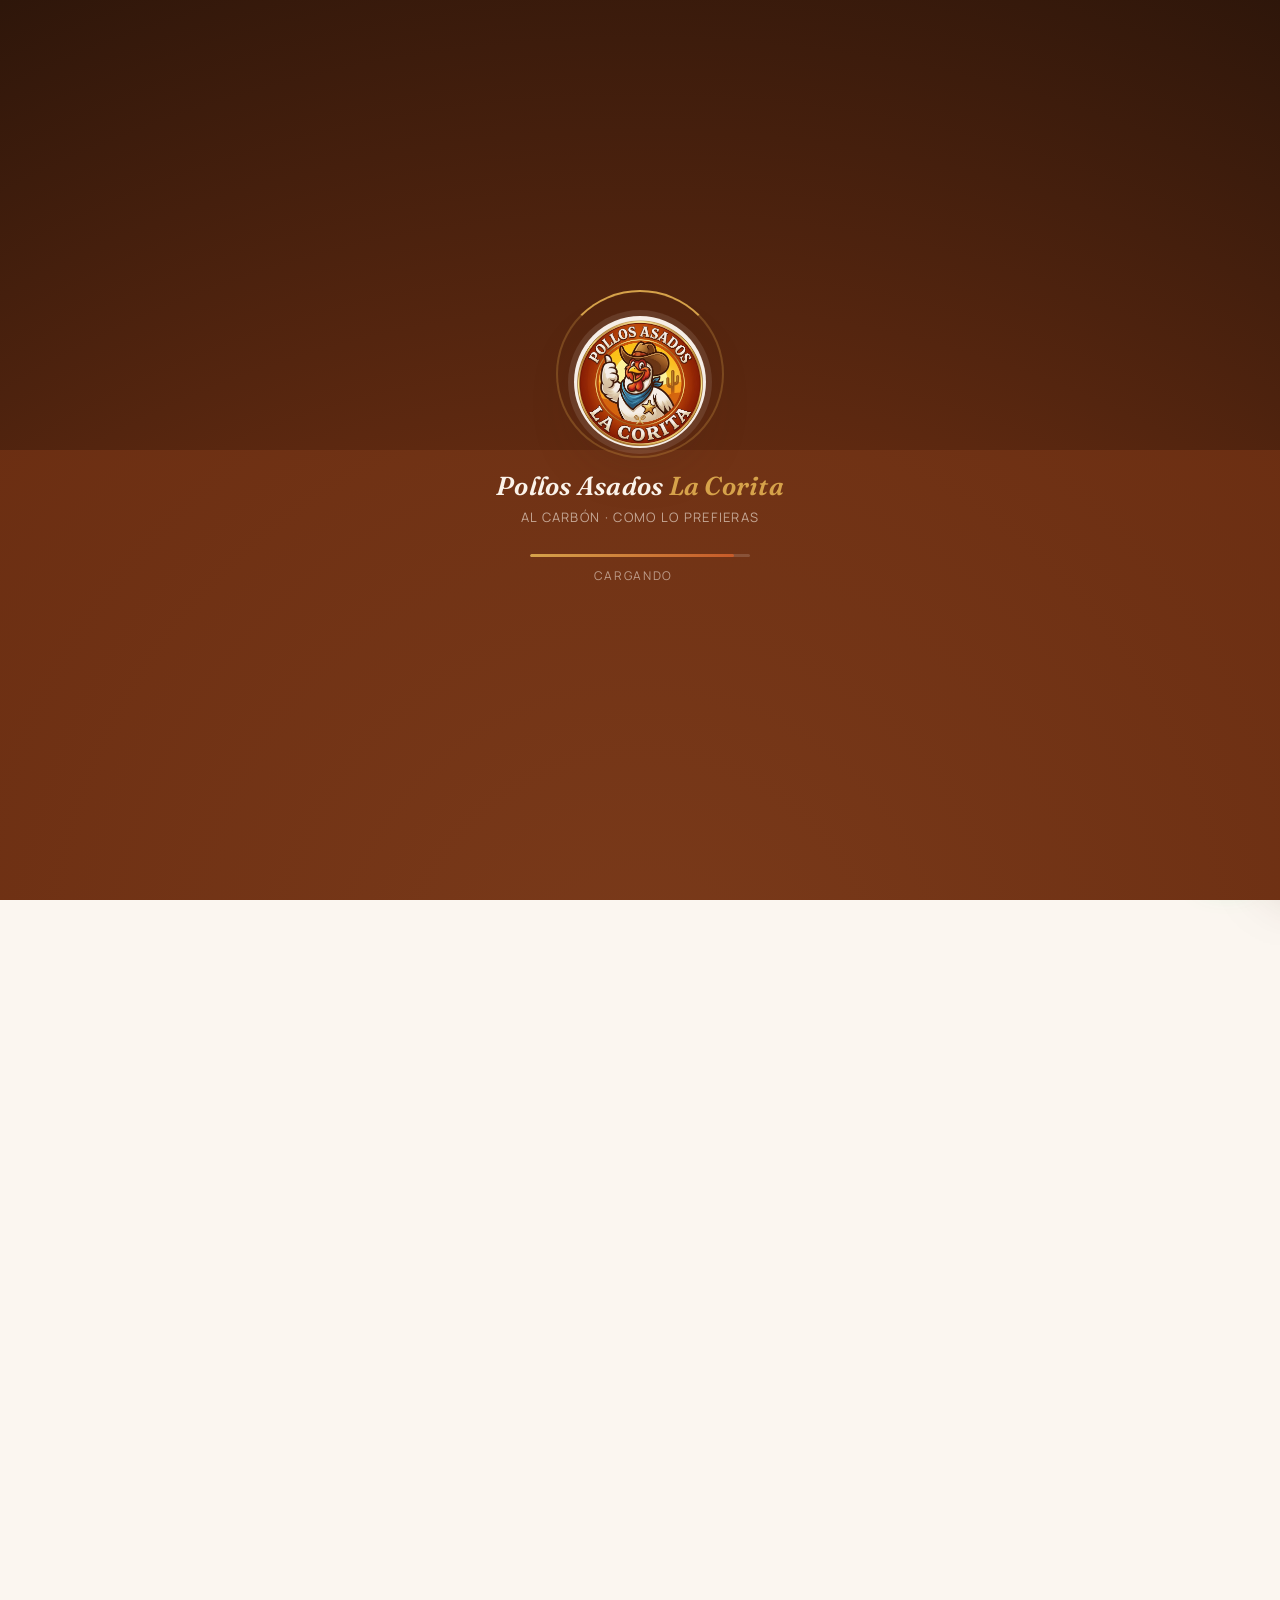
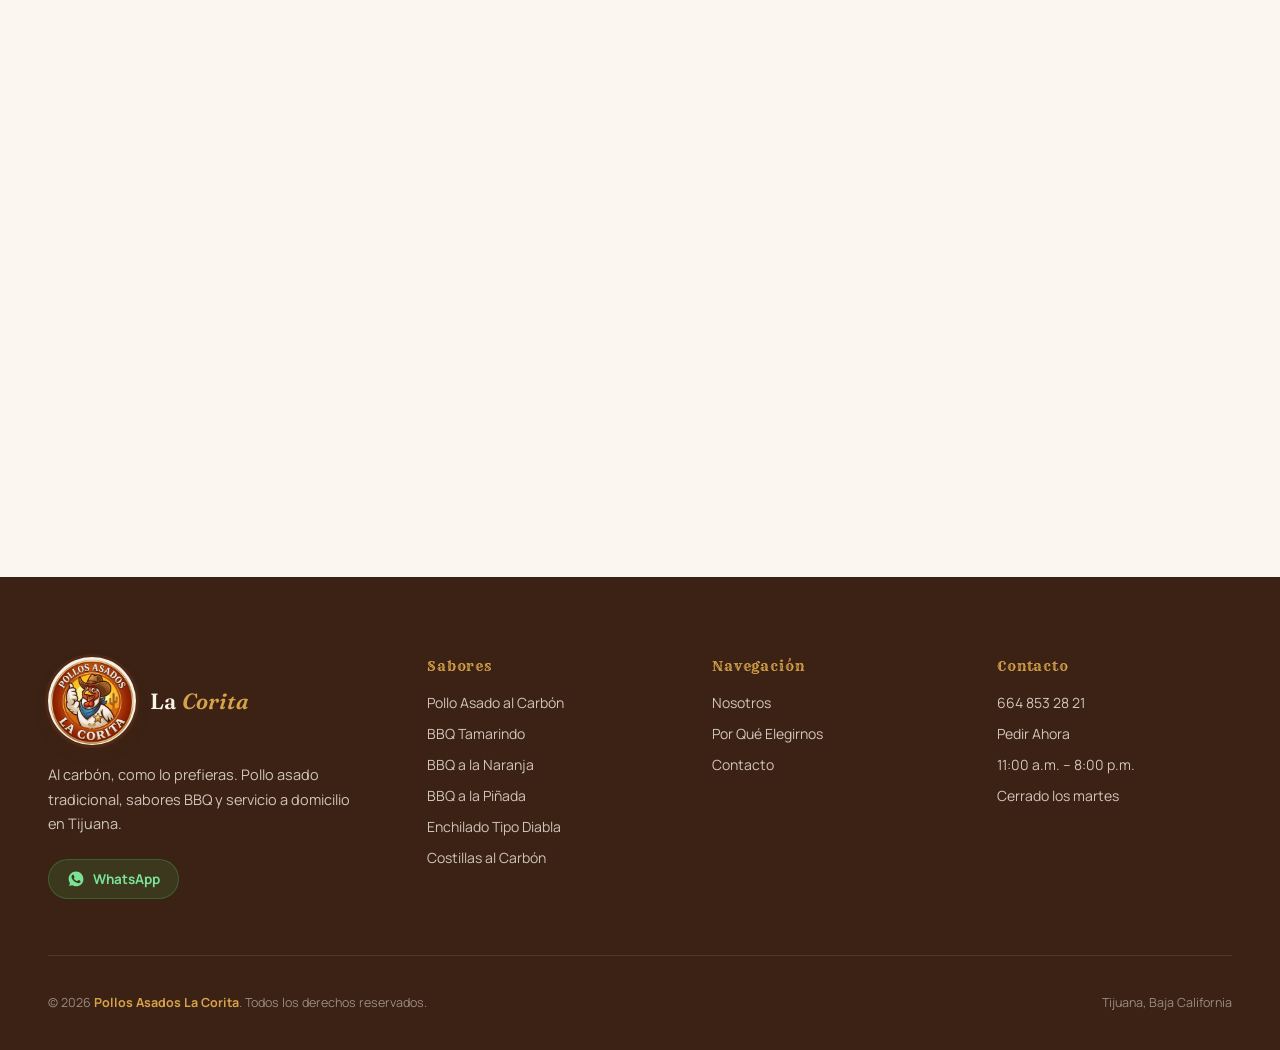
==== index.html @ 63efd24a "primer cambio" ====
<!DOCTYPE html>
<html lang="es">
<head>
  <meta charset="UTF-8">
  <meta name="viewport" content="width=device-width, initial-scale=1.0">
  <title>Pollos Asados La Corita — Pollo al Carbón en Tijuana | Como Lo Prefieras</title>
  <meta name="description" content="Pollos Asados La Corita: pollo asado al carbón en Tijuana con sabores BBQ Tamarindo, BBQ a la Naranja, BBQ a la Piñada y Enchilado tipo Diabla. Servicio a domicilio y para recoger. Pide hoy por WhatsApp.">
  <meta name="keywords" content="pollos asados tijuana, pollo al carbon tijuana, pollo a domicilio tijuana, costillas al carbon, bbq tamarindo, la corita">
  <meta property="og:title" content="Pollos Asados La Corita — Pollo al Carbón en Tijuana">
  <meta property="og:description" content="Pollo asado al carbón, sabores BBQ y servicio a domicilio. Como lo prefieras.">
  <meta property="og:type" content="website">
  <meta property="og:image" content="imagenes/puesto-atardecer-1.jpeg">
  <link rel="icon" type="image/svg+xml" href="data:image/svg+xml,%3Csvg xmlns='http://www.w3.org/2000/svg' viewBox='0 0 100 100'%3E%3Crect width='100' height='100' rx='24' fill='%23C75B29'/%3E%3Ctext x='50' y='69' font-family='Georgia,serif' font-weight='700' font-size='56' fill='%23EDDCD2' text-anchor='middle'%3EC%3C/text%3E%3C/svg%3E">
  <link rel="preconnect" href="https://fonts.googleapis.com">
  <link rel="preconnect" href="https://fonts.gstatic.com" crossorigin>
  <link href="https://fonts.googleapis.com/css2?family=Fraunces:ital,opsz,wght@0,9..144,400;0,9..144,500;0,9..144,600;0,9..144,700;1,9..144,500;1,9..144,600&family=Manrope:wght@400;500;600;700;800&family=Rye&display=swap" rel="stylesheet">
  <link rel="stylesheet" href="styles.css">
</head>
<body>

<!-- LOADER -->
<div id="loader" aria-hidden="true">
  <div class="ld-panel ld-panel--top"></div>
  <div class="ld-panel ld-panel--bottom"></div>
  <div class="ld-embers" id="ldEmbers"></div>
  <div class="ld-core">
    <div class="ld-ring"></div>
    <div class="ld-logo">
      <img src="imagenes/logo-pollos-la-corita.png" alt="Pollos Asados La Corita">
    </div>
    <div class="ld-brand">
      <p class="ld-name">Pollos Asados <em>La Corita</em></p>
      <p class="ld-tag">Al carbón · Como lo prefieras</p>
    </div>
    <div class="ld-progress">
      <div class="ld-track"><div class="ld-fill" id="ldFill"></div></div>
      <p class="ld-note">Cargando<span class="ld-dots"><span>.</span><span>.</span><span>.</span></span></p>
    </div>
  </div>
</div>

<!-- NAV -->
<nav id="nav" role="navigation" aria-label="Menú principal">
  <div class="nav-wrap">
    <a href="#" class="logo" aria-label="Pollos Asados La Corita">
      <span class="logo-badge">
        <img src="imagenes/logo-pollos-la-corita.png" alt="Logo Pollos Asados La Corita">
      </span>
      <span class="logo-word">La <em>Corita</em></span>
    </a>
    <ul class="nav-links" role="list">
      <li><a href="#nosotros">Nosotros</a></li>
      <li><a href="#sabores">Sabores</a></li>
      <li><a href="#porque">Por Qué Elegirnos</a></li>
      <li><a href="#contacto">Contacto</a></li>
    </ul>
    <a href="https://wa.me/526648532821?text=Hola%2C%20quiero%20pedir%20pollo%20asado%20%F0%9F%94%A5" target="_blank" rel="noopener noreferrer" class="nav-cta">
      <svg viewBox="0 0 24 24" width="17" height="17" aria-hidden="true"><path fill="currentColor" d="M17.472 14.382c-.297-.149-1.758-.867-2.03-.967-.273-.099-.471-.148-.67.15-.197.297-.767.966-.94 1.164-.173.199-.347.223-.644.075-.297-.15-1.255-.463-2.39-1.475-.883-.788-1.48-1.761-1.653-2.059-.173-.297-.018-.458.13-.606.134-.133.298-.347.446-.52.149-.174.198-.298.298-.497.099-.198.05-.371-.025-.52-.075-.149-.669-1.612-.916-2.207-.242-.579-.487-.5-.669-.51-.173-.008-.371-.01-.57-.01-.198 0-.52.074-.792.372-.272.297-1.04 1.016-1.04 2.479 0 1.462 1.065 2.875 1.213 3.074.149.198 2.096 3.2 5.077 4.487.709.306 1.262.489 1.694.625.712.227 1.36.195 1.871.118.571-.085 1.758-.719 2.006-1.413.248-.694.248-1.289.173-1.413-.074-.124-.272-.198-.57-.347M12.05 21.785h-.004a9.87 9.87 0 01-5.031-1.378l-.361-.214-3.741.982.998-3.648-.235-.374a9.86 9.86 0 01-1.51-5.26c.001-5.45 4.436-9.884 9.888-9.884 2.64 0 5.122 1.03 6.988 2.898a9.825 9.825 0 012.893 6.994c-.003 5.45-4.437 9.884-9.885 9.884"/></svg>
      Pedir por WhatsApp
    </a>
    <button class="hamburger" id="ham" aria-label="Abrir menú" aria-expanded="false">
      <span></span><span></span><span></span>
    </button>
  </div>
</nav>

<div id="mob" class="mob-menu" role="navigation" aria-label="Menú móvil">
  <a href="#nosotros">Nosotros</a>
  <a href="#sabores">Sabores</a>
  <a href="#porque">Por Qué Elegirnos</a>
  <a href="#proceso">Cómo Pedir</a>
  <a href="#contacto">Contacto</a>
  <a href="https://wa.me/526648532821?text=Hola%2C%20quiero%20pedir%20pollo%20asado%20%F0%9F%94%A5" target="_blank" rel="noopener noreferrer" class="mob-cta">Pedir por WhatsApp</a>
</div>

<main>

<!-- HERO -->
<section id="hero" aria-label="Encabezado principal">
  <div class="hero-bg" role="img" aria-label="Puesto de Pollos Asados La Corita asando al carbón durante el atardecer en Tijuana"></div>
  <div class="hero-ov" aria-hidden="true"></div>
  <canvas id="pcanvas" aria-hidden="true"></canvas>

  <div class="hero-body">
    <div class="wrap">
      <p class="hero-eyebrow rev">Pollos Asados La Corita · Al Carbón Todos los Días</p>
      <h1 class="hero-h1">
        <span class="h1-line"><span class="h1-inner">Sabor de Barrio,</span></span>
        <span class="h1-line"><span class="h1-inner">Fuego de Verdad,</span></span>
        <span class="h1-line h1-accent"><span class="h1-inner"><span class="accent-cycle" id="accentCycle">Como Lo Prefieras</span><span class="accent-caret"></span></span></span>
      </h1>
      <p class="hero-p rev">
        Asamos tu pollo al carbón, despacito y con la sazón de siempre. Elige tu estilo BBQ favorito
        —Tamarindo, Naranja, Piñada o Enchilado tipo Diabla— y pídelo a domicilio o pasa por él calientito.
      </p>
      <div class="hero-btns rev">
        <a href="https://wa.me/526648532821?text=Hola%2C%20quiero%20pedir%20pollo%20asado%20%F0%9F%94%A5" target="_blank" rel="noopener noreferrer" class="btn-primary">
          Pedir por WhatsApp
          <svg width="15" height="15" viewBox="0 0 16 16" fill="none" aria-hidden="true">
            <path d="M3 8h10M9 4l4 4-4 4" stroke="currentColor" stroke-width="1.75" stroke-linecap="round" stroke-linejoin="round"/>
          </svg>
        </a>
        <a href="#sabores" class="btn-secondary">Ver Sabores</a>
      </div>
    </div>
  </div>

  <div class="hero-stats" aria-label="Cifras clave">
    <div class="wrap">
      <div class="stats-row">
        <div class="stat-col">
          <span class="stat-val" data-hero-count="4" data-prefix="+" data-suffix="">+0</span>
          <span class="stat-lbl">Sabores BBQ</span>
        </div>
        <div class="stat-col">
          <span class="stat-val" data-hero-count="9" data-prefix="" data-suffix="h">0h</span>
          <span class="stat-lbl">De asado al día</span>
        </div>
        <div class="stat-col">
          <span class="stat-val" data-hero-count="6" data-prefix="" data-suffix="">0</span>
          <span class="stat-lbl">Días a la semana</span>
        </div>
        <div class="stat-col">
          <span class="stat-val" data-hero-count="100" data-prefix="" data-suffix="%">0%</span>
          <span class="stat-lbl">Al carbón</span>
        </div>
      </div>
    </div>
  </div>

  <div class="hero-deco" aria-hidden="true">
    <div class="hero-orb hero-orb--1"></div>
    <div class="hero-orb hero-orb--2"></div>
    <div class="hero-beam"></div>
  </div>
  <div class="hero-scroll-cue" aria-hidden="true">
    <svg width="22" height="34" viewBox="0 0 22 34" fill="none">
      <rect x="1" y="1" width="20" height="32" rx="10" stroke="rgba(255,255,255,.3)" stroke-width="1.5"/>
      <circle class="mouse-dot" cx="11" cy="9" r="3" fill="rgba(255,255,255,.6)"/>
    </svg>
    <span class="scroll-label">Desliza</span>
  </div>
  <div class="hero-badge" aria-hidden="true">
    <span class="hb-dot"></span>
    <span class="hb-text">Servicio a domicilio disponible</span>
  </div>
</section>

<!-- TRUST BAR -->
<section id="trust" aria-label="Ideal para estas ocasiones">
  <div class="wrap">
    <div class="trust-row">
      <p class="trust-label">Ideal para</p>
      <div class="trust-chips">
        <span class="trust-chip">Comida Familiar</span>
        <span class="trust-chip">Reuniones y Cumpleaños</span>
        <span class="trust-chip">Antojo de Fin de Semana</span>
        <span class="trust-chip">Pedidos a Domicilio</span>
        <span class="trust-chip">Para Recoger</span>
      </div>
    </div>
  </div>
</section>

<!-- ABOUT -->
<section id="nosotros" class="section bg-arena">
  <div class="wrap">
    <div class="about-grid">
      <div class="about-img-wrap rev from-l">
        <div class="about-img-main">
          <img
            src="imagenes/puesto-atardecer-2.jpeg"
            alt="Asador de carbón de Pollos Asados La Corita, puesto familiar en Tijuana" loading="lazy">
        </div>
        <div class="about-accent">
          <p class="a-num">100%</p>
          <p class="a-lbl">Al carbón</p>
        </div>
      </div>
      <div class="about-text rev">
        <p class="eyebrow">Quiénes somos</p>
        <h2 class="heading">Pollo Asado al Estilo de Siempre</h2>
        <p>Pollos Asados La Corita es un puesto de barrio dedicado a asar pollo al carbón con la calma y el cuidado de la cocina tradicional. Nada de prisas: cada pollo se prepara despacito, sobre brasas de verdad, hasta quedar dorado por fuera y jugoso por dentro.</p>
        <p>Nuestra propuesta es simple: ingredientes frescos, sazón auténtica y un trato cercano con cada cliente que se acerca al puesto o nos escribe por WhatsApp. Por eso quien nos prueba una vez, vuelve —y lo pide como lo prefiere.</p>
        <div class="about-stats">
          <div class="a-stat">
            <p class="a-stat-n" data-count="4" data-prefix="+" data-suffix=""></p>
            <p class="a-stat-l">Sabores BBQ para elegir</p>
          </div>
          <div class="a-stat">
            <p class="a-stat-n" data-count="6" data-prefix="" data-suffix=""></p>
            <p class="a-stat-l">Días a la semana abiertos</p>
          </div>
          <div class="a-stat">
            <p class="a-stat-n" data-count="11" data-prefix="" data-suffix="am"></p>
            <p class="a-stat-l">Empezamos a asar</p>
          </div>
          <div class="a-stat">
            <p class="a-stat-n">TJ</p>
            <p class="a-stat-l">Tijuana, B.C.</p>
          </div>
        </div>
      </div>
    </div>
  </div>
</section>

<!-- POR QUÉ ELEGIRNOS -->
<section id="porque" class="section bg-white">
  <div class="wrap">
    <div class="section-head section-head--center">
      <p class="eyebrow">Por qué elegirnos</p>
      <h2 class="heading">Lo Que Nos Hace Diferentes</h2>
      <p class="sub">Cuatro razones por las que este puesto se ha ganado un lugar en la mesa de sus clientes.</p>
    </div>
    <div class="why-num-grid">

      <div class="why-num-card rev d1">
        <span class="wn-num">01</span>
        <h3>Asado 100% al Carbón</h3>
        <p>Nada de eléctrico ni gas: cada pollo se cocina sobre brasas reales para un sabor ahumado que no se imita.</p>
      </div>

      <div class="why-num-card rev d2">
        <span class="wn-num">02</span>
        <h3>Sabores Que Se Notan</h3>
        <p>BBQ Tamarindo, BBQ a la Naranja, BBQ a la Piñada y Enchilado tipo Diabla: cada uno con su propio carácter.</p>
      </div>

      <div class="why-num-card rev d3">
        <span class="wn-num">03</span>
        <h3>Como Lo Prefieras</h3>
        <p>Tú eliges el sabor, el término y el acompañamiento. Aquí el pedido se hace a tu manera.</p>
      </div>

      <div class="why-num-card rev d4">
        <span class="wn-num">04</span>
        <h3>Servicio a Domicilio</h3>
        <p>Pide por WhatsApp y te lo llevamos calientito a la puerta de tu casa, o pásalo a recoger tú mismo.</p>
      </div>

    </div>
  </div>
</section>

<!-- SABORES / PRODUCTOS -->
<section id="sabores" class="section bg-arena">
  <div class="wrap">
    <div class="prod-header">
      <div>
        <p class="eyebrow">Nuestro menú</p>
        <h2 class="heading">Sabores Hechos al Carbón</h2>
      </div>
      <a href="https://wa.me/526648532821?text=Hola%2C%20quiero%20pedir%20pollo%20asado%20%F0%9F%94%A5" target="_blank" rel="noopener noreferrer" class="btn-outline rev">Pedir por WhatsApp</a>
    </div>
    <div class="svc-grid">

      <div class="svc-card rev d1">
        <div class="svc-icon">
          <svg width="24" height="24" viewBox="0 0 24 24" fill="none" stroke="currentColor" stroke-width="1.6" stroke-linecap="round" stroke-linejoin="round" aria-hidden="true">
            <circle cx="12" cy="13" r="8"/>
            <path d="M9 13a3 3 0 0 1 6 0"/>
            <path d="M12 5V3M8.5 6l-1-1.7M15.5 6l1-1.7"/>
          </svg>
        </div>
        <h3>Pollo Asado al Carbón</h3>
        <p>El clásico de la casa: dorado por fuera, jugoso por dentro, asado despacio sobre brasas.</p>
        <span class="prod-pill">El original</span>
      </div>

      <div class="svc-card rev d2">
        <div class="svc-icon">
          <svg width="24" height="24" viewBox="0 0 24 24" fill="none" stroke="currentColor" stroke-width="1.6" stroke-linecap="round" stroke-linejoin="round" aria-hidden="true">
            <path d="M12 2c2 3 3 5 3 7a3 3 0 1 1-6 0c0-2 1-4 3-7z"/>
            <path d="M6 15c1.5 1.5 3 2 6 2s4.5-.5 6-2"/>
            <path d="M4 20c2-1 4-1.5 8-1.5S18 19 20 20"/>
          </svg>
        </div>
        <h3>BBQ Tamarindo</h3>
        <p>Salsa BBQ agridulce con el toque tangy del tamarindo. Un favorito para los que buscan algo distinto.</p>
        <span class="prod-pill">Agridulce</span>
      </div>

      <div class="svc-card rev d3">
        <div class="svc-icon">
          <svg width="24" height="24" viewBox="0 0 24 24" fill="none" stroke="currentColor" stroke-width="1.6" stroke-linecap="round" stroke-linejoin="round" aria-hidden="true">
            <circle cx="12" cy="12" r="4"/>
            <path d="M12 2v2M12 20v2M4.9 4.9l1.4 1.4M17.7 17.7l1.4 1.4M2 12h2M20 12h2M4.9 19.1l1.4-1.4M17.7 6.3l1.4-1.4"/>
          </svg>
        </div>
        <h3>BBQ a la Naranja</h3>
        <p>Dulce y cítrico, con un glaseado que resalta el ahumado del carbón en cada bocado.</p>
        <span class="prod-pill">Cítrico</span>
      </div>

      <div class="svc-card rev d4">
        <div class="svc-icon">
          <svg width="24" height="24" viewBox="0 0 24 24" fill="none" stroke="currentColor" stroke-width="1.6" stroke-linecap="round" stroke-linejoin="round" aria-hidden="true">
            <path d="M12 3c3 3 5 6 5 9a5 5 0 1 1-10 0c0-3 2-6 5-9z"/>
          </svg>
        </div>
        <h3>BBQ a la Piñada</h3>
        <p>Un toque tropical y ahumado a la vez, pensado para quienes quieren algo fuera de lo común.</p>
        <span class="prod-pill">Tropical</span>
      </div>

      <div class="svc-card rev d1">
        <div class="svc-icon">
          <svg width="24" height="24" viewBox="0 0 24 24" fill="none" stroke="currentColor" stroke-width="1.6" stroke-linecap="round" stroke-linejoin="round" aria-hidden="true">
            <path d="M12 2c-1 3-4 4-4 8a4 4 0 0 0 8 0c0-4-3-5-4-8z"/>
            <path d="M8 18c1 1.3 2.3 2 4 2s3-.7 4-2"/>
          </svg>
        </div>
        <h3>Enchilado Tipo Diabla</h3>
        <p>Para los que sí le entran al picante: adobo enchilado con todo el carácter de la salsa diabla.</p>
        <span class="prod-pill">Picante</span>
      </div>

      <div class="svc-card rev d2">
        <div class="svc-icon">
          <svg width="24" height="24" viewBox="0 0 24 24" fill="none" stroke="currentColor" stroke-width="1.6" stroke-linecap="round" stroke-linejoin="round" aria-hidden="true">
            <rect x="3" y="10" width="18" height="4" rx="1.5"/>
            <path d="M5 14v3M9 14v3M13 14v3M17 14v3M19 14v3"/>
          </svg>
        </div>
        <h3>Costillas al Carbón</h3>
        <p>Costillas asadas lentamente hasta quedar suaves, con ese sabor ahumado de siempre.</p>
        <span class="prod-pill">Al carbón</span>
      </div>

    </div>
    <p class="sabores-note rev">Todos nuestros pedidos se acompañan de cebollitas y tortillas asadas, y chiles toreados.</p>
  </div>
</section>

<!-- CÓMO FUNCIONA -->
<section id="proceso">
  <div class="wrap">
    <div class="section-head section-head--center">
      <p class="eyebrow">Cómo pedir</p>
      <h2 class="heading">De Nuestro Asador a Tu Mesa en 3 Pasos</h2>
    </div>
    <div class="numbers-grid">
      <div class="number-item rev d1">
        <p class="num-v">01</p>
        <p class="num-l">Elige tu sabor: Tamarindo, Naranja, Piñada, Enchilado Diabla o como lo prefieras</p>
      </div>
      <div class="number-item rev d2">
        <p class="num-v">02</p>
        <p class="num-l">Confírmalo por WhatsApp: cantidad, sazón y si es para domicilio o para recoger</p>
      </div>
      <div class="number-item rev d3">
        <p class="num-v">03</p>
        <p class="num-l">Lo asamos al momento y te lo entregamos recién hecho, calientito</p>
      </div>
    </div>
  </div>
</section>

<!-- CONTACT -->
<section id="contacto" class="section bg-arena">
  <div class="wrap">
    <div class="contact-grid">

      <div class="contact-info rev from-l">
        <p class="eyebrow">Contáctanos</p>
        <h2 class="heading">Pide Tu Pollo Hoy</h2>
        <p class="sub" style="margin-bottom:36px">Escríbenos y dinos qué sabor se te antoja — te respondemos directo por WhatsApp.</p>
        <div class="c-item">
          <div class="c-icon">
            <svg width="18" height="18" viewBox="0 0 24 24" fill="none" stroke="currentColor" stroke-width="1.75" stroke-linecap="round" stroke-linejoin="round" aria-hidden="true">
              <path d="M22 16.92v3a2 2 0 0 1-2.18 2 19.79 19.79 0 0 1-8.63-3.07A19.5 19.5 0 0 1 4.69 12a19.79 19.79 0 0 1-3.07-8.67A2 2 0 0 1 3.6 1.27h3a2 2 0 0 1 2 1.72c.127.96.361 1.903.7 2.81a2 2 0 0 1-.45 2.11L7.91 8.91a16 16 0 0 0 6 6l.91-.91a2 2 0 0 1 2.11-.45 12.84 12.84 0 0 0 2.81.7A2 2 0 0 1 21.73 16.27z"/>
            </svg>
          </div>
          <div>
            <p class="c-label">WhatsApp / Teléfono</p>
            <p class="c-value"><a href="https://wa.me/526648532821" target="_blank" rel="noopener noreferrer">664 853 28 21</a></p>
          </div>
        </div>
        <div class="c-item">
          <div class="c-icon">
            <svg width="18" height="18" viewBox="0 0 24 24" fill="none" stroke="currentColor" stroke-width="1.75" stroke-linecap="round" stroke-linejoin="round" aria-hidden="true">
              <circle cx="12" cy="12" r="10"/>
              <path d="M12 6v6l4 2"/>
            </svg>
          </div>
          <div>
            <p class="c-label">Horario</p>
            <p class="c-value">Todos los días de 11:00 a.m. a 8:00 p.m.<br><span style="opacity:.7;font-size:.9em">Descansamos los martes</span></p>
          </div>
        </div>
        <div class="c-item">
          <div class="c-icon">
            <svg width="18" height="18" viewBox="0 0 24 24" fill="none" stroke="currentColor" stroke-width="1.75" stroke-linecap="round" stroke-linejoin="round" aria-hidden="true">
              <path d="M21 10c0 7-9 13-9 13S3 17 3 10a9 9 0 0 1 18 0z"/>
              <circle cx="12" cy="10" r="3"/>
            </svg>
          </div>
          <div>
            <p class="c-label">Ubicación</p>
            <p class="c-value">Cañadas del Florido, Tijuana, B.C.<br><span style="opacity:.7;font-size:.9em">Escríbenos por WhatsApp y te compartimos la ubicación exacta</span></p>
          </div>
        </div>
        <div class="c-item">
          <div class="c-icon">
            <svg width="18" height="18" viewBox="0 0 24 24" fill="none" stroke="currentColor" stroke-width="1.75" stroke-linecap="round" stroke-linejoin="round" aria-hidden="true">
              <rect x="1" y="3" width="15" height="13" rx="1"/>
              <path d="M16 8h4l3 5v3h-7V8z"/>
              <circle cx="5.5" cy="18.5" r="2.5"/>
              <circle cx="18.5" cy="18.5" r="2.5"/>
            </svg>
          </div>
          <div>
            <p class="c-label">Entrega</p>
            <p class="c-value">Servicio a domicilio y para recoger en el puesto</p>
          </div>
        </div>

        <div class="map-wrap rev">
          <iframe
            src="https://www.google.com/maps?q=Pollos+Asados+La+Corita+Tijuana&output=embed"
            width="100%" height="260" style="border:0" allowfullscreen="" loading="lazy"
            referrerpolicy="no-referrer-when-downgrade"
            title="Mapa de referencia — Pollos Asados La Corita, Tijuana">
          </iframe>
        </div>
      </div>

      <div class="rev">
        <div class="form-wrap">
          <h3>Arma Tu Pedido</h3>
          <p class="form-sub">Llena el formulario y se abrirá WhatsApp con tu pedido ya escrito.</p>
          <form id="cForm" novalidate>
            <div class="frow">
              <div class="fg">
                <label class="fl" for="fn">Nombre *</label>
                <input class="fi" type="text" id="fn" name="nombre" placeholder="Tu nombre" required autocomplete="name">
              </div>
              <div class="fg">
                <label class="fl" for="ft">Teléfono *</label>
                <input class="fi" type="tel" id="ft" name="telefono" placeholder="664 000 0000" required autocomplete="tel">
              </div>
            </div>
            <div class="frow">
              <div class="fg">
                <label class="fl" for="fs">Sabor *</label>
                <select class="fi" id="fs" name="sabor" required>
                  <option value="">Selecciona un sabor</option>
                  <option value="Pollo Asado al Carbón (clásico)">Pollo Asado al Carbón (clásico)</option>
                  <option value="BBQ Tamarindo">BBQ Tamarindo</option>
                  <option value="BBQ a la Naranja">BBQ a la Naranja</option>
                  <option value="BBQ a la Piñada">BBQ a la Piñada</option>
                  <option value="Enchilado Tipo Diabla">Enchilado Tipo Diabla</option>
                  <option value="Costillas al Carbón">Costillas al Carbón</option>
                  <option value="Como lo prefieras / combinado">Como lo prefieras / combinado</option>
                </select>
              </div>
              <div class="fg">
                <label class="fl" for="fc">Cantidad de pollos *</label>
                <input class="fi" type="number" id="fc" name="cantidad" min="1" value="1" required>
              </div>
            </div>
            <div class="frow">
              <div class="fg">
                <label class="fl" for="fe">Entrega *</label>
                <select class="fi" id="fe" name="entrega" required>
                  <option value="">¿Cómo lo quieres?</option>
                  <option value="A domicilio">A domicilio</option>
                  <option value="Paso a recoger">Paso a recoger</option>
                </select>
              </div>
              <div class="fg">
                <label class="fl" for="fd">Dirección o zona</label>
                <input class="fi" type="text" id="fd" name="direccion" placeholder="Si es a domicilio" autocomplete="street-address">
              </div>
            </div>
            <div class="fg">
              <label class="fl" for="fm">Comentarios adicionales</label>
              <textarea class="fi" id="fm" name="mensaje" rows="3" placeholder="Punto de término, sin picante, hora aproximada, etc."></textarea>
            </div>
            <button type="submit" class="btn-submit">
              <svg viewBox="0 0 24 24" width="18" height="18" aria-hidden="true"><path fill="currentColor" d="M17.472 14.382c-.297-.149-1.758-.867-2.03-.967-.273-.099-.471-.148-.67.15-.197.297-.767.966-.94 1.164-.173.199-.347.223-.644.075-.297-.15-1.255-.463-2.39-1.475-.883-.788-1.48-1.761-1.653-2.059-.173-.297-.018-.458.13-.606.134-.133.298-.347.446-.52.149-.174.198-.298.298-.497.099-.198.05-.371-.025-.52-.075-.149-.669-1.612-.916-2.207-.242-.579-.487-.5-.669-.51-.173-.008-.371-.01-.57-.01-.198 0-.52.074-.792.372-.272.297-1.04 1.016-1.04 2.479 0 1.462 1.065 2.875 1.213 3.074.149.198 2.096 3.2 5.077 4.487.709.306 1.262.489 1.694.625.712.227 1.36.195 1.871.118.571-.085 1.758-.719 2.006-1.413.248-.694.248-1.289.173-1.413-.074-.124-.272-.198-.57-.347M12.05 21.785h-.004a9.87 9.87 0 01-5.031-1.378l-.361-.214-3.741.982.998-3.648-.235-.374a9.86 9.86 0 01-1.51-5.26c.001-5.45 4.436-9.884 9.888-9.884 2.64 0 5.122 1.03 6.988 2.898a9.825 9.825 0 012.893 6.994c-.003 5.45-4.437 9.884-9.885 9.884M20.463 3.488A11.815 11.815 0 0012.05 0C5.495 0 .16 5.335.157 11.892c0 2.096.547 4.142 1.588 5.945L.057 24l6.305-1.654a11.882 11.882 0 005.683 1.448h.005c6.554 0 11.89-5.335 11.893-11.893a11.821 11.821 0 00-3.48-8.413z"/></svg>
              Enviar Pedido por WhatsApp
            </button>
          </form>
        </div>
      </div>

    </div>
  </div>
</section>

</main>

<!-- FOOTER -->
<footer>
  <div class="wrap">
    <div class="foot-grid">
      <div>
        <div class="foot-logo">
          <span class="logo-badge logo-badge--footer">
            <img src="imagenes/logo-pollos-la-corita.png" alt="Logo Pollos Asados La Corita">
          </span>
          <span class="logo-word">La <em>Corita</em></span>
        </div>
        <p class="foot-desc">Al carbón, como lo prefieras. Pollo asado tradicional, sabores BBQ y servicio a domicilio en Tijuana.</p>
        <a href="https://wa.me/526648532821?text=Hola%2C%20quiero%20pedir%20pollo%20asado%20%F0%9F%94%A5" target="_blank" rel="noopener noreferrer" class="foot-wa" aria-label="Escríbenos por WhatsApp">
          <svg viewBox="0 0 24 24" width="18" height="18" aria-hidden="true"><path fill="currentColor" d="M17.472 14.382c-.297-.149-1.758-.867-2.03-.967-.273-.099-.471-.148-.67.15-.197.297-.767.966-.94 1.164-.173.199-.347.223-.644.075-.297-.15-1.255-.463-2.39-1.475-.883-.788-1.48-1.761-1.653-2.059-.173-.297-.018-.458.13-.606.134-.133.298-.347.446-.52.149-.174.198-.298.298-.497.099-.198.05-.371-.025-.52-.075-.149-.669-1.612-.916-2.207-.242-.579-.487-.5-.669-.51-.173-.008-.371-.01-.57-.01-.198 0-.52.074-.792.372-.272.297-1.04 1.016-1.04 2.479 0 1.462 1.065 2.875 1.213 3.074.149.198 2.096 3.2 5.077 4.487.709.306 1.262.489 1.694.625.712.227 1.36.195 1.871.118.571-.085 1.758-.719 2.006-1.413.248-.694.248-1.289.173-1.413-.074-.124-.272-.198-.57-.347M12.05 21.785h-.004a9.87 9.87 0 01-5.031-1.378l-.361-.214-3.741.982.998-3.648-.235-.374a9.86 9.86 0 01-1.51-5.26c.001-5.45 4.436-9.884 9.888-9.884 2.64 0 5.122 1.03 6.988 2.898a9.825 9.825 0 012.893 6.994c-.003 5.45-4.437 9.884-9.885 9.884"/></svg>
          WhatsApp
        </a>
      </div>
      <div>
        <p class="foot-col-title">Sabores</p>
        <ul class="foot-links">
          <li><a href="#sabores">Pollo Asado al Carbón</a></li>
          <li><a href="#sabores">BBQ Tamarindo</a></li>
          <li><a href="#sabores">BBQ a la Naranja</a></li>
          <li><a href="#sabores">BBQ a la Piñada</a></li>
          <li><a href="#sabores">Enchilado Tipo Diabla</a></li>
          <li><a href="#sabores">Costillas al Carbón</a></li>
        </ul>
      </div>
      <div>
        <p class="foot-col-title">Navegación</p>
        <ul class="foot-links">
          <li><a href="#nosotros">Nosotros</a></li>
          <li><a href="#porque">Por Qué Elegirnos</a></li>
          <li><a href="#contacto">Contacto</a></li>
        </ul>
      </div>
      <div>
        <p class="foot-col-title">Contacto</p>
        <ul class="foot-links">
          <li><a href="https://wa.me/526648532821" target="_blank" rel="noopener noreferrer">664 853 28 21</a></li>
          <li><a href="#contacto">Pedir Ahora</a></li>
          <li>11:00 a.m. – 8:00 p.m.</li>
          <li>Cerrado los martes</li>
        </ul>
      </div>
    </div>
    <div class="foot-bottom">
      <p>© 2026 <span>Pollos Asados La Corita</span>. Todos los derechos reservados.</p>
      <p>Tijuana, Baja California</p>
    </div>
  </div>
</footer>

<!-- WHATSAPP FLOAT -->
<div class="wa-float">
  <span class="wa-tip">Pide tu pollo por WhatsApp</span>
  <a href="https://wa.me/526648532821?text=Hola%2C%20quiero%20pedir%20pollo%20asado%20%F0%9F%94%A5"
     target="_blank"
     rel="noopener noreferrer"
     class="wa-btn"
     aria-label="Contactar por WhatsApp">
    <svg viewBox="0 0 24 24" width="26" height="26" aria-hidden="true">
      <path fill="#fff" d="M17.472 14.382c-.297-.149-1.758-.867-2.03-.967-.273-.099-.471-.148-.67.15-.197.297-.767.966-.94 1.164-.173.199-.347.223-.644.075-.297-.15-1.255-.463-2.39-1.475-.883-.788-1.48-1.761-1.653-2.059-.173-.297-.018-.458.13-.606.134-.133.298-.347.446-.52.149-.174.198-.298.298-.497.099-.198.05-.371-.025-.52-.075-.149-.669-1.612-.916-2.207-.242-.579-.487-.5-.669-.51-.173-.008-.371-.01-.57-.01-.198 0-.52.074-.792.372-.272.297-1.04 1.016-1.04 2.479 0 1.462 1.065 2.875 1.213 3.074.149.198 2.096 3.2 5.077 4.487.709.306 1.262.489 1.694.625.712.227 1.36.195 1.871.118.571-.085 1.758-.719 2.006-1.413.248-.694.248-1.289.173-1.413-.074-.124-.272-.198-.57-.347m-5.421 7.403h-.004a9.87 9.87 0 01-5.031-1.378l-.361-.214-3.741.982.998-3.648-.235-.374a9.86 9.86 0 01-1.51-5.26c.001-5.45 4.436-9.884 9.888-9.884 2.64 0 5.122 1.03 6.988 2.898a9.825 9.825 0 012.893 6.994c-.003 5.45-4.437 9.884-9.885 9.884m8.413-18.297A11.815 11.815 0 0012.05 0C5.495 0 .16 5.335.157 11.892c0 2.096.547 4.142 1.588 5.945L.057 24l6.305-1.654a11.882 11.882 0 005.683 1.448h.005c6.554 0 11.89-5.335 11.893-11.893a11.821 11.821 0 00-3.48-8.413z"/>
    </svg>
  </a>
</div>

<script src="script.js"></script>
</body>
</html>
---- styles.css ----
/* ============================================================
   POLLOS ASADOS LA CORITA — Design System
   Paleta: Terracota / Marrón claro / Arena / Café oscuro / Dorado
   ============================================================ */

:root{
  --terracota: #C75B29;
  --terracota-dark: #9C441D;
  --terracota-deep: #6B2E12;
  --marron: #D49A6A;
  --marron-soft: #E4BE97;
  --arena: #EDDCD2;
  --arena-soft: #F6EEE7;
  --cafe: #3B2214;
  --cafe-2: #4E2D1B;
  --dorado: #D6A24A;
  --crema: #FBF6F0;
  --blanco: #FFFFFF;

  --text-main: #3B2414;
  --text-soft: #7A5B47;
  --text-invert: #FBF3EA;

  --font-display: 'Fraunces', Georgia, serif;
  --font-rustic: 'Rye', 'Fraunces', serif;
  --font-body: 'Manrope', -apple-system, BlinkMacSystemFont, sans-serif;

  --radius: 20px;
  --radius-sm: 12px;
  --shadow-soft: 0 20px 60px -20px rgba(59,34,20,.35);
  --shadow-card: 0 12px 32px -14px rgba(107,46,18,.28);
  --ease: cubic-bezier(.22,.85,.32,1);
}

*,*::before,*::after{ box-sizing:border-box; }
html{ scroll-padding-top:96px; }
html.no-scroll, body.no-scroll{ overflow:hidden; height:100%; }

body{
  margin:0;
  font-family:var(--font-body);
  color:var(--text-main);
  background:var(--crema);
  -webkit-font-smoothing:antialiased;
  overflow-x:hidden;
}

img{ max-width:100%; display:block; }
a{ color:inherit; text-decoration:none; }
ul{ list-style:none; margin:0; padding:0; }
button{ font-family:inherit; cursor:pointer; }
input,textarea,select{ font-family:inherit; }

.wrap{ max-width:1240px; margin:0 auto; padding:0 28px; }

.section{ padding:120px 0; position:relative; }
.bg-white{ background:var(--crema); }
.bg-arena{ background:var(--arena-soft); }

.eyebrow{
  font-family:var(--font-rustic);
  font-size:14px;
  letter-spacing:.14em;
  text-transform:uppercase;
  color:var(--terracota);
  margin:0 0 14px;
  display:inline-block;
  position:relative;
  padding-left:34px;
}
.eyebrow::before{
  content:'';
  position:absolute; left:0; top:50%;
  width:24px; height:2px;
  background:linear-gradient(90deg,var(--dorado),var(--terracota));
  transform:translateY(-50%);
}
.eyebrow--white{ color:var(--dorado); }

.heading{
  font-family:var(--font-display);
  font-weight:600;
  font-size:clamp(30px,4vw,46px);
  line-height:1.12;
  margin:0 0 18px;
  color:var(--cafe);
  letter-spacing:-.01em;
}
.heading--white{ color:var(--text-invert); }
.heading em{ font-style:italic; color:var(--terracota); }

.sub{ font-size:17px; line-height:1.7; color:var(--text-soft); max-width:52ch; }
.sub--white{ color:rgba(251,243,234,.78); }

.section-head--center{ max-width:680px; margin:0 auto 64px; text-align:center; }
.section-head--center .eyebrow{ padding-left:0; }
.section-head--center .eyebrow::before{ display:none; }
.section-head--center .sub{ margin:0 auto; }

/* interactive reveal for headings/subtitles */
.heading, .sub, .eyebrow{
  transition: transform .05s;
}

/* ============ SCROLL REVEAL ============ */
.rev{
  opacity:0;
  transform:translateY(34px);
  transition:opacity .9s var(--ease), transform .9s var(--ease);
  will-change:transform,opacity;
}
.rev.in{ opacity:1; transform:translateY(0); }
.rev.from-l{ transform:translateX(-46px); }
.rev.from-l.in{ transform:translateX(0); }
.rev.from-r{ transform:translateX(46px); }
.rev.from-r.in{ transform:translateX(0); }
.d1.in{ transition-delay:.05s; }
.d2.in{ transition-delay:.16s; }
.d3.in{ transition-delay:.27s; }
.d4.in{ transition-delay:.38s; }

/* clip-reveal for headings (typographic transition) */
.heading.rev-clip{ clip-path:inset(0 0 100% 0); opacity:1; transform:none; transition:clip-path 1s var(--ease); }
.heading.rev-clip.in{ clip-path:inset(0 0 0% 0); }

/* ============================================================
   LOADER
   ============================================================ */
#loader{
  position:fixed; inset:0; z-index:9999;
  display:flex; align-items:center; justify-content:center;
  overflow:hidden;
}
.ld-panel{
  position:absolute; left:0; width:100%;
  background-image:radial-gradient(circle at 50% 80%, #7a3a1a 0%, var(--terracota-deep) 55%, #2e160a 100%);
  background-size:100vw 200vh;
  background-color:var(--cafe);
  z-index:2;
}
.ld-panel--top{ top:0; height:50%; background-position:0 0; }
.ld-panel--bottom{ bottom:0; height:50%; background-position:0 -100vh; }
#loader.ld-exit{ pointer-events:none; }

.ld-embers{ position:absolute; inset:0; z-index:1; pointer-events:none; }
.ld-embers span{
  position:absolute; bottom:-10px;
  width:5px; height:5px; border-radius:50%;
  background:radial-gradient(circle, #ffd38a 0%, var(--dorado) 55%, transparent 75%);
  opacity:0;
  animation:ember-rise linear infinite;
}
@keyframes ember-rise{
  0%{ opacity:0; transform:translateY(0) translateX(0) scale(.6); }
  10%{ opacity:1; }
  90%{ opacity:.7; }
  100%{ opacity:0; transform:translateY(-100vh) translateX(var(--drift,20px)) scale(1.2); }
}

.ld-core{
  position:relative; z-index:3;
  display:flex; flex-direction:column; align-items:center; gap:22px;
  padding:0 24px;
}
.ld-ring{
  position:absolute; top:-26px; left:50%; translate:-50% 0;
  width:168px; height:168px; border-radius:50%;
  border:2px solid rgba(214,162,74,.28);
  border-top-color:var(--dorado);
  animation:ld-spin 2.4s linear infinite;
}
@keyframes ld-spin{ to{ transform:translate(-50%,0) rotate(360deg); } }
.ld-logo{
  width:132px; height:132px; border-radius:50%;
  background:var(--arena-soft);
  display:flex; align-items:center; justify-content:center;
  box-shadow:0 0 0 6px rgba(237,220,210,.12), var(--shadow-soft);
  animation:ld-pulse 2.1s ease-in-out infinite;
  overflow:hidden;
}
.ld-logo img{ width:100%; height:100%; object-fit:contain; }
@keyframes ld-pulse{
  0%,100%{ transform:scale(1); }
  50%{ transform:scale(1.06); }
}
.ld-brand{ text-align:center; }
.ld-name{
  font-family:var(--font-display);
  font-style:italic;
  font-weight:600;
  font-size:26px;
  color:var(--text-invert);
  margin:0 0 6px;
  letter-spacing:.01em;
}
.ld-name em{ color:var(--dorado); font-style:italic; }
.ld-tag{
  margin:0; font-size:13px; letter-spacing:.1em; text-transform:uppercase;
  color:rgba(251,243,234,.6);
}
.ld-progress{ width:220px; margin-top:6px; }
.ld-track{
  width:100%; height:3px; border-radius:3px;
  background:rgba(251,243,234,.16); overflow:hidden;
}
.ld-fill{
  height:100%; width:0%;
  background:linear-gradient(90deg,var(--dorado),var(--terracota));
  border-radius:3px;
  transition:width .25s ease-out;
}
.ld-note{
  margin:10px 0 0; text-align:center; font-size:12px;
  letter-spacing:.14em; text-transform:uppercase; color:rgba(251,243,234,.55);
}
.ld-dots span{ animation:ld-dot 1.4s infinite; opacity:0; }
.ld-dots span:nth-child(2){ animation-delay:.2s; }
.ld-dots span:nth-child(3){ animation-delay:.4s; }
@keyframes ld-dot{ 0%,100%{opacity:0;} 50%{opacity:1;} }

/* loader exit */
#loader.ld-exit .ld-panel--top{ transform:translateY(-100%); transition:transform 1s var(--ease); }
#loader.ld-exit .ld-panel--bottom{ transform:translateY(100%); transition:transform 1s var(--ease); }
#loader.ld-exit .ld-core{ opacity:0; transform:scale(1.15); transition:opacity .5s ease, transform .6s var(--ease); }
#loader.ld-exit .ld-embers{ opacity:0; transition:opacity .4s ease; }
#loader.ld-hide{ display:none; }

body.pre-reveal main, body.pre-reveal #nav{ opacity:0; }
main, #nav{ transition:opacity .9s ease .1s; }
body.revealed main, body.revealed #nav{ opacity:1; }

/* ============================================================
   NAV
   ============================================================ */
#nav{
  position:fixed; top:0; left:0; right:0; z-index:500;
  padding:18px 0;
  transition:background .4s ease, padding .4s ease, box-shadow .4s ease;
}
#nav.scrolled{
  background:rgba(251,246,240,.9);
  backdrop-filter:blur(14px) saturate(1.4);
  -webkit-backdrop-filter:blur(14px) saturate(1.4);
  padding:10px 0;
  box-shadow:0 8px 30px -14px rgba(59,34,20,.25);
}
.nav-wrap{
  max-width:1240px; margin:0 auto; padding:0 28px;
  display:flex; align-items:center; justify-content:space-between; gap:24px;
}
.logo{ display:flex; align-items:center; gap:14px; flex-shrink:0; }
.logo-badge{
  width:64px; height:64px; border-radius:50%;
  background:var(--arena-soft);
  display:flex; align-items:center; justify-content:center;
  box-shadow:0 6px 18px -6px rgba(107,46,18,.35), 0 0 0 3px rgba(199,91,41,.12);
  overflow:hidden; flex-shrink:0;
  transition:transform .4s var(--ease);
}
.logo:hover .logo-badge{ transform:scale(1.06) rotate(-4deg); }
.logo-badge img{ width:100%; height:100%; object-fit:contain; }
.logo-badge--footer{ width:88px; height:88px; }
.logo-word{
  font-family:var(--font-display); font-weight:600; font-size:22px;
  color:var(--text-invert); letter-spacing:.01em; white-space:nowrap;
  transition:color .4s ease;
}
.logo-word em{ font-style:italic; color:var(--dorado); transition:color .4s ease; }
#nav.scrolled .logo-word{ color:var(--cafe); }
#nav.scrolled .logo-word em{ color:var(--terracota); }

.nav-links{ display:flex; align-items:center; gap:36px; flex:1; justify-content:center; }
.nav-links a{
  font-size:15px; font-weight:600; color:var(--text-invert);
  position:relative; padding:6px 0; transition:color .4s ease;
}
#nav.scrolled .nav-links a{ color:var(--text-main); }
.nav-links a::after{
  content:''; position:absolute; left:0; bottom:0; height:2px; width:0;
  background:var(--dorado); transition:width .35s var(--ease);
}
#nav.scrolled .nav-links a::after{ background:var(--terracota); }
.nav-links a:hover::after{ width:100%; }

.nav-cta{
  display:flex; align-items:center; gap:9px;
  background:linear-gradient(135deg,#3fbf5e,#2fa84c);
  color:#fff; font-weight:700; font-size:14.5px;
  padding:13px 22px; border-radius:100px; flex-shrink:0;
  box-shadow:0 10px 24px -10px rgba(47,168,76,.55);
  transition:transform .3s var(--ease), box-shadow .3s var(--ease);
}
.nav-cta:hover{ transform:translateY(-2px) scale(1.02); box-shadow:0 14px 30px -10px rgba(47,168,76,.65); }

.hamburger{
  display:none; flex-direction:column; gap:5px; background:none; border:none; padding:8px;
}
.hamburger span{ width:26px; height:2.5px; background:var(--text-invert); border-radius:2px; transition:.35s var(--ease); }
#nav.scrolled .hamburger span{ background:var(--cafe); }
.hamburger.open span{ background:var(--cafe); }
#nav:has(.hamburger.open){ background:rgba(251,246,240,.96); backdrop-filter:blur(14px); padding:10px 0; }
.hamburger.open span:nth-child(1){ transform:translateY(7.5px) rotate(45deg); }
.hamburger.open span:nth-child(2){ opacity:0; }
.hamburger.open span:nth-child(3){ transform:translateY(-7.5px) rotate(-45deg); }

.mob-menu{
  position:fixed; top:0; right:0; bottom:0; width:min(340px,86vw); z-index:490;
  background:var(--crema);
  box-shadow:-20px 0 60px -20px rgba(59,34,20,.4);
  display:flex; flex-direction:column; gap:6px;
  padding:110px 32px 40px;
  transform:translateX(100%);
  transition:transform .5s var(--ease);
}
.mob-menu.open{ transform:translateX(0); }
.mob-menu a{
  font-size:19px; font-weight:700; color:var(--cafe); padding:14px 0;
  border-bottom:1px solid rgba(199,91,41,.14);
}
.mob-menu .mob-cta{
  margin-top:18px; text-align:center; border:none; border-radius:100px;
  background:linear-gradient(135deg,#3fbf5e,#2fa84c); color:#fff; padding:15px;
}

/* ============================================================
   HERO
   ============================================================ */
#hero{
  position:relative; min-height:100vh; display:flex; flex-direction:column; justify-content:center;
  overflow:hidden; padding-top:120px;
  background:var(--cafe);
}
.hero-bg{
  position:absolute; inset:0; z-index:0;
  background-image:url('imagenes/puesto-atardecer-1.jpeg');
  background-size:cover;
  background-position:center 35%;
  background-attachment:fixed;
  filter:saturate(1.05) contrast(1.02);
  opacity:.42;
}
@media (max-width:860px){
  .hero-bg{ background-attachment:scroll; }
}
.hero-ov{
  position:absolute; inset:0; z-index:1;
  background:
    radial-gradient(ellipse 90% 60% at 50% 8%, rgba(59,34,20,.2), transparent 60%),
    linear-gradient(180deg, rgba(59,34,20,.55) 0%, rgba(59,34,20,.72) 45%, rgba(59,34,20,.94) 100%),
    linear-gradient(100deg, rgba(107,46,18,.55), rgba(59,34,20,.35));
}
#pcanvas{ position:absolute; inset:0; z-index:2; width:100%; height:100%; }

.hero-body{ position:relative; z-index:3; padding:36px 0 20px; }
.hero-eyebrow{
  font-family:var(--font-rustic);
  font-size:14px; letter-spacing:.16em; text-transform:uppercase;
  color:var(--dorado); margin:0 0 22px;
}
.hero-h1{
  font-family:var(--font-display); font-weight:600;
  font-size:clamp(40px,7vw,84px); line-height:1.04; letter-spacing:-.01em;
  color:var(--text-invert); margin:0 0 26px;
}
.h1-line{ display:block; overflow:hidden; }
.h1-inner{
  display:block; transform:translateY(110%);
  animation:h1-up .9s var(--ease) forwards;
}
.h1-line:nth-child(1) .h1-inner{ animation-delay:.15s; }
.h1-line:nth-child(2) .h1-inner{ animation-delay:.32s; }
.h1-line:nth-child(3) .h1-inner{ animation-delay:.5s; }
@keyframes h1-up{ to{ transform:translateY(0); } }
.h1-accent{ font-style:italic; color:var(--terracota); font-weight:600; }
.h1-accent .h1-inner{ display:inline-flex; align-items:center; }
.accent-cycle{
  background:linear-gradient(90deg,#ff9d5c,var(--dorado));
  -webkit-background-clip:text; background-clip:text; color:transparent;
}
.accent-caret{
  display:inline-block; width:3px; height:.85em; margin-left:5px;
  background:var(--dorado); animation:caret-blink 1s step-end infinite;
  vertical-align:-.08em;
}
@keyframes caret-blink{ 50%{ opacity:0; } }

.hero-p{
  font-size:18px; line-height:1.75; color:rgba(251,243,234,.82);
  max-width:52ch; margin:0 0 38px;
}
.hero-btns{ display:flex; gap:16px; flex-wrap:wrap; }

.btn-primary{
  display:inline-flex; align-items:center; gap:10px;
  background:linear-gradient(135deg,var(--terracota),var(--terracota-dark));
  color:#fff; font-weight:700; font-size:15.5px;
  padding:17px 30px; border-radius:100px;
  box-shadow:0 16px 34px -12px rgba(199,91,41,.6);
  transition:transform .35s var(--ease), box-shadow .35s var(--ease);
}
.btn-primary:hover{ transform:translateY(-3px); box-shadow:0 20px 40px -12px rgba(199,91,41,.7); }
.btn-primary svg{ transition:transform .3s var(--ease); }
.btn-primary:hover svg{ transform:translateX(3px); }

.btn-secondary{
  display:inline-flex; align-items:center; gap:8px;
  background:rgba(251,243,234,.08); color:var(--text-invert); font-weight:600; font-size:15.5px;
  padding:17px 28px; border-radius:100px; border:1.5px solid rgba(251,243,234,.35);
  backdrop-filter:blur(6px);
  transition:.35s var(--ease);
}
.btn-secondary:hover{ background:rgba(251,243,234,.16); border-color:rgba(251,243,234,.6); transform:translateY(-3px); }

.btn-outline{
  display:inline-flex; align-items:center; gap:8px;
  border:1.5px solid var(--terracota); color:var(--terracota); font-weight:700; font-size:14.5px;
  padding:13px 24px; border-radius:100px; transition:.3s var(--ease);
}
.btn-outline:hover{ background:var(--terracota); color:#fff; }

.btn-submit{
  display:flex; align-items:center; justify-content:center; gap:10px; width:100%;
  background:linear-gradient(135deg,#3fbf5e,#2fa84c); color:#fff; font-weight:700; font-size:16px;
  padding:17px; border-radius:100px; border:none;
  box-shadow:0 14px 30px -12px rgba(47,168,76,.55);
  transition:transform .3s var(--ease), box-shadow .3s var(--ease);
}
.btn-submit:hover{ transform:translateY(-2px); box-shadow:0 18px 36px -12px rgba(47,168,76,.65); }

.hero-stats{ position:relative; z-index:3; border-top:1px solid rgba(251,243,234,.16); padding:30px 0 40px; }
.stats-row{ display:grid; grid-template-columns:repeat(4,1fr); gap:20px; }
.stat-col{ display:flex; flex-direction:column; gap:4px; }
.stat-val{
  font-family:var(--font-display); font-weight:600; font-size:clamp(24px,3vw,34px);
  color:var(--text-invert);
}
.stat-lbl{ font-size:13px; color:rgba(251,243,234,.62); letter-spacing:.02em; }

.hero-deco{ position:absolute; inset:0; z-index:1; pointer-events:none; }
.hero-orb{ position:absolute; border-radius:50%; filter:blur(60px); opacity:.5; }
.hero-orb--1{ width:420px; height:420px; background:radial-gradient(circle,var(--terracota),transparent 70%); top:-120px; right:-100px; animation:orb-float 12s ease-in-out infinite; }
.hero-orb--2{ width:340px; height:340px; background:radial-gradient(circle,var(--dorado),transparent 70%); bottom:-80px; left:-80px; animation:orb-float 14s ease-in-out infinite reverse; }
@keyframes orb-float{ 0%,100%{ transform:translate(0,0); } 50%{ transform:translate(30px,-24px); } }
.hero-beam{
  position:absolute; top:0; left:50%; width:1px; height:100%;
  background:linear-gradient(180deg,transparent,rgba(214,162,74,.25),transparent);
  transform:translateX(-50%); opacity:.6;
}

.hero-scroll-cue{
  position:absolute; left:50%; bottom:26px; transform:translateX(-50%); z-index:3;
  display:flex; flex-direction:column; align-items:center; gap:8px;
  animation:cue-bob 2.4s ease-in-out infinite;
}
@keyframes cue-bob{ 0%,100%{ transform:translate(-50%,0); } 50%{ transform:translate(-50%,8px); } }
.mouse-dot{ animation:mouse-scroll 1.8s ease-in-out infinite; }
@keyframes mouse-scroll{ 0%{ opacity:1; transform:translateY(0);} 60%{ opacity:0; transform:translateY(12px);} 100%{opacity:0;} }
.scroll-label{ font-size:11px; letter-spacing:.16em; text-transform:uppercase; color:rgba(251,243,234,.55); }

.hero-badge{
  position:absolute; top:132px; right:28px; z-index:3;
  display:flex; align-items:center; gap:9px;
  background:rgba(251,243,234,.08); border:1px solid rgba(251,243,234,.2);
  padding:10px 16px; border-radius:100px; backdrop-filter:blur(8px);
  font-size:12.5px; color:var(--text-invert); font-weight:600;
}
.hb-dot{ width:8px; height:8px; border-radius:50%; background:#3fbf5e; box-shadow:0 0 0 0 rgba(63,191,94,.6); animation:hb-ping 1.8s infinite; }
@keyframes hb-ping{ 0%{ box-shadow:0 0 0 0 rgba(63,191,94,.55);} 70%{ box-shadow:0 0 0 9px rgba(63,191,94,0);} 100%{ box-shadow:0 0 0 0 rgba(63,191,94,0);} }

/* ============================================================
   TRUST BAR
   ============================================================ */
#trust{ background:var(--cafe-2); padding:26px 0; }
.trust-row{ display:flex; align-items:center; gap:22px; flex-wrap:wrap; }
.trust-label{
  font-family:var(--font-rustic); font-size:13px; letter-spacing:.12em; text-transform:uppercase;
  color:var(--dorado); flex-shrink:0; margin:0;
}
.trust-chips{ display:flex; gap:12px; flex-wrap:wrap; }
.trust-chip{
  font-size:13.5px; font-weight:600; color:var(--text-invert);
  background:rgba(251,243,234,.08); border:1px solid rgba(251,243,234,.16);
  padding:9px 18px; border-radius:100px;
  transition:.3s var(--ease);
}
.trust-chip:hover{ background:rgba(199,91,41,.35); border-color:var(--terracota); transform:translateY(-2px); }

/* ============================================================
   ABOUT
   ============================================================ */
.about-grid{ display:grid; grid-template-columns:.85fr 1fr; gap:72px; align-items:center; }
.about-img-wrap{ position:relative; }
.about-img-main{
  border-radius:var(--radius); overflow:hidden; box-shadow:var(--shadow-soft);
  aspect-ratio:4/5;
}
.about-img-main img{ width:100%; height:100%; object-fit:cover; transition:transform .8s var(--ease); }
.about-img-wrap:hover .about-img-main img{ transform:scale(1.06); }
.about-accent{
  position:absolute; bottom:-26px; right:-26px;
  background:var(--terracota); color:#fff; border-radius:var(--radius-sm);
  padding:22px 26px; box-shadow:var(--shadow-card);
  text-align:center;
}
.a-num{ font-family:var(--font-display); font-size:32px; font-weight:700; margin:0; }
.a-lbl{ font-size:12px; margin:2px 0 0; opacity:.85; }

.about-stats{ display:grid; grid-template-columns:repeat(2,1fr); gap:26px; margin-top:38px; }
.a-stat-n{
  font-family:var(--font-display); font-weight:700; font-size:30px; color:var(--terracota); margin:0;
}
.a-stat-l{ font-size:13.5px; color:var(--text-soft); margin:4px 0 0; }

/* ============================================================
   WHY NUMBERED CARDS
   ============================================================ */
.why-num-grid{ display:grid; grid-template-columns:repeat(4,1fr); gap:26px; }
.why-num-card{
  background:var(--crema); border:1px solid rgba(199,91,41,.14);
  border-radius:var(--radius); padding:36px 28px; position:relative; overflow:hidden;
  transition:transform .4s var(--ease), box-shadow .4s var(--ease), border-color .4s var(--ease);
}
.why-num-card:hover{ transform:translateY(-8px); box-shadow:var(--shadow-card); border-color:var(--terracota); }
.wn-num{
  display:block; font-family:var(--font-rustic); font-size:52px; line-height:1;
  color:transparent; -webkit-text-stroke:1.5px var(--terracota);
  margin-bottom:18px; opacity:.85;
}
.why-num-card h3{ font-family:var(--font-display); font-size:20px; margin:0 0 10px; color:var(--cafe); }
.why-num-card p{ font-size:14.5px; line-height:1.65; color:var(--text-soft); margin:0; }

/* ============================================================
   SERVICES / SABORES
   ============================================================ */
.prod-header{ display:flex; align-items:flex-end; justify-content:space-between; gap:20px; margin-bottom:52px; flex-wrap:wrap; }
.prod-header .heading{ margin:0; }

.svc-grid{ display:grid; grid-template-columns:repeat(3,1fr); gap:26px; }
.svc-card{
  background:var(--crema); border-radius:var(--radius); padding:34px 28px;
  border:1px solid rgba(199,91,41,.14);
  transition:transform .4s var(--ease), box-shadow .4s var(--ease), border-color .4s var(--ease);
  position:relative;
}
.svc-card:hover{ transform:translateY(-8px); box-shadow:var(--shadow-card); border-color:var(--terracota); }
.svc-icon{
  width:54px; height:54px; border-radius:16px;
  background:linear-gradient(135deg,var(--marron-soft),var(--arena));
  color:var(--terracota-dark);
  display:flex; align-items:center; justify-content:center; margin-bottom:20px;
  transition:transform .4s var(--ease);
}
.svc-card:hover .svc-icon{ transform:scale(1.08) rotate(-6deg); }
.svc-card h3{ font-family:var(--font-display); font-size:21px; margin:0 0 10px; color:var(--cafe); }
.svc-card p{ font-size:14.5px; line-height:1.65; color:var(--text-soft); margin:0 0 18px; }
.prod-pill{
  display:inline-block; font-size:12px; font-weight:700; letter-spacing:.03em;
  background:rgba(199,91,41,.12); color:var(--terracota-dark);
  padding:6px 14px; border-radius:100px;
}
.sabores-note{ text-align:center; margin:46px auto 0; color:var(--text-soft); font-size:14.5px; max-width:56ch; }

/* ============================================================
   PROCESO / NUMBERS
   ============================================================ */
#proceso{ padding:110px 0; background:var(--arena-soft); }
.numbers-grid{ display:grid; grid-template-columns:repeat(3,1fr); gap:30px; }
.number-item{
  background:var(--crema); border-radius:var(--radius); padding:40px 30px;
  border:1px solid rgba(199,91,41,.14); text-align:center;
  transition:transform .4s var(--ease), box-shadow .4s var(--ease);
}
.number-item:hover{ transform:translateY(-6px); box-shadow:var(--shadow-card); }
.num-v{
  font-family:var(--font-rustic); font-size:44px; color:var(--terracota);
  margin:0 0 16px;
}
.num-l{ font-size:15px; color:var(--text-soft); line-height:1.6; margin:0; }

/* ============================================================
   CONTACT
   ============================================================ */
.contact-grid{ display:grid; grid-template-columns:.95fr 1.05fr; gap:70px; }
.c-item{ display:flex; gap:16px; margin-bottom:24px; align-items:flex-start; }
.c-icon{
  width:44px; height:44px; border-radius:13px; flex-shrink:0;
  background:var(--arena); color:var(--terracota);
  display:flex; align-items:center; justify-content:center;
}
.c-label{ font-size:12.5px; text-transform:uppercase; letter-spacing:.06em; color:var(--text-soft); margin:0 0 4px; }
.c-value{ font-size:16px; font-weight:600; color:var(--cafe); margin:0; line-height:1.5; }
.c-value a:hover{ color:var(--terracota); }

.map-wrap{ margin-top:30px; border-radius:var(--radius-sm); overflow:hidden; box-shadow:var(--shadow-card); filter:sepia(.15) saturate(1.1); }

.form-wrap{
  background:var(--crema); border-radius:var(--radius); padding:44px;
  box-shadow:var(--shadow-soft); border:1px solid rgba(199,91,41,.14);
}
.form-wrap h3{ font-family:var(--font-display); font-size:26px; margin:0 0 8px; color:var(--cafe); }
.form-sub{ font-size:14.5px; color:var(--text-soft); margin:0 0 28px; }
.frow{ display:grid; grid-template-columns:1fr 1fr; gap:18px; }
.fg{ margin-bottom:18px; }
.fl{ display:block; font-size:13px; font-weight:700; color:var(--cafe); margin-bottom:8px; }
.fi{
  width:100%; padding:13px 16px; border-radius:11px; border:1.5px solid rgba(199,91,41,.2);
  background:#fff; font-size:14.5px; color:var(--text-main);
  transition:border-color .3s ease, box-shadow .3s ease;
}
.fi:focus{ outline:none; border-color:var(--terracota); box-shadow:0 0 0 4px rgba(199,91,41,.14); }
textarea.fi{ resize:vertical; }

/* ============================================================
   FOOTER
   ============================================================ */
footer{ background:var(--cafe); padding:80px 0 0; color:rgba(251,243,234,.78); }
.foot-grid{ display:grid; grid-template-columns:1.4fr 1fr 1fr 1fr; gap:50px; padding-bottom:56px; border-bottom:1px solid rgba(251,243,234,.1); }
.foot-logo{ display:flex; align-items:center; gap:14px; margin-bottom:18px; }
.foot-logo .logo-word{ color:var(--text-invert); }
.foot-desc{ font-size:14.5px; line-height:1.7; max-width:34ch; margin:0 0 22px; }
.foot-wa{
  display:inline-flex; align-items:center; gap:8px; font-size:13.5px; font-weight:700;
  background:rgba(63,191,94,.14); color:#7be395; padding:10px 18px; border-radius:100px;
  border:1px solid rgba(63,191,94,.3); transition:.3s var(--ease);
}
.foot-wa:hover{ background:rgba(63,191,94,.24); transform:translateY(-2px); }
.foot-col-title{ font-family:var(--font-rustic); font-size:14px; color:var(--dorado); letter-spacing:.06em; margin:0 0 18px; }
.foot-links li{ margin-bottom:12px; font-size:14px; }
.foot-links a{ transition:color .3s ease; }
.foot-links a:hover{ color:var(--dorado); }
.foot-bottom{
  display:flex; justify-content:space-between; align-items:center; flex-wrap:wrap; gap:10px;
  padding:26px 0; font-size:12.5px; color:rgba(251,243,234,.5);
}
.foot-bottom span{ color:var(--dorado); font-weight:700; }

/* ============================================================
   WHATSAPP FLOAT
   ============================================================ */
.wa-float{ position:fixed; right:24px; bottom:24px; z-index:400; display:flex; align-items:center; gap:12px; }
.wa-tip{
  background:var(--cafe); color:#fff; font-size:13px; font-weight:600;
  padding:10px 16px; border-radius:10px; white-space:nowrap;
  opacity:0; transform:translateX(10px); transition:.3s var(--ease); pointer-events:none;
}
.wa-float:hover .wa-tip{ opacity:1; transform:translateX(0); }
.wa-btn{
  width:60px; height:60px; border-radius:50%; background:#25D366;
  display:flex; align-items:center; justify-content:center;
  box-shadow:0 14px 30px -10px rgba(37,211,102,.7);
  animation:wa-pulse 2.6s ease-in-out infinite;
}
@keyframes wa-pulse{
  0%,100%{ box-shadow:0 14px 30px -10px rgba(37,211,102,.7); }
  50%{ box-shadow:0 14px 30px -10px rgba(37,211,102,.7), 0 0 0 12px rgba(37,211,102,.12); }
}

/* ============================================================
   FLOATING PARTICLES (CSS dust/embers reused across sections)
   ============================================================ */
.section-particles{ position:absolute; inset:0; overflow:hidden; pointer-events:none; z-index:1; }
.section-particles span{
  position:absolute; bottom:-8px; border-radius:50%;
  background:radial-gradient(circle, rgba(214,162,74,.9), rgba(199,91,41,.1));
  animation:dust-float linear infinite;
}
@keyframes dust-float{
  0%{ transform:translateY(0) translateX(0); opacity:0; }
  12%{ opacity:.7; }
  85%{ opacity:.4; }
  100%{ transform:translateY(-560px) translateX(var(--driftx,16px)); opacity:0; }
}

/* ============================================================
   RESPONSIVE
   ============================================================ */
@media (max-width:1080px){
  .about-grid{ grid-template-columns:1fr; gap:56px; }
  .about-img-main{ max-width:440px; margin:0 auto; }
  .why-num-grid{ grid-template-columns:repeat(2,1fr); }
  .svc-grid{ grid-template-columns:repeat(2,1fr); }
  .contact-grid{ grid-template-columns:1fr; gap:56px; }
  .foot-grid{ grid-template-columns:1fr 1fr; gap:40px; }
}

@media (max-width:860px){
  .nav-links, .nav-cta{ display:none; }
  .hamburger{ display:flex; }
  .stats-row{ grid-template-columns:repeat(2,1fr); gap:28px 20px; }
  .numbers-grid{ grid-template-columns:1fr; }
  .hero-badge{ display:none; }
  .section{ padding:88px 0; }
  #proceso{ padding:80px 0; }
}

@media (max-width:640px){
  .wrap{ padding:0 20px; }
  .logo-badge{ width:52px; height:52px; }
  .logo-word{ font-size:18px; }
  .hero-h1{ font-size:clamp(34px,10vw,52px); }
  .hero-btns{ flex-direction:column; align-items:stretch; }
  .hero-btns a{ justify-content:center; }
  .why-num-grid{ grid-template-columns:1fr; }
  .svc-grid{ grid-template-columns:1fr; }
  .prod-header{ flex-direction:column; align-items:flex-start; }
  .frow{ grid-template-columns:1fr; }
  .foot-grid{ grid-template-columns:1fr; gap:36px; }
  .form-wrap{ padding:28px 22px; }
  .about-accent{ right:10px; bottom:-20px; padding:16px 20px; }
  .trust-row{ flex-direction:column; align-items:flex-start; }
  .wa-tip{ display:none; }
  .ld-logo{ width:104px; height:104px; }
  .ld-ring{ width:136px; height:136px; top:-16px; }
}

/* respect reduced motion */
@media (prefers-reduced-motion: reduce){
  *{ animation-duration:.001ms !important; animation-iteration-count:1 !important; transition-duration:.001ms !important; scroll-behavior:auto !important; }
}
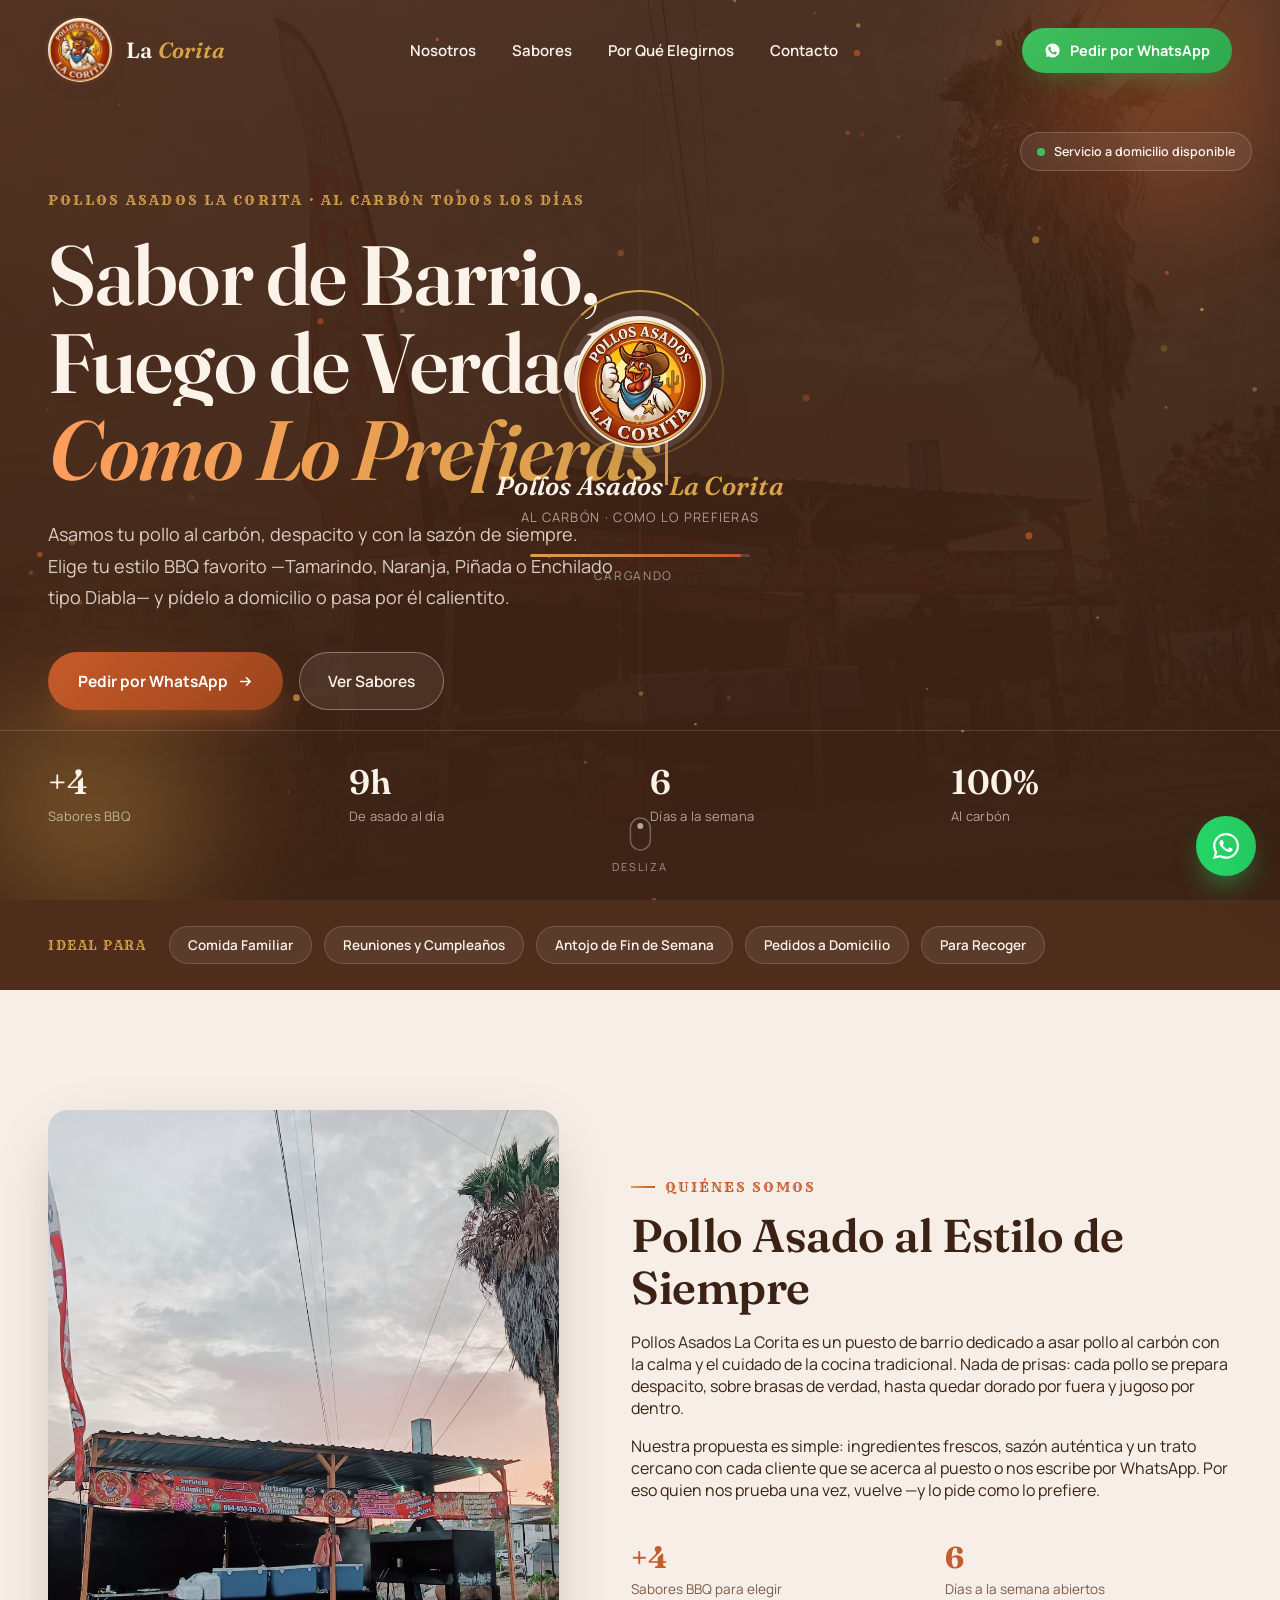
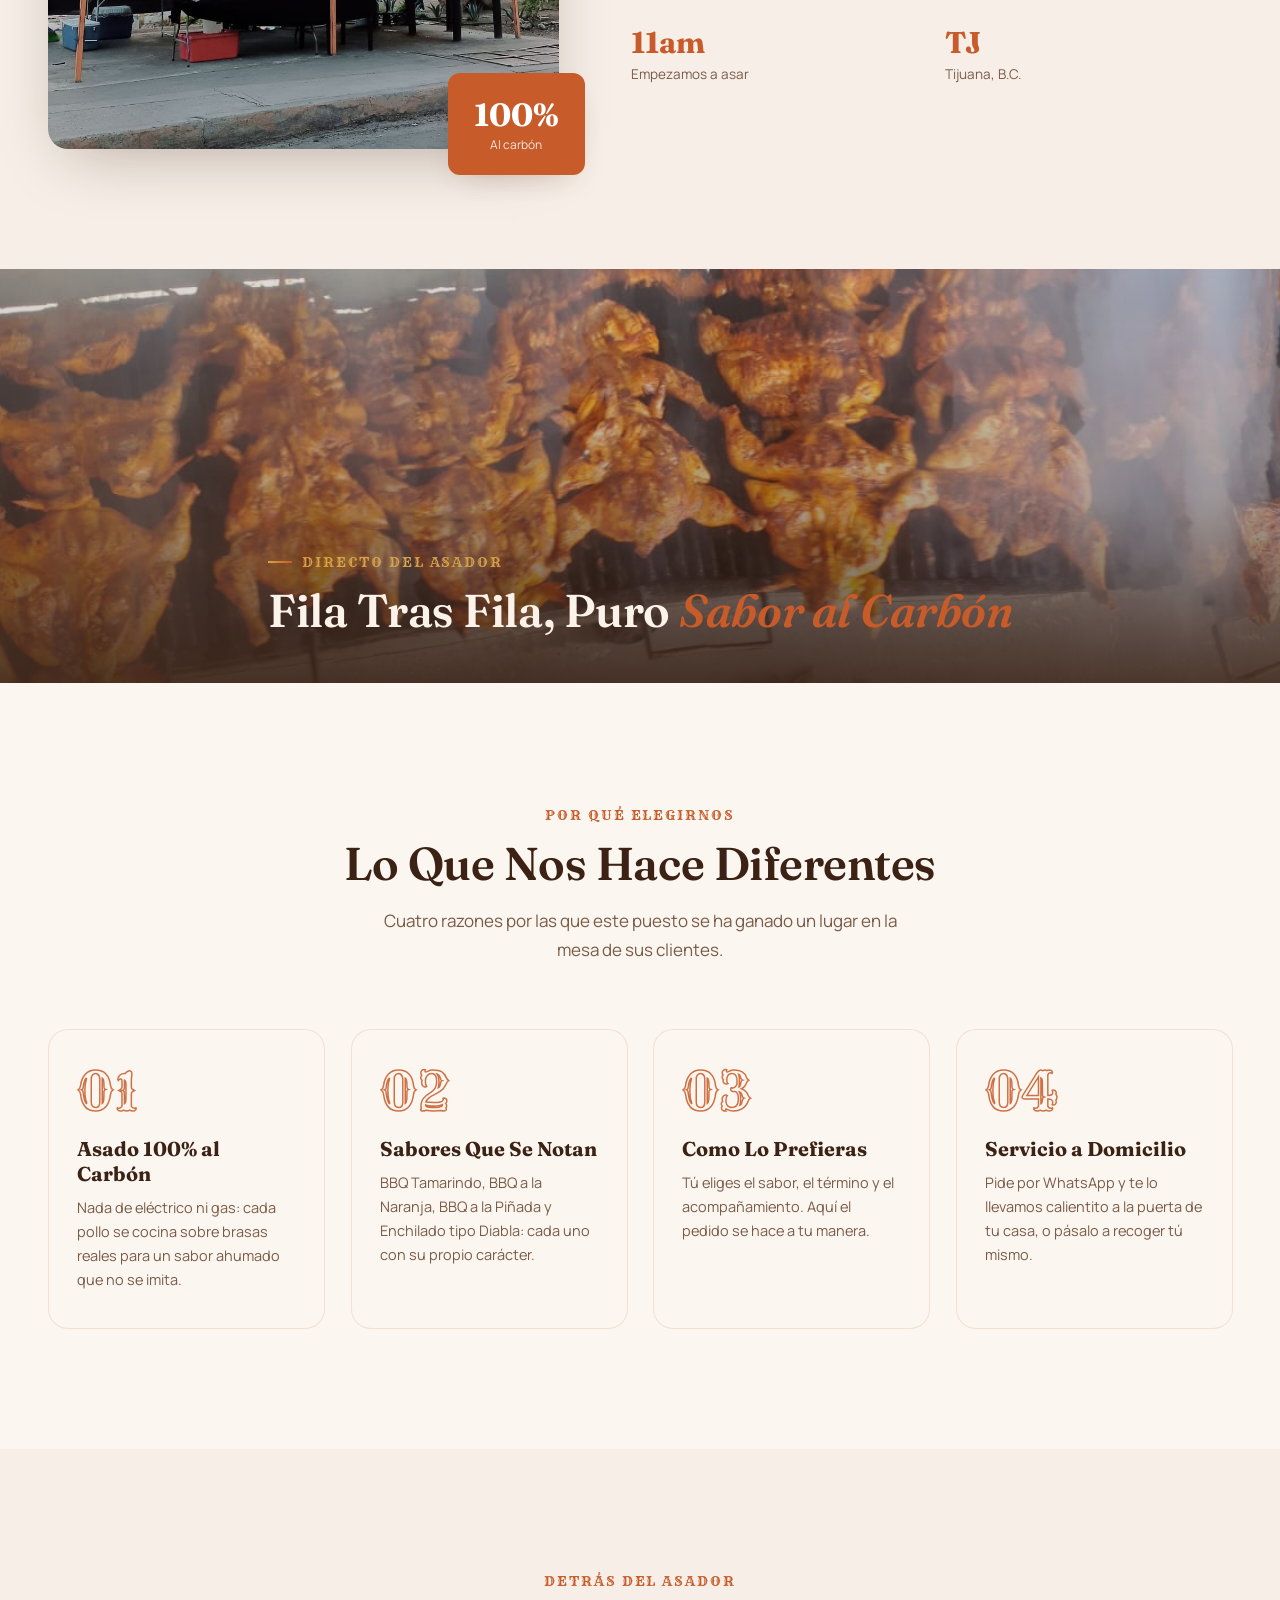
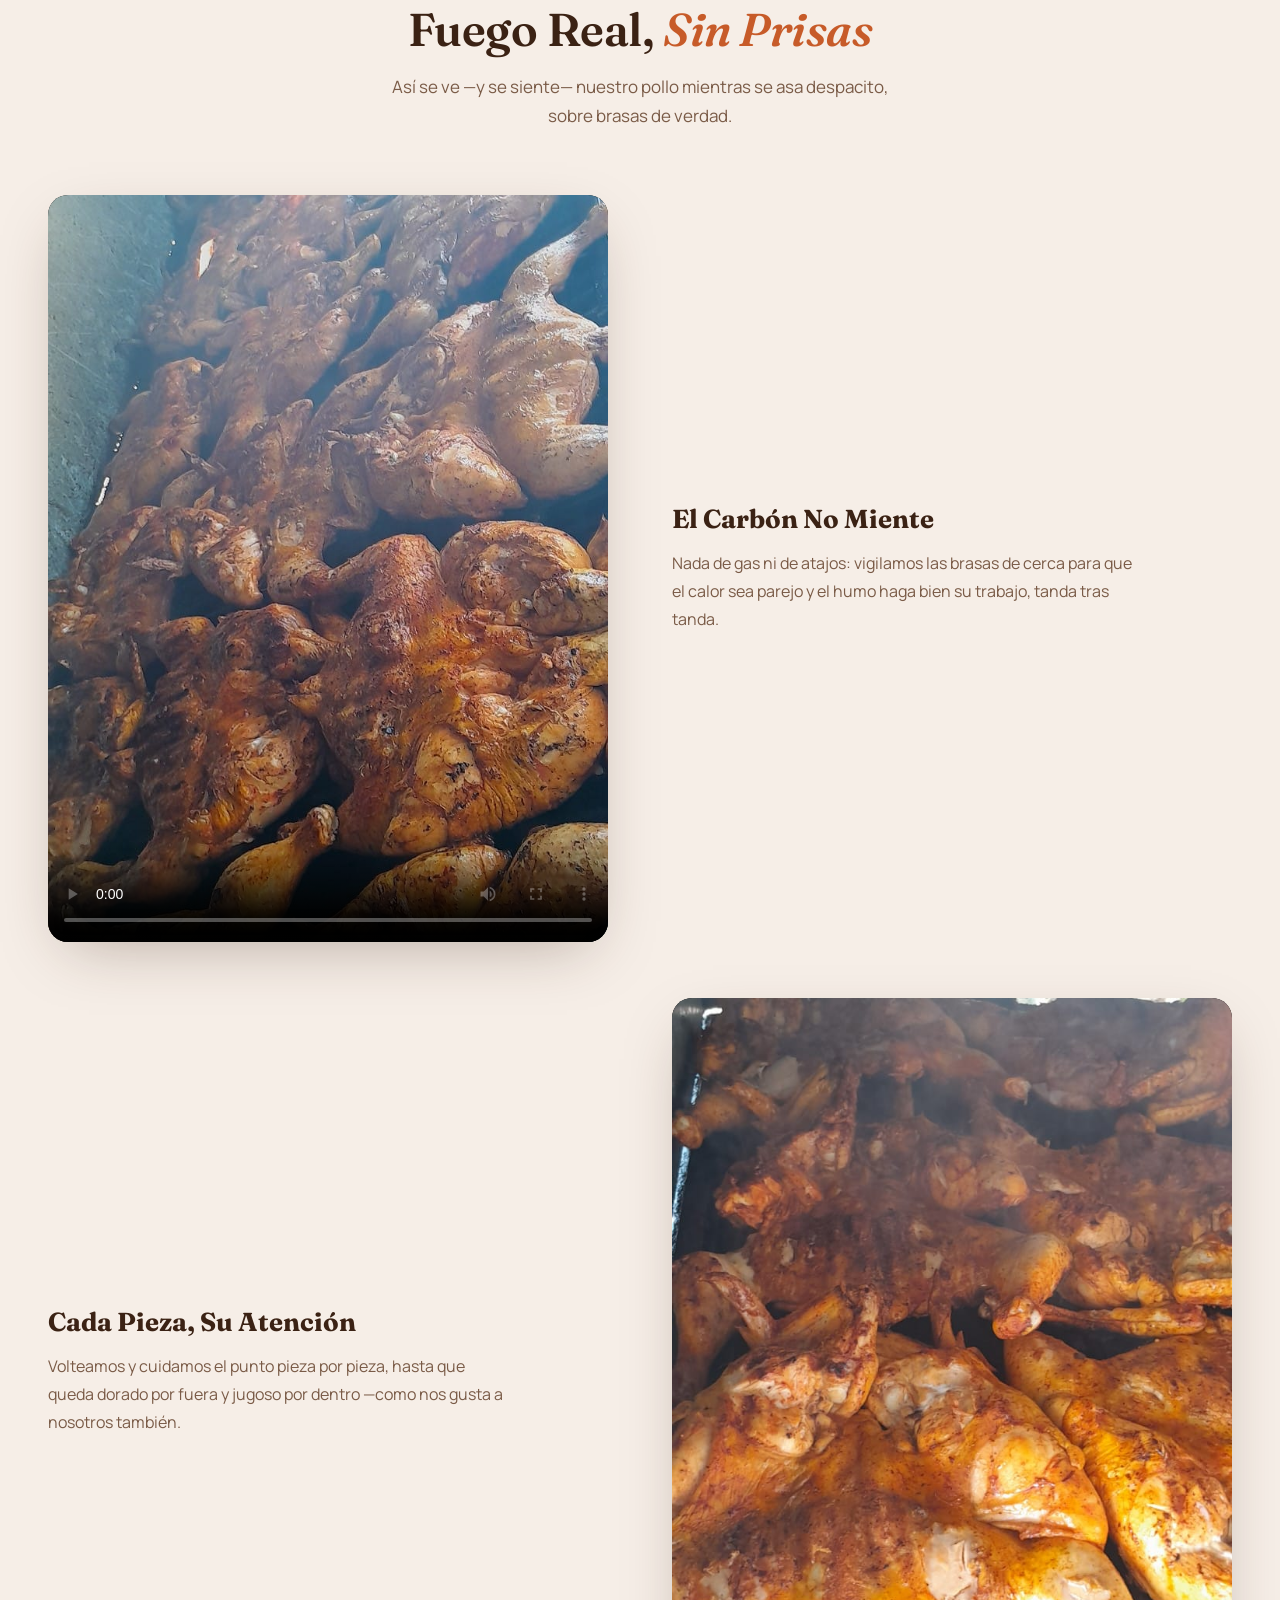
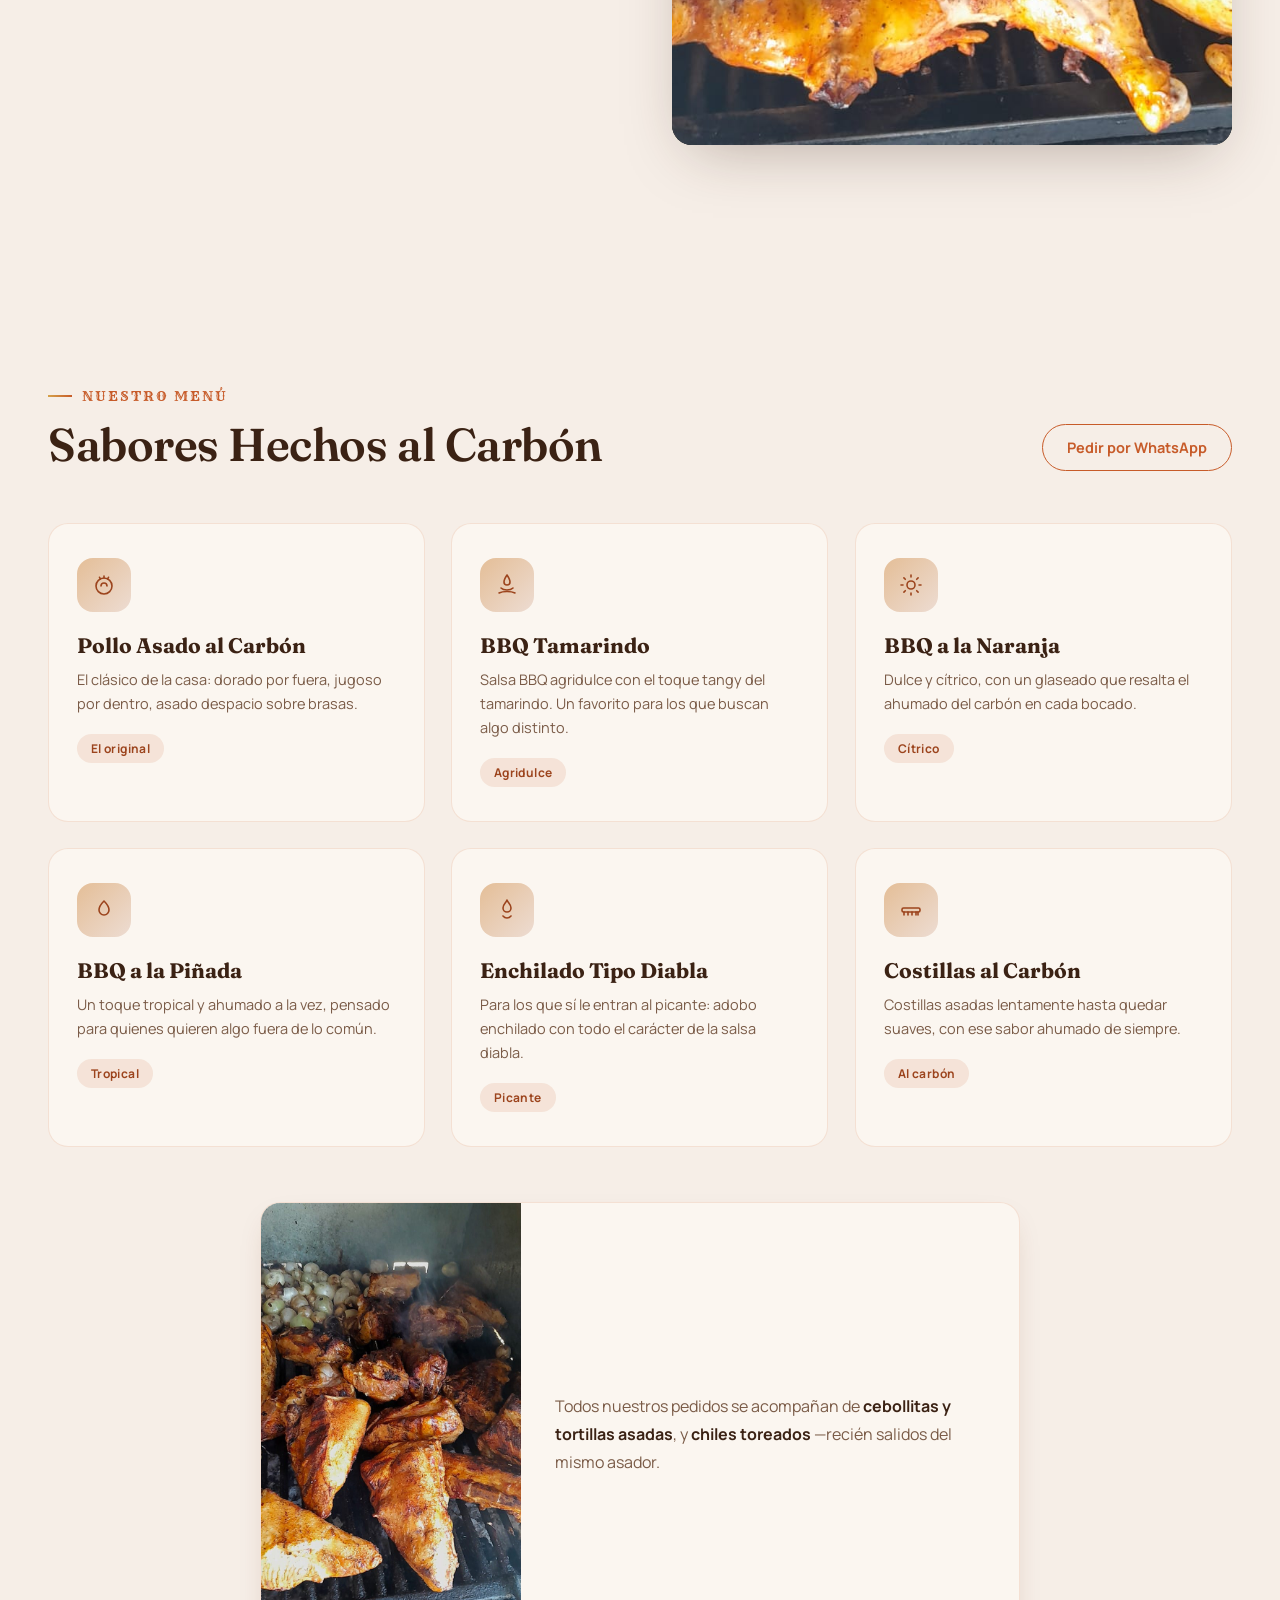
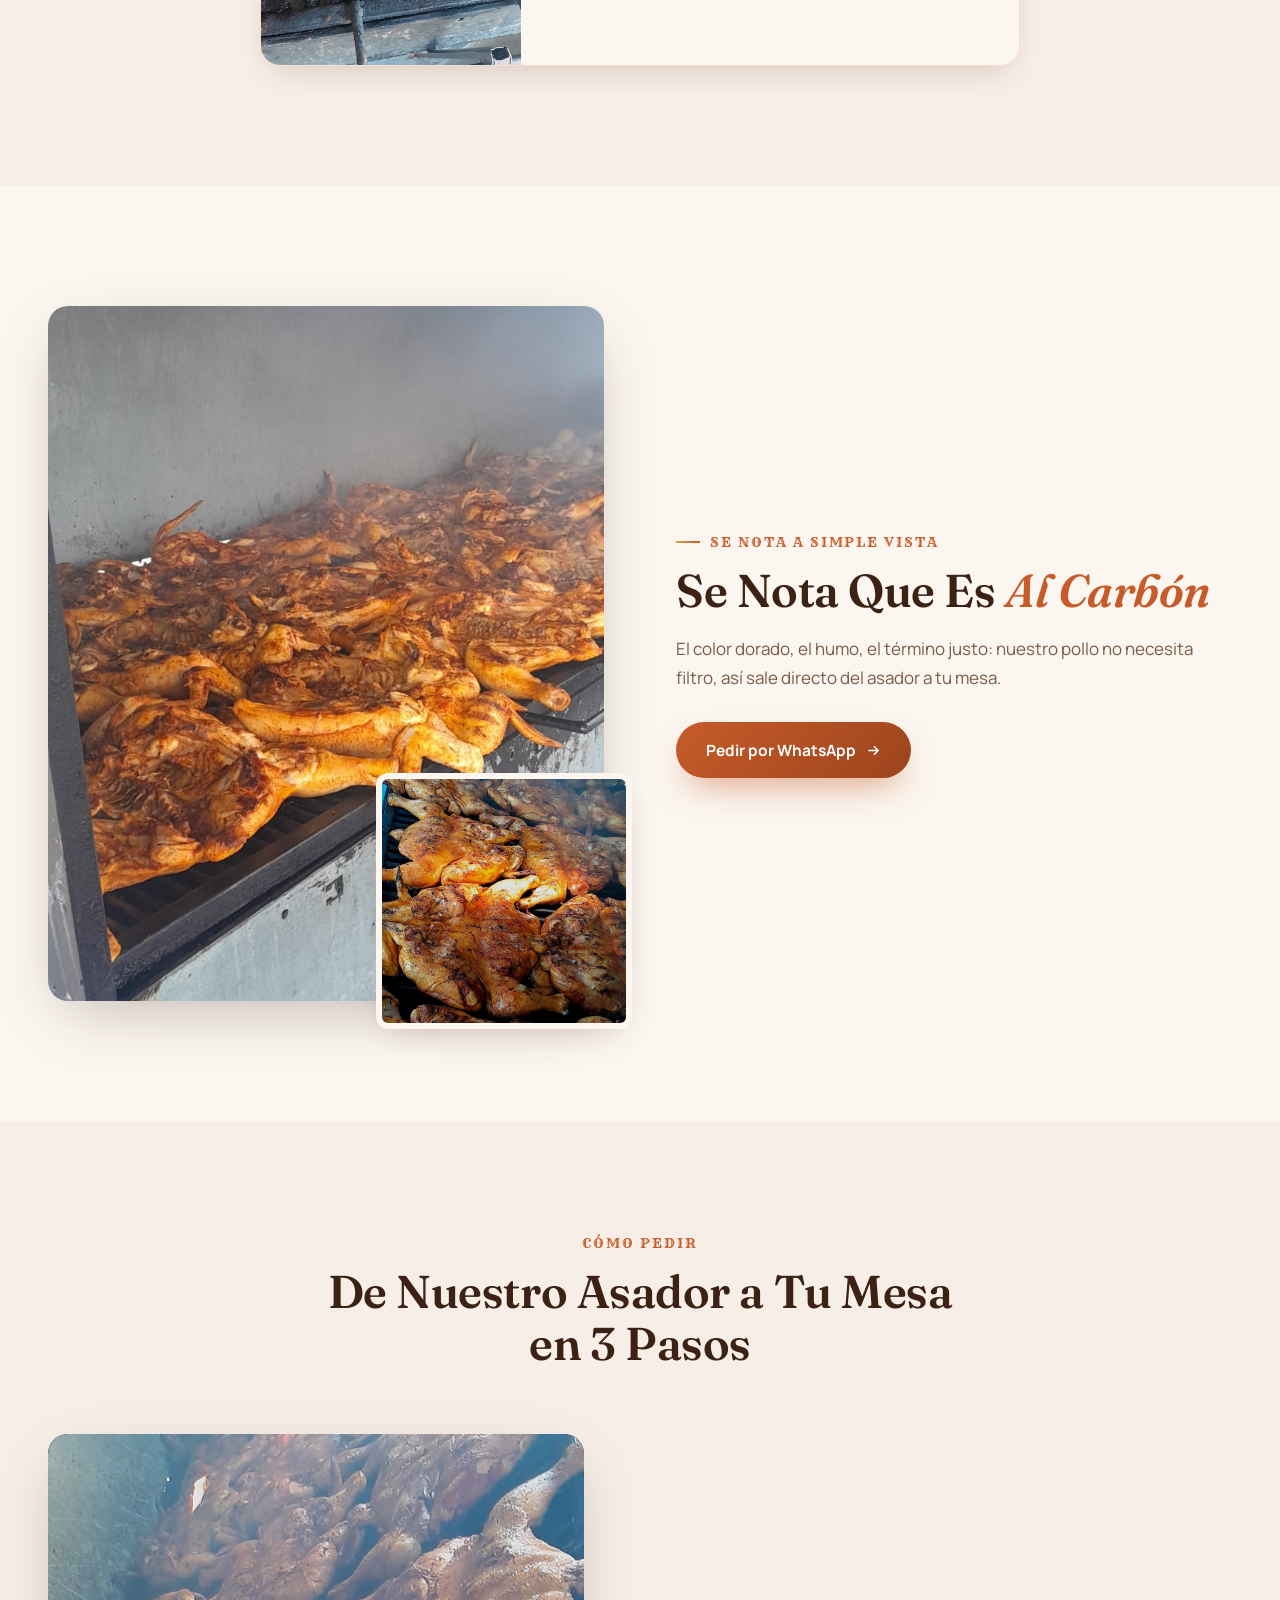
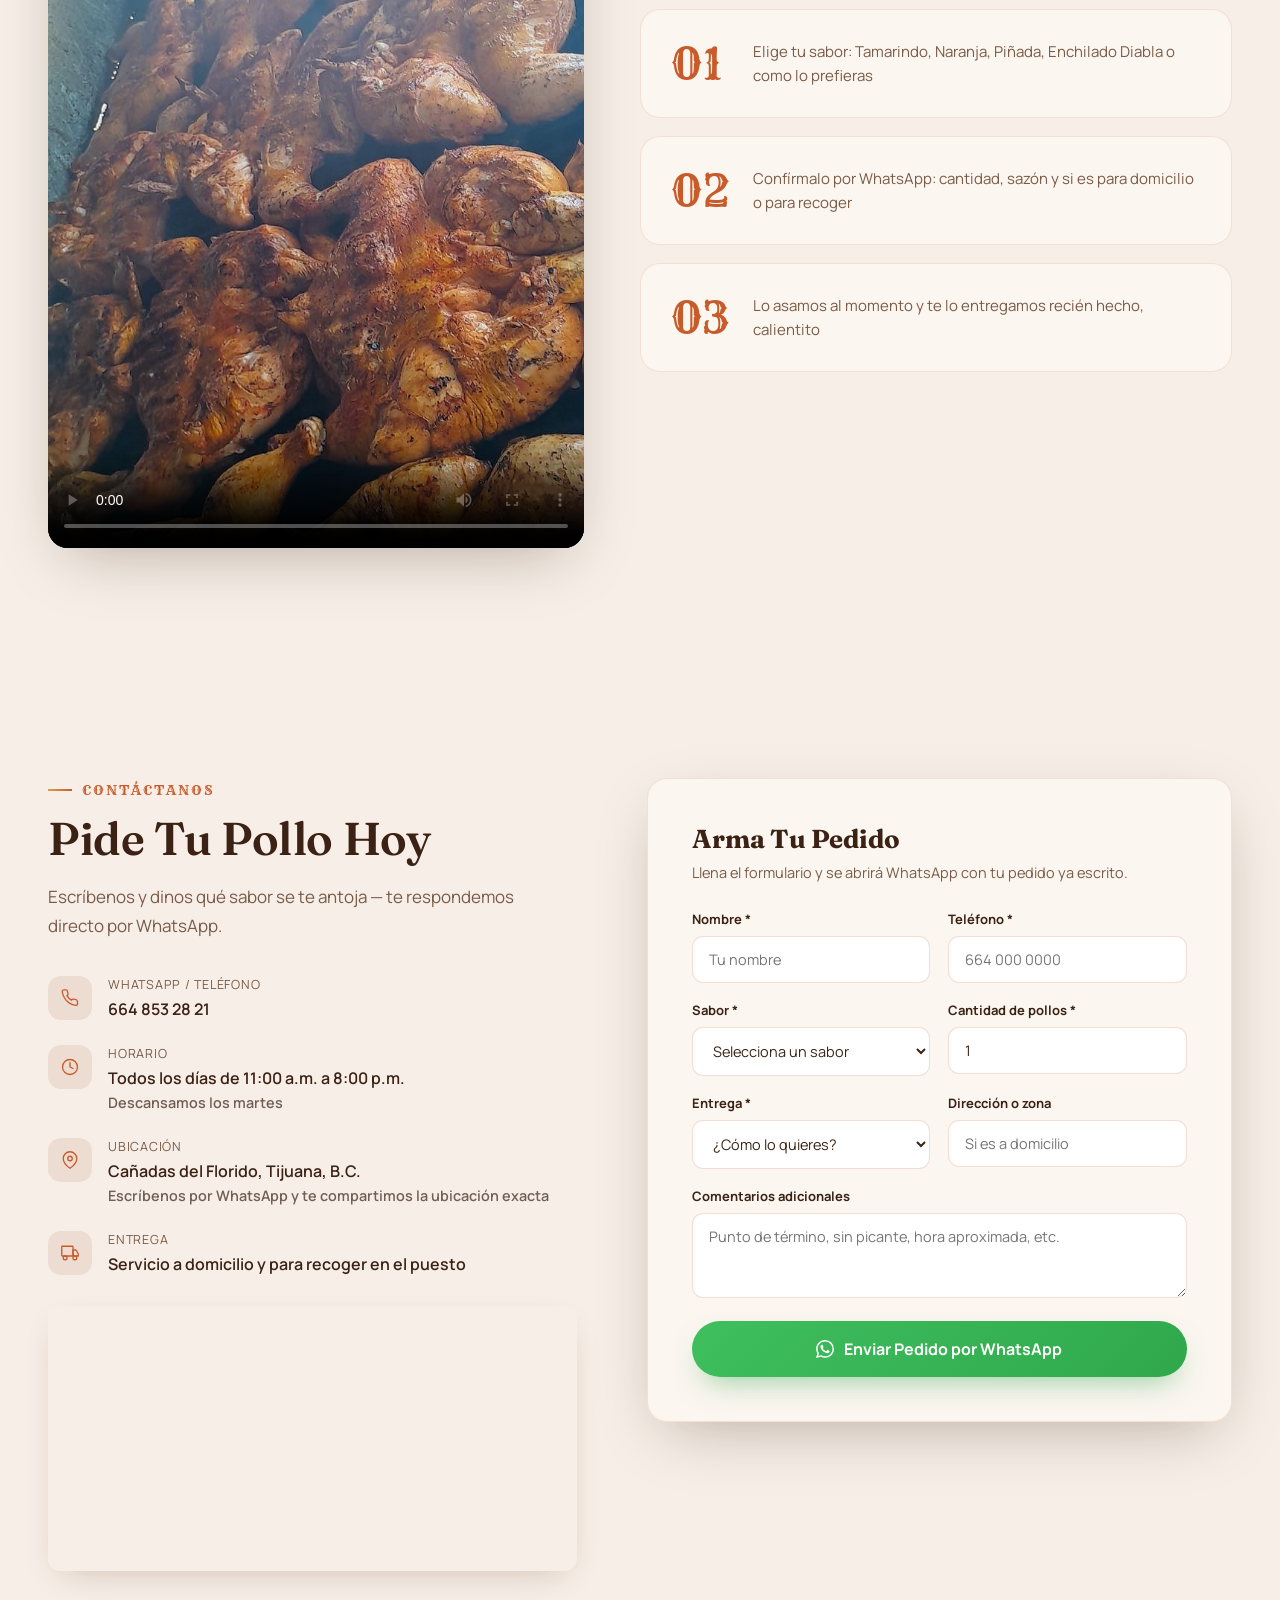
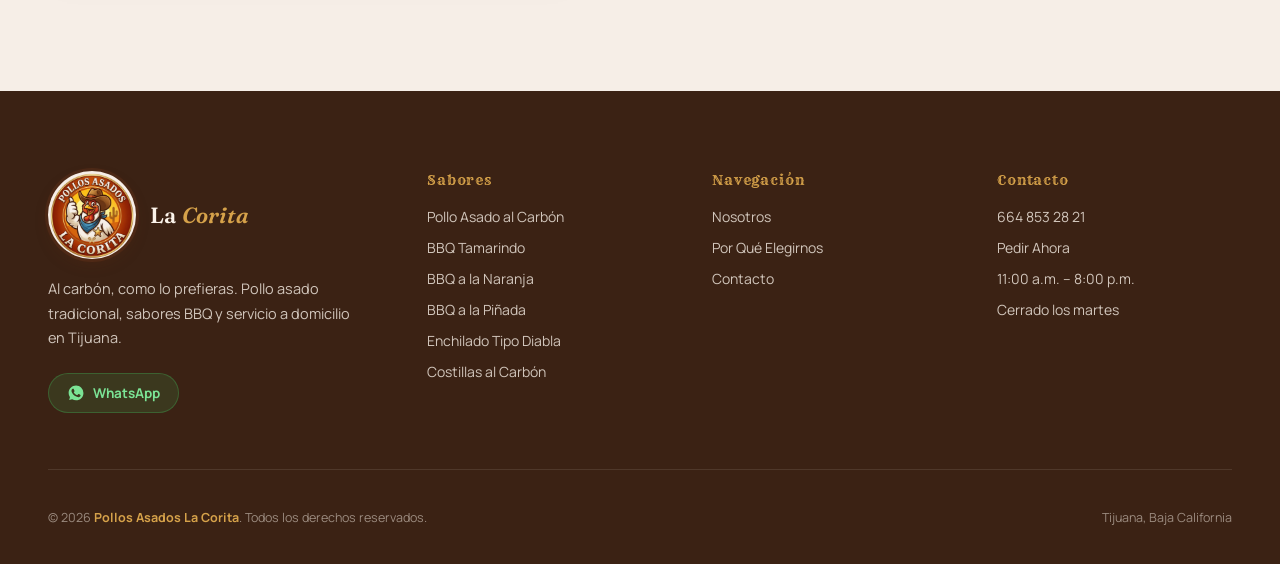
==== commit ad3edc12: "agregando imagenes" ====
--- a/index.html
+++ b/index.html
@@ -205,6 +205,20 @@
   </div>
 </section>
 
+<!-- BANNER FOTO PANORÁMICA -->
+<section class="banner-photo" aria-label="Fila de pollos asándose al carbón en el puesto La Corita">
+  <div class="banner-photo-img">
+    <img src="imagenes/asador-panoramica.jpeg" alt="Fila larga de pollos enteros asándose al carbón en el asador de Pollos Asados La Corita" loading="lazy">
+  </div>
+  <div class="banner-photo-ov" aria-hidden="true"></div>
+  <div class="banner-photo-text">
+    <div class="wrap">
+      <p class="eyebrow eyebrow--white rev">Directo del asador</p>
+      <h2 class="heading heading--white rev">Fila Tras Fila, Puro <em>Sabor al Carbón</em></h2>
+    </div>
+  </div>
+</section>
+
 <!-- POR QUÉ ELEGIRNOS -->
 <section id="porque" class="section bg-white">
   <div class="wrap">
@@ -239,6 +253,37 @@
         <p>Pide por WhatsApp y te lo llevamos calientito a la puerta de tu casa, o pásalo a recoger tú mismo.</p>
       </div>
 
+    </div>
+  </div>
+</section>
+
+<!-- DETRÁS DEL ASADOR (video + foto) -->
+<section id="fuego" class="section bg-arena">
+  <div class="wrap">
+    <div class="section-head section-head--center">
+      <p class="eyebrow">Detrás del asador</p>
+      <h2 class="heading">Fuego Real, <em>Sin Prisas</em></h2>
+      <p class="sub">Así se ve —y se siente— nuestro pollo mientras se asa despacito, sobre brasas de verdad.</p>
+    </div>
+
+    <div class="feature-row rev">
+      <div class="feature-media">
+        <video src="videos/video-asador-1.mp4" poster="imagenes/pollos-dorados.jpeg" controls playsinline preload="metadata" aria-label="Video del asador de carbón de Pollos Asados La Corita"></video>
+      </div>
+      <div class="feature-text">
+        <h3>El Carbón No Miente</h3>
+        <p>Nada de gas ni de atajos: vigilamos las brasas de cerca para que el calor sea parejo y el humo haga bien su trabajo, tanda tras tanda.</p>
+      </div>
+    </div>
+
+    <div class="feature-row feature-row--reverse rev">
+      <div class="feature-media">
+        <img src="imagenes/asador-detalle-1.jpeg" alt="Piezas de pollo sazonadas asándose entre el humo del carbón" loading="lazy">
+      </div>
+      <div class="feature-text">
+        <h3>Cada Pieza, Su Atención</h3>
+        <p>Volteamos y cuidamos el punto pieza por pieza, hasta que queda dorado por fuera y jugoso por dentro —como nos gusta a nosotros también.</p>
+      </div>
     </div>
   </div>
 </section>
@@ -329,7 +374,39 @@
       </div>
 
     </div>
-    <p class="sabores-note rev">Todos nuestros pedidos se acompañan de cebollitas y tortillas asadas, y chiles toreados.</p>
+    <div class="sabores-feature rev">
+      <div class="sabores-feature-img">
+        <img src="imagenes/pollo-cebollitas.jpeg" alt="Piezas de pollo asado junto a cebollitas de rabo en el asador de carbón" loading="lazy">
+      </div>
+      <p class="sabores-feature-text">Todos nuestros pedidos se acompañan de <strong>cebollitas y tortillas asadas</strong>, y <strong>chiles toreados</strong> —recién salidos del mismo asador.</p>
+    </div>
+  </div>
+</section>
+
+<!-- SE NOTA QUE ES AL CARBÓN (dúo de fotos) -->
+<section class="section bg-white">
+  <div class="wrap">
+    <div class="duo-grid">
+      <div class="duo-media rev from-l">
+        <div class="duo-media-main">
+          <img src="imagenes/asador-lleno.jpeg" alt="Asador completo lleno de pollo sazonado listo para cocinarse al carbón" loading="lazy">
+        </div>
+        <div class="duo-media-accent">
+          <img src="imagenes/pollo-piezas-doradas.jpeg" alt="Piezas de pollo doradas y jugosas recién salidas del asador" loading="lazy">
+        </div>
+      </div>
+      <div class="duo-text rev from-r">
+        <p class="eyebrow">Se nota a simple vista</p>
+        <h2 class="heading">Se Nota Que Es <em>Al Carbón</em></h2>
+        <p class="sub">El color dorado, el humo, el término justo: nuestro pollo no necesita filtro, así sale directo del asador a tu mesa.</p>
+        <a href="https://wa.me/526648532821?text=Hola%2C%20quiero%20pedir%20pollo%20asado%20%F0%9F%94%A5" target="_blank" rel="noopener noreferrer" class="btn-primary">
+          Pedir por WhatsApp
+          <svg width="15" height="15" viewBox="0 0 16 16" fill="none" aria-hidden="true">
+            <path d="M3 8h10M9 4l4 4-4 4" stroke="currentColor" stroke-width="1.75" stroke-linecap="round" stroke-linejoin="round"/>
+          </svg>
+        </a>
+      </div>
+    </div>
   </div>
 </section>
 
@@ -340,18 +417,23 @@
       <p class="eyebrow">Cómo pedir</p>
       <h2 class="heading">De Nuestro Asador a Tu Mesa en 3 Pasos</h2>
     </div>
-    <div class="numbers-grid">
-      <div class="number-item rev d1">
-        <p class="num-v">01</p>
-        <p class="num-l">Elige tu sabor: Tamarindo, Naranja, Piñada, Enchilado Diabla o como lo prefieras</p>
-      </div>
-      <div class="number-item rev d2">
-        <p class="num-v">02</p>
-        <p class="num-l">Confírmalo por WhatsApp: cantidad, sazón y si es para domicilio o para recoger</p>
-      </div>
-      <div class="number-item rev d3">
-        <p class="num-v">03</p>
-        <p class="num-l">Lo asamos al momento y te lo entregamos recién hecho, calientito</p>
+    <div class="proceso-grid">
+      <div class="proceso-media rev from-l">
+        <video src="videos/video-asador-2.mp4" poster="imagenes/pollos-dorados.jpeg" controls playsinline preload="metadata" aria-label="Video del proceso de asado al carbón de Pollos Asados La Corita"></video>
+      </div>
+      <div class="proceso-steps">
+        <div class="number-item number-item--row rev d1">
+          <p class="num-v">01</p>
+          <p class="num-l">Elige tu sabor: Tamarindo, Naranja, Piñada, Enchilado Diabla o como lo prefieras</p>
+        </div>
+        <div class="number-item number-item--row rev d2">
+          <p class="num-v">02</p>
+          <p class="num-l">Confírmalo por WhatsApp: cantidad, sazón y si es para domicilio o para recoger</p>
+        </div>
+        <div class="number-item number-item--row rev d3">
+          <p class="num-v">03</p>
+          <p class="num-l">Lo asamos al momento y te lo entregamos recién hecho, calientito</p>
+        </div>
       </div>
     </div>
   </div>
--- a/styles.css
+++ b/styles.css
@@ -530,6 +530,42 @@
 .why-num-card p{ font-size:14.5px; line-height:1.65; color:var(--text-soft); margin:0; }
 
 /* ============================================================
+   BANNER FOTO PANORÁMICA
+   ============================================================ */
+.banner-photo{
+  position:relative; height:46vh; min-height:320px; max-height:480px;
+  overflow:hidden; background:var(--cafe);
+}
+.banner-photo-img{ position:absolute; inset:0; }
+.banner-photo-img img{ width:100%; height:100%; object-fit:cover; object-position:center 45%; }
+.banner-photo-ov{
+  position:absolute; inset:0;
+  background:linear-gradient(180deg, rgba(59,34,20,.15) 0%, rgba(59,34,20,.4) 55%, rgba(59,34,20,.88) 100%);
+}
+.banner-photo-text{
+  position:relative; z-index:2; height:100%;
+  display:flex; flex-direction:column; justify-content:flex-end;
+  padding-bottom:46px;
+}
+.banner-photo-text .heading{ margin:0; }
+
+/* ============================================================
+   FEATURE ROW — video/imagen + texto alternado
+   ============================================================ */
+.feature-row{
+  display:grid; grid-template-columns:1fr 1fr; gap:64px; align-items:center;
+}
+.feature-row + .feature-row{ margin-top:56px; }
+.feature-media{ order:1; position:relative; border-radius:var(--radius); overflow:hidden; box-shadow:var(--shadow-soft); aspect-ratio:3/4; background:#000; }
+.feature-text{ order:2; }
+.feature-row--reverse .feature-media{ order:2; }
+.feature-row--reverse .feature-text{ order:1; }
+.feature-media img,
+.feature-media video{ width:100%; height:100%; object-fit:cover; display:block; }
+.feature-text h3{ font-family:var(--font-display); font-size:26px; margin:0 0 14px; color:var(--cafe); }
+.feature-text p{ font-size:16px; line-height:1.75; color:var(--text-soft); margin:0; max-width:46ch; }
+
+/* ============================================================
    SERVICES / SABORES
    ============================================================ */
 .prod-header{ display:flex; align-items:flex-end; justify-content:space-between; gap:20px; margin-bottom:52px; flex-wrap:wrap; }
@@ -560,6 +596,32 @@
 }
 .sabores-note{ text-align:center; margin:46px auto 0; color:var(--text-soft); font-size:14.5px; max-width:56ch; }
 
+.sabores-feature{
+  display:flex; align-items:stretch; margin:56px auto 0; max-width:760px;
+  background:var(--crema); border:1px solid rgba(199,91,41,.14);
+  border-radius:var(--radius); overflow:hidden; box-shadow:var(--shadow-card);
+}
+.sabores-feature-img{ width:260px; flex-shrink:0; }
+.sabores-feature-img img{ width:100%; height:100%; min-height:200px; object-fit:cover; display:block; }
+.sabores-feature-text{ font-size:16px; line-height:1.75; color:var(--text-soft); margin:0; padding:30px 34px; align-self:center; }
+.sabores-feature-text strong{ color:var(--cafe); }
+
+/* ============================================================
+   DÚO DE FOTOS — "Se nota que es al carbón"
+   ============================================================ */
+.duo-grid{ display:grid; grid-template-columns:1fr 1fr; gap:72px; align-items:center; }
+.duo-media{ position:relative; }
+.duo-media-main{ border-radius:var(--radius); overflow:hidden; box-shadow:var(--shadow-soft); aspect-ratio:4/5; }
+.duo-media-main img{ width:100%; height:100%; object-fit:cover; transition:transform .8s var(--ease); }
+.duo-media:hover .duo-media-main img{ transform:scale(1.05); }
+.duo-media-accent{
+  position:absolute; right:-28px; bottom:-28px; width:46%;
+  border-radius:var(--radius-sm); overflow:hidden; aspect-ratio:1/1;
+  box-shadow:var(--shadow-card); border:6px solid var(--crema);
+}
+.duo-media-accent img{ width:100%; height:100%; object-fit:cover; }
+.duo-text .sub{ margin:0 0 30px; }
+
 /* ============================================================
    PROCESO / NUMBERS
    ============================================================ */
@@ -576,6 +638,16 @@
   margin:0 0 16px;
 }
 .num-l{ font-size:15px; color:var(--text-soft); line-height:1.6; margin:0; }
+
+.proceso-grid{ display:grid; grid-template-columns:.95fr 1.05fr; gap:56px; align-items:center; }
+.proceso-media video{
+  width:100%; aspect-ratio:3/4; object-fit:cover; display:block; background:#000;
+  border-radius:var(--radius); box-shadow:var(--shadow-soft);
+}
+.proceso-steps{ display:flex; flex-direction:column; gap:18px; }
+.number-item--row{ display:flex; align-items:center; gap:22px; text-align:left; padding:26px 30px; }
+.number-item--row .num-v{ margin:0; flex-shrink:0; min-width:60px; }
+.number-item--row .num-l{ margin:0; }
 
 /* ============================================================
    CONTACT
@@ -681,6 +753,13 @@
   .svc-grid{ grid-template-columns:repeat(2,1fr); }
   .contact-grid{ grid-template-columns:1fr; gap:56px; }
   .foot-grid{ grid-template-columns:1fr 1fr; gap:40px; }
+  .feature-row{ grid-template-columns:1fr; gap:30px; }
+  .feature-media{ aspect-ratio:16/10; max-width:560px; margin:0 auto; }
+  .feature-text{ max-width:560px; margin:0 auto; }
+  .duo-grid{ grid-template-columns:1fr; gap:64px; }
+  .duo-media{ max-width:440px; margin:0 auto; }
+  .proceso-grid{ grid-template-columns:1fr; gap:36px; }
+  .proceso-media video{ max-width:440px; margin:0 auto; aspect-ratio:16/10; }
 }
 
 @media (max-width:860px){
@@ -691,6 +770,9 @@
   .hero-badge{ display:none; }
   .section{ padding:88px 0; }
   #proceso{ padding:80px 0; }
+  .banner-photo{ height:38vh; min-height:260px; }
+  .sabores-feature{ flex-direction:column; }
+  .sabores-feature-img{ width:100%; height:200px; }
 }
 
 @media (max-width:640px){
@@ -707,6 +789,10 @@
   .foot-grid{ grid-template-columns:1fr; gap:36px; }
   .form-wrap{ padding:28px 22px; }
   .about-accent{ right:10px; bottom:-20px; padding:16px 20px; }
+  .duo-media-accent{ right:-14px; bottom:-14px; width:50%; }
+  .number-item--row{ padding:20px 20px; gap:14px; }
+  .number-item--row .num-v{ font-size:32px; min-width:44px; }
+  .feature-text h3{ font-size:22px; }
   .trust-row{ flex-direction:column; align-items:flex-start; }
   .wa-tip{ display:none; }
   .ld-logo{ width:104px; height:104px; }
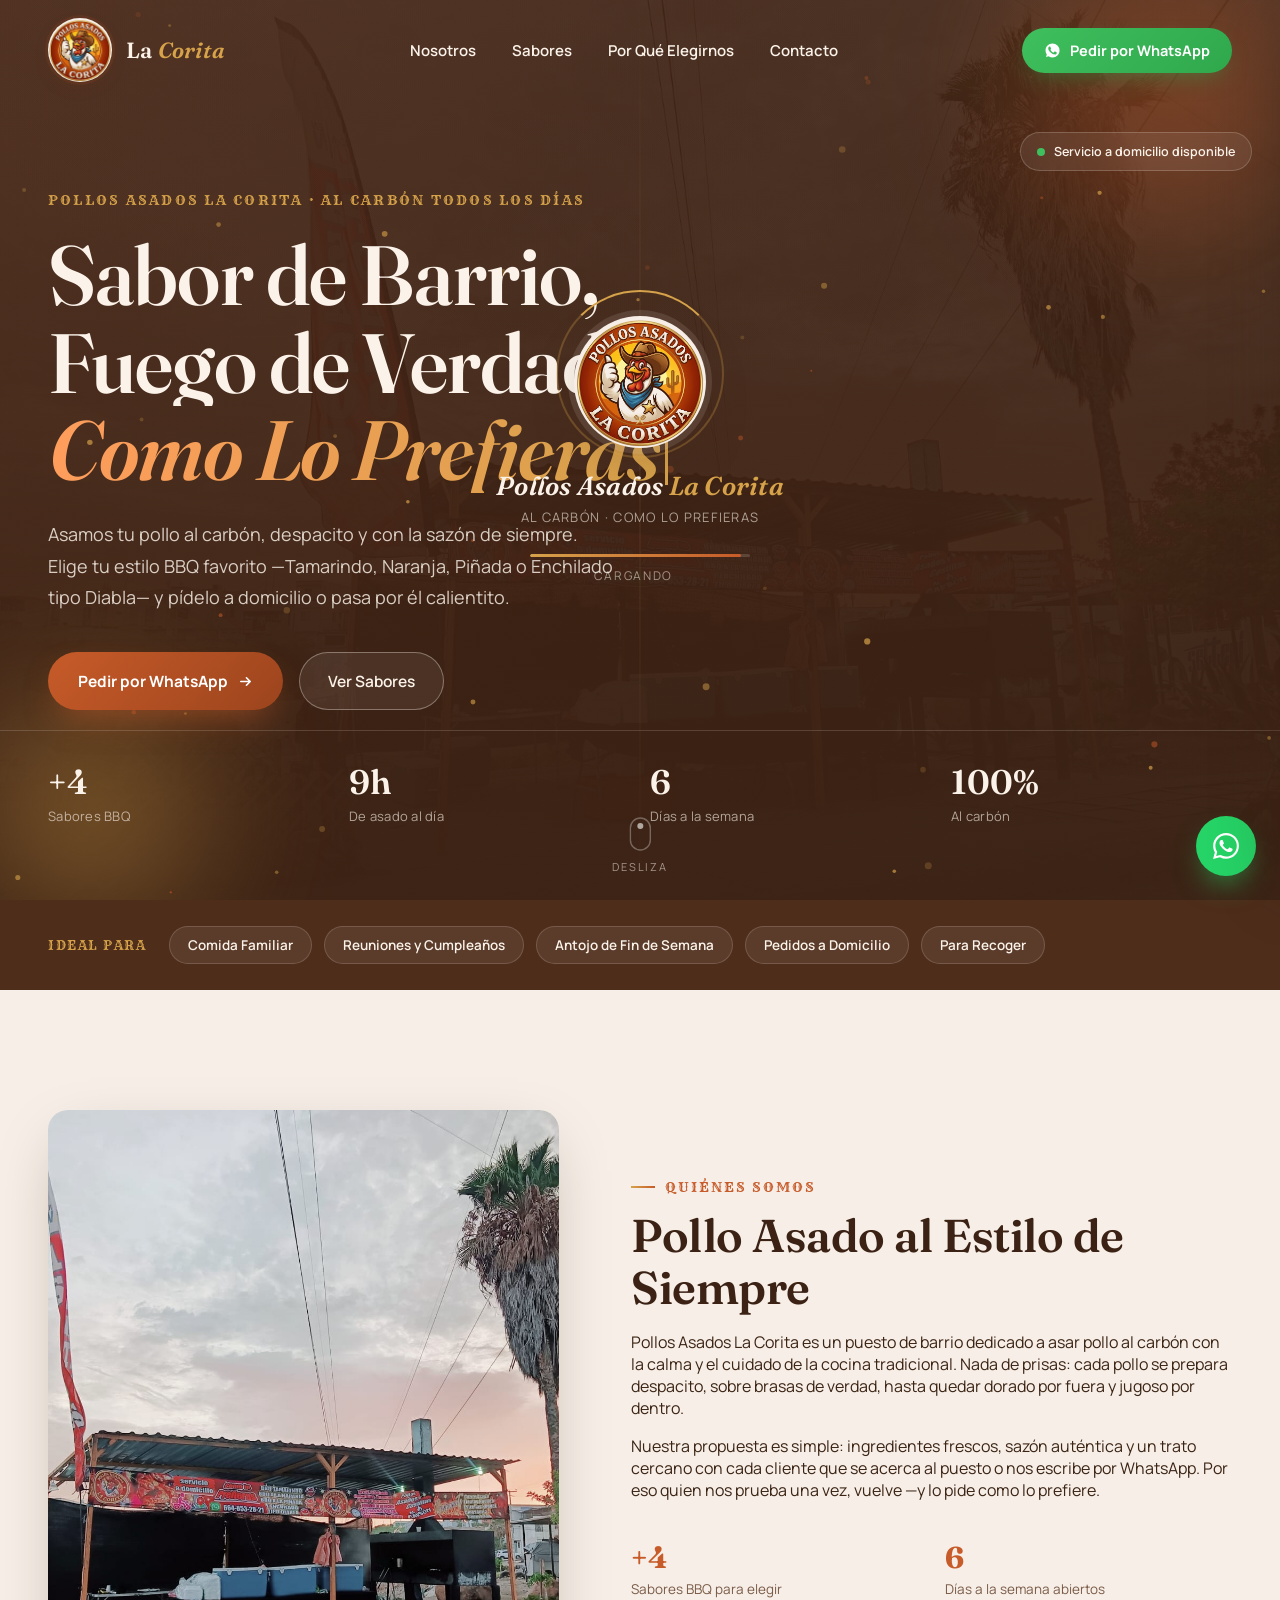
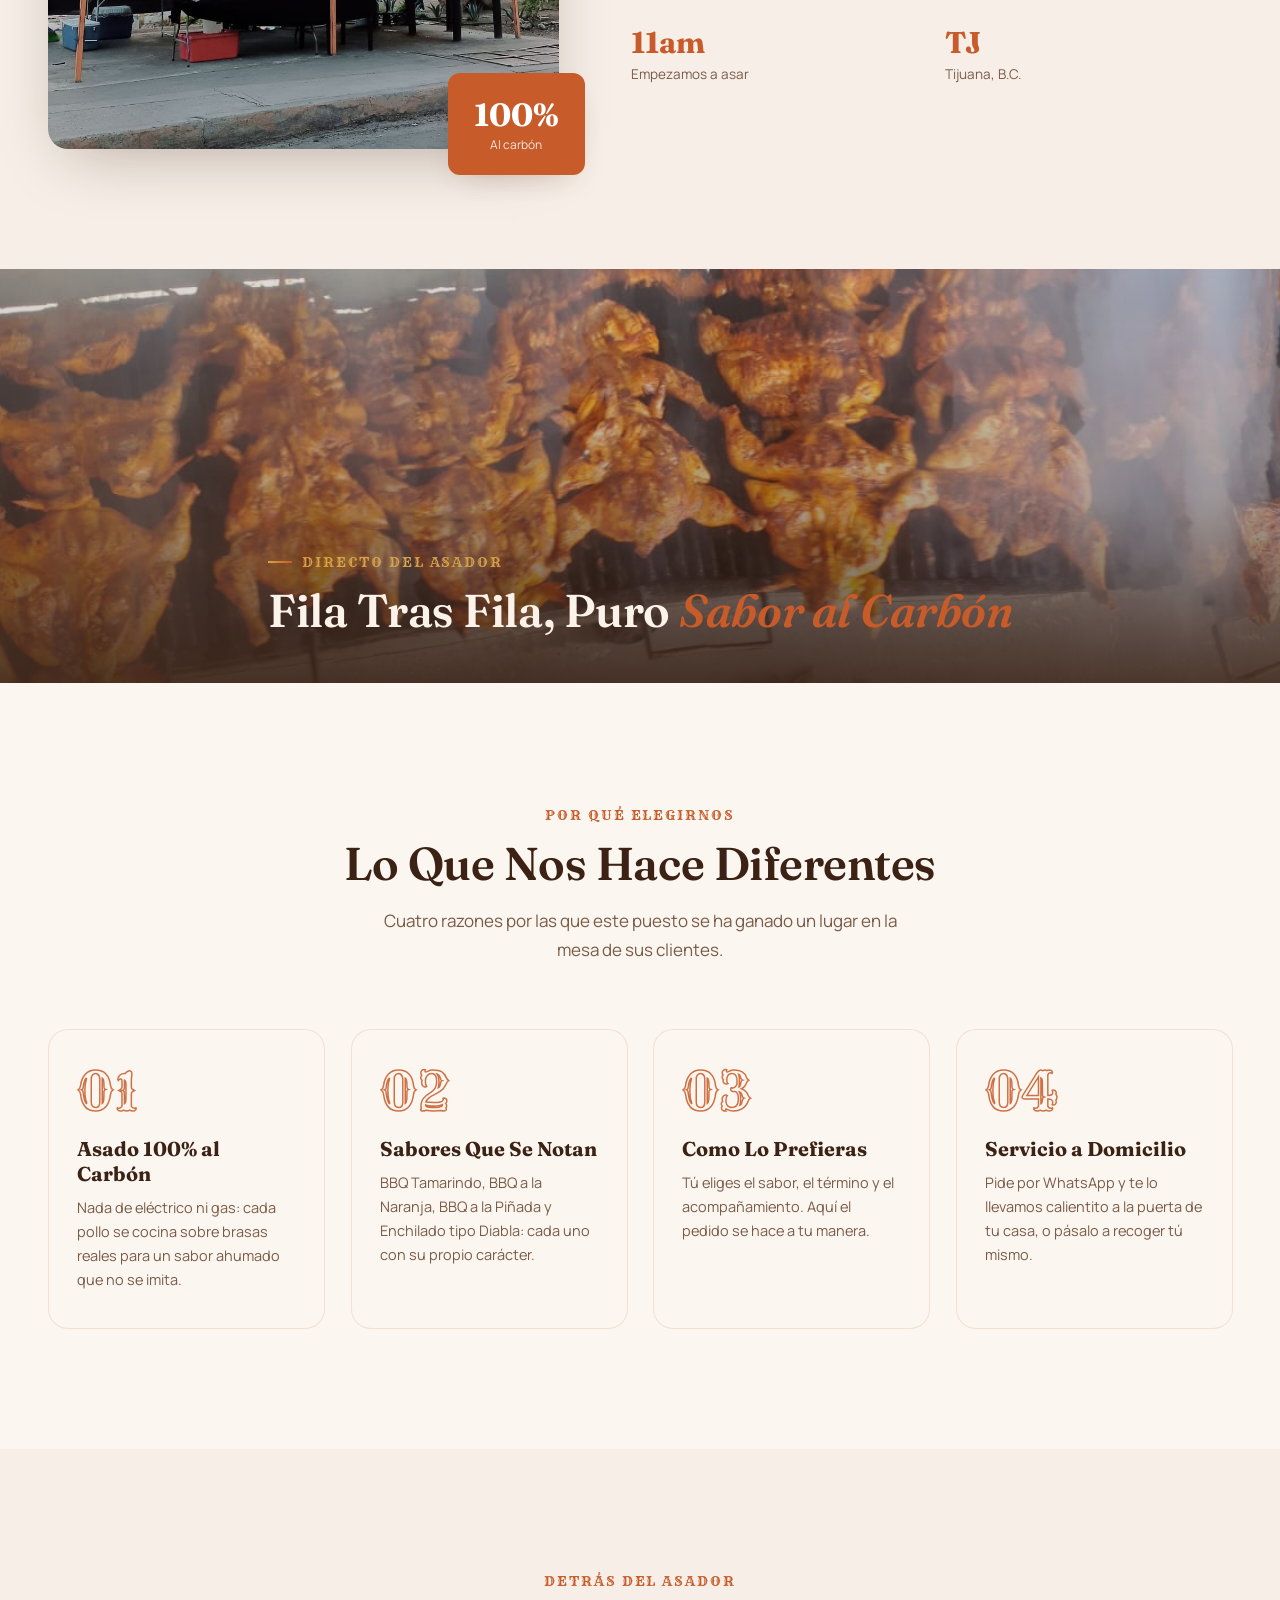
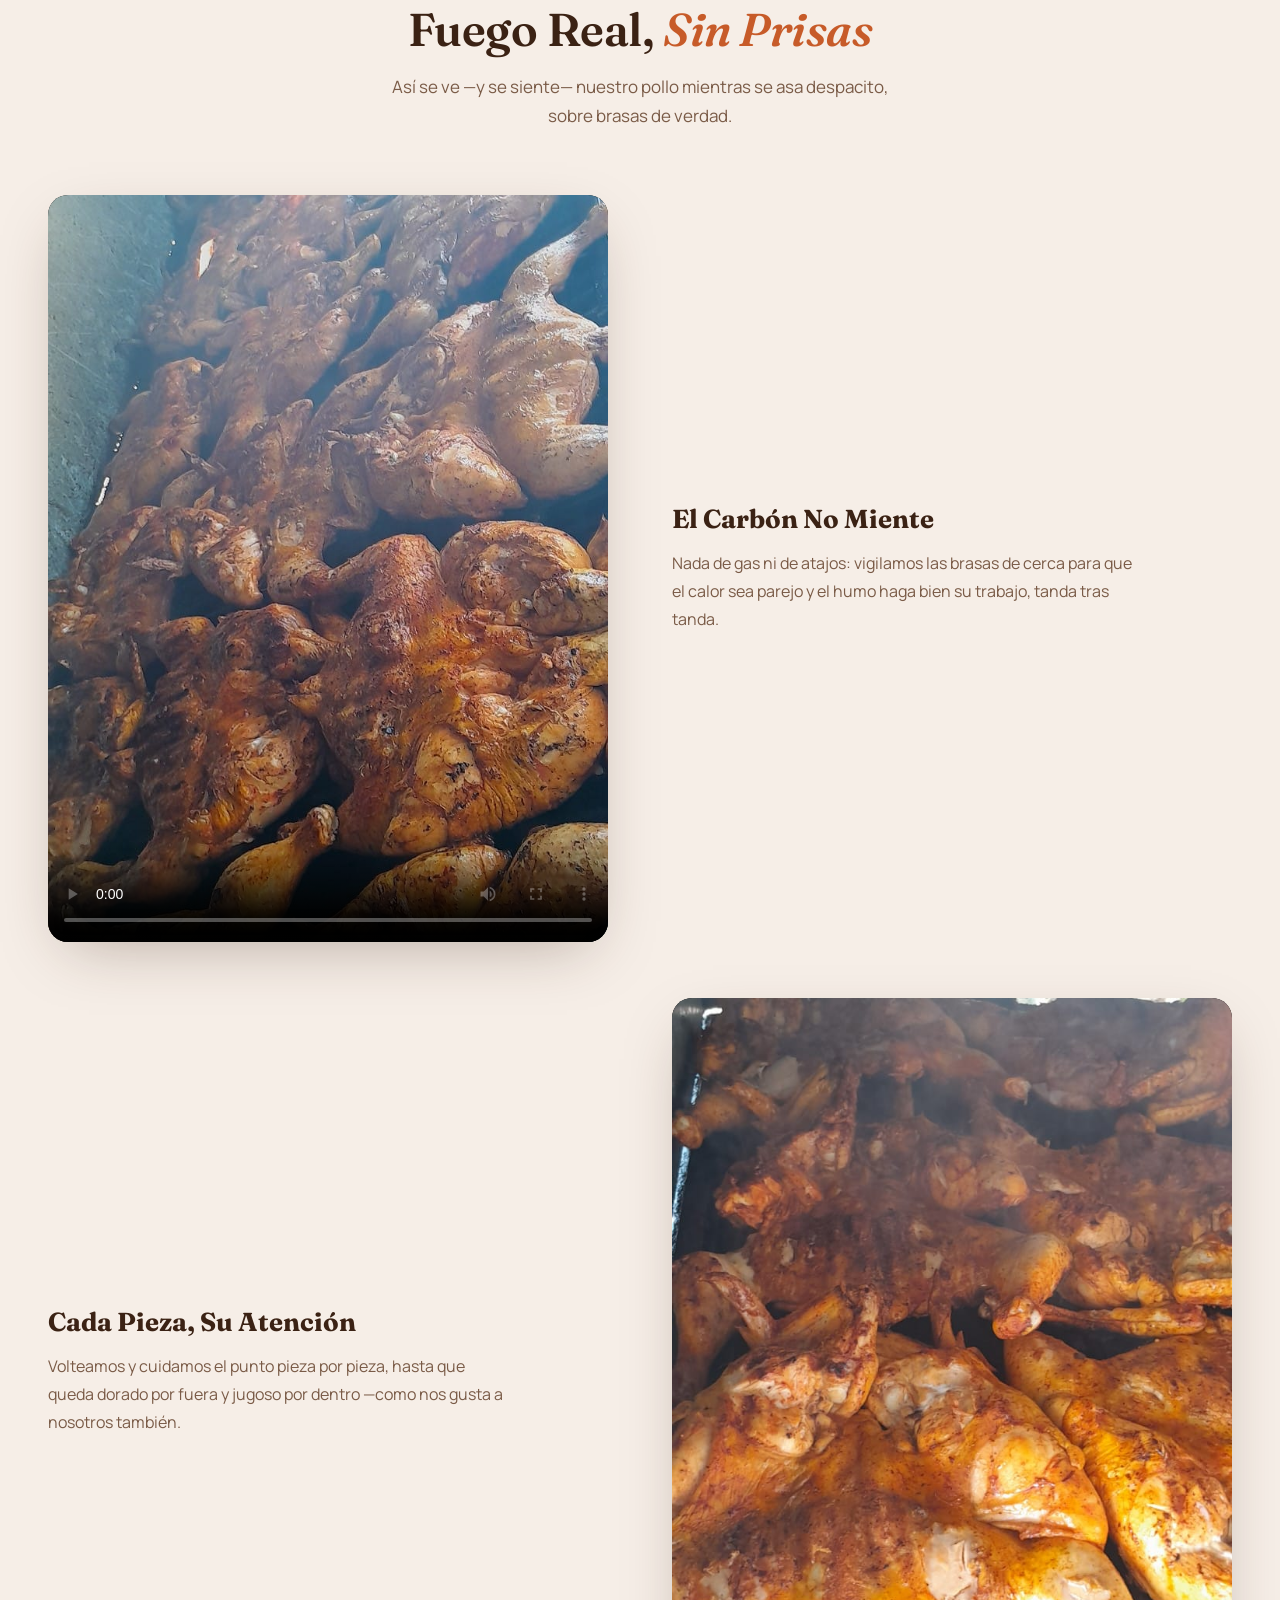
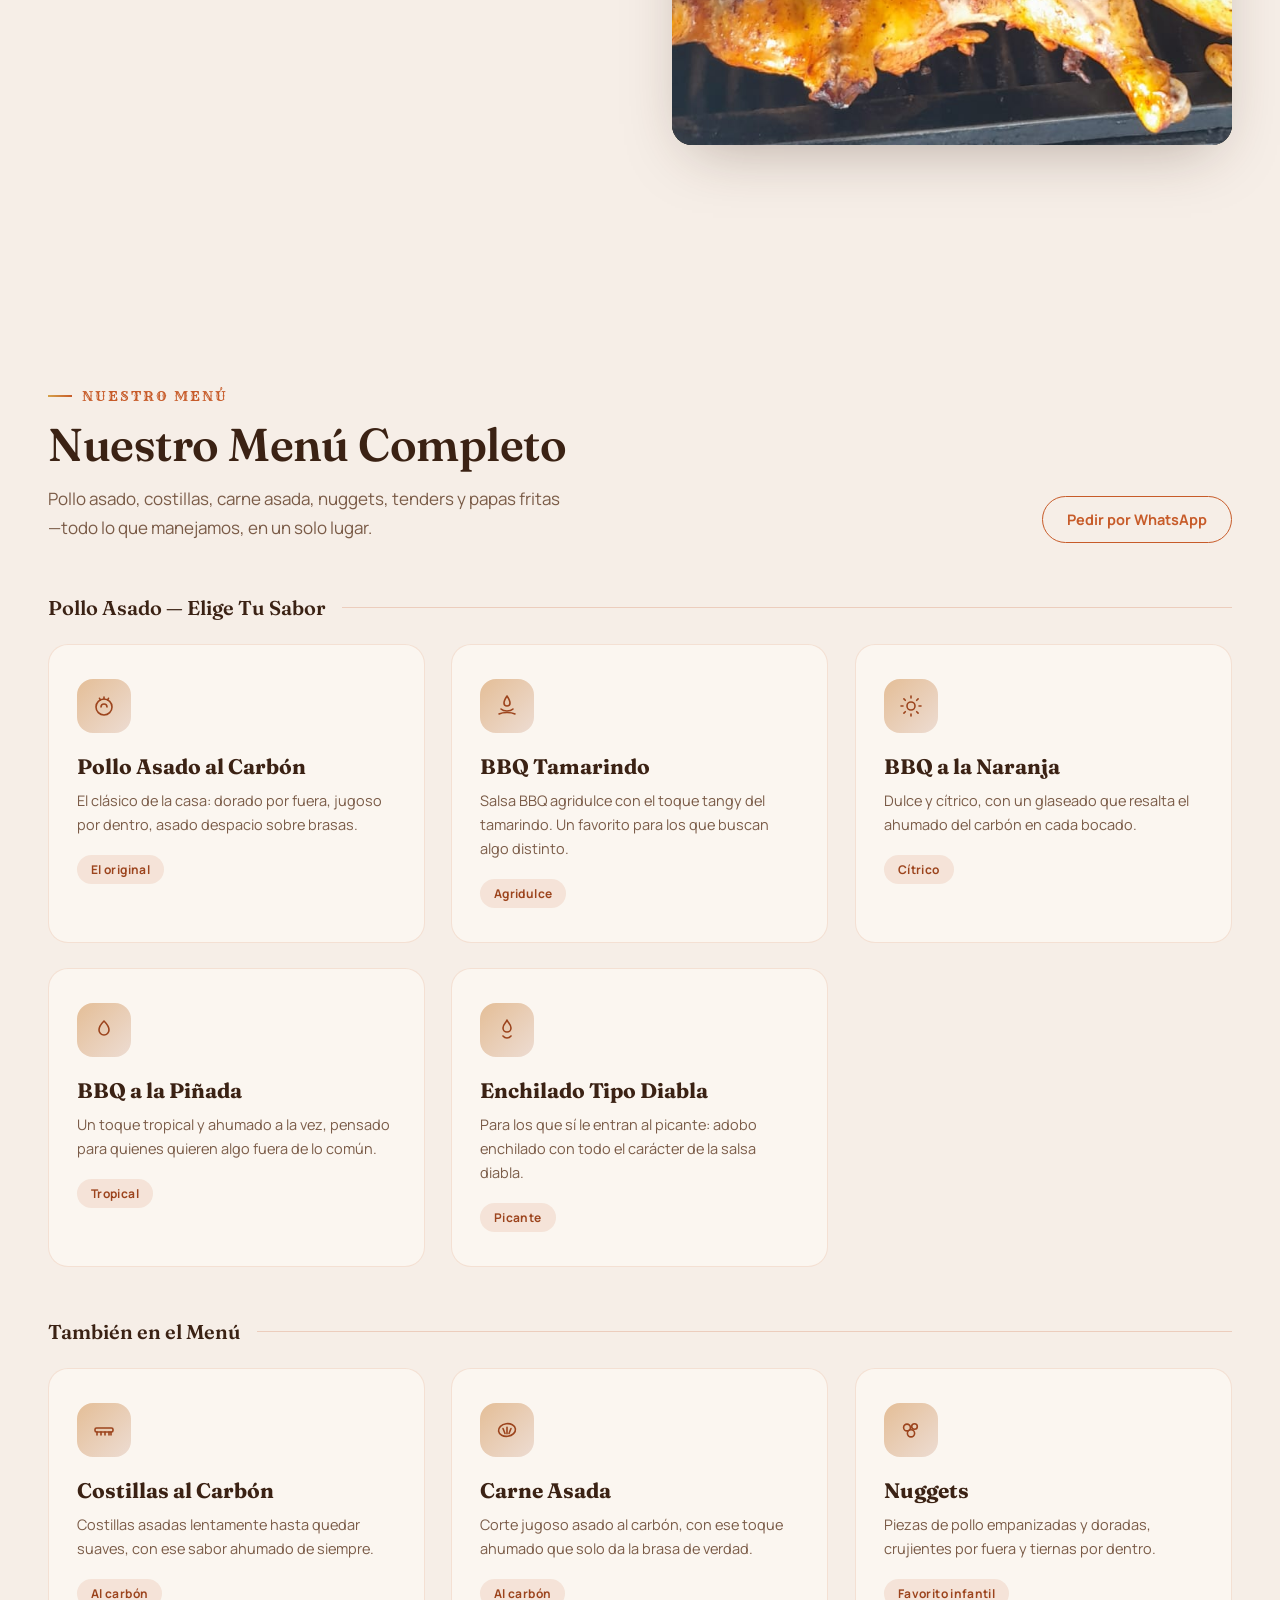
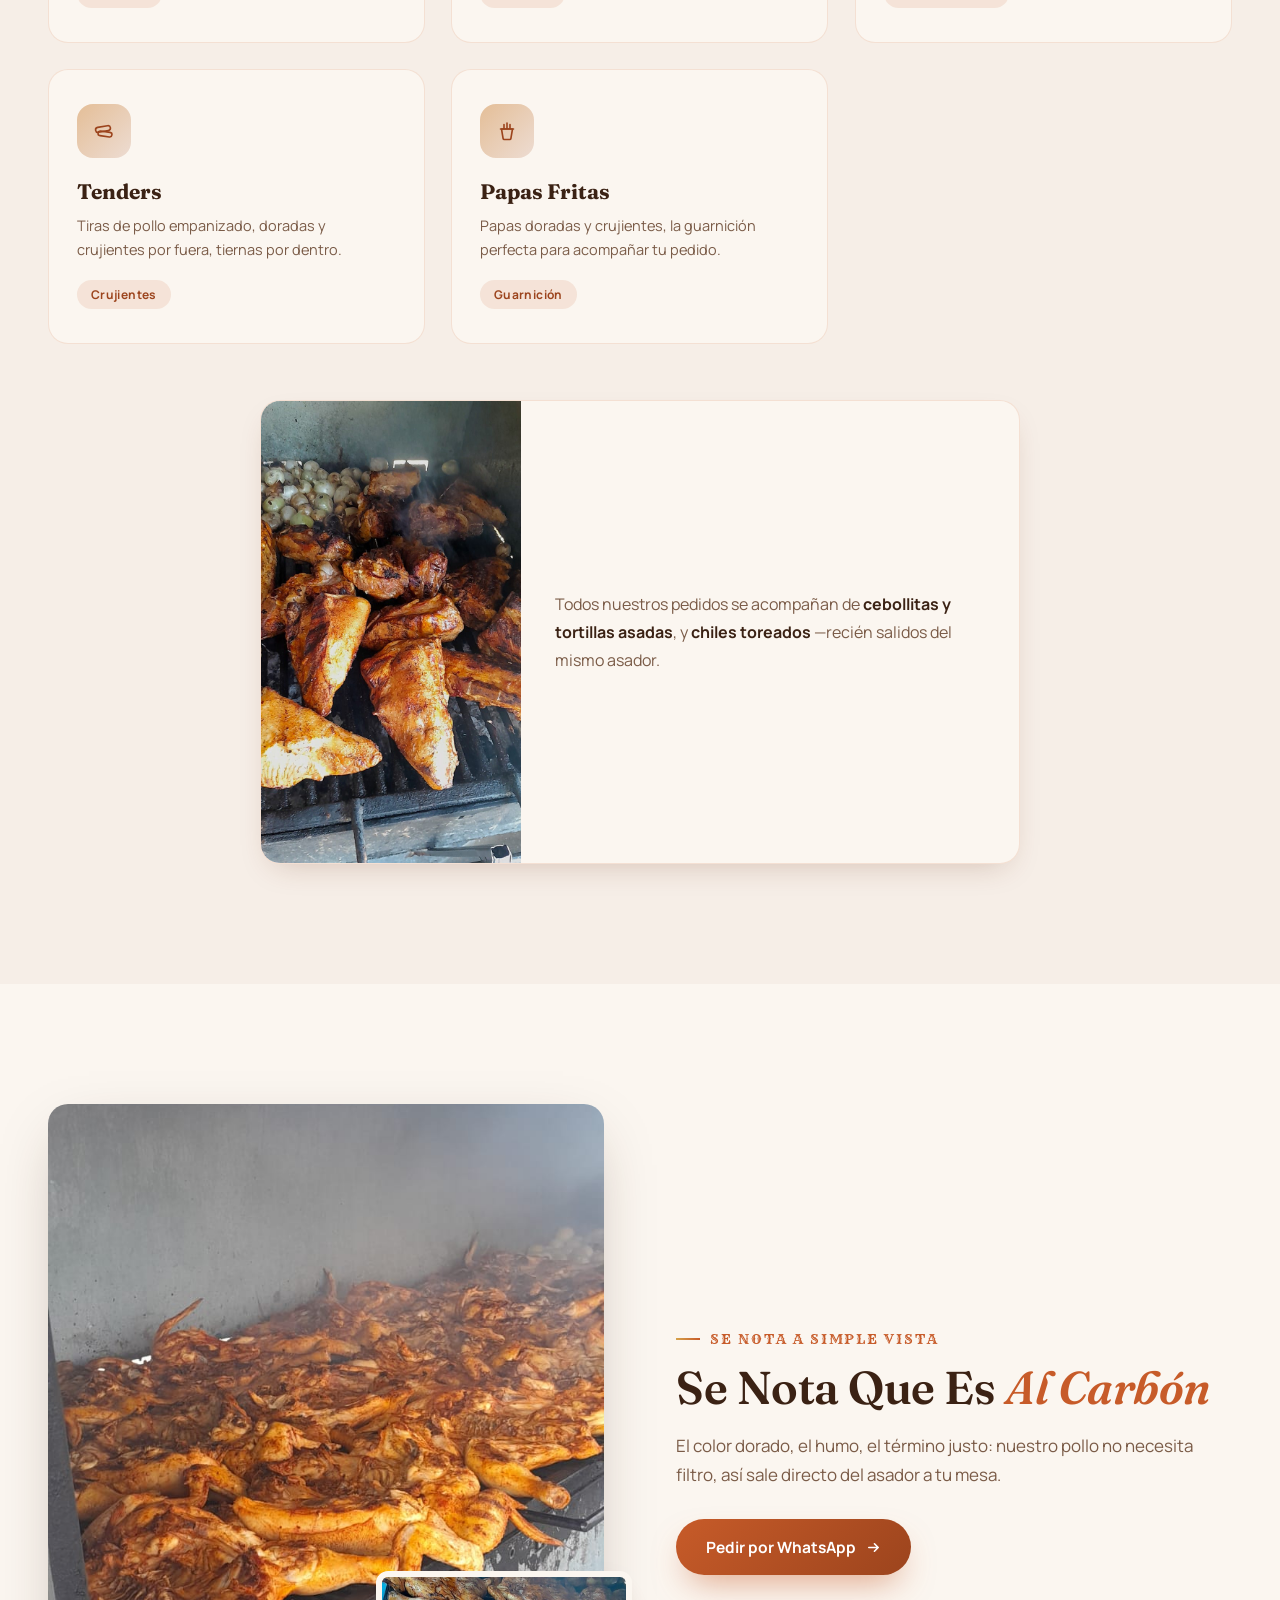
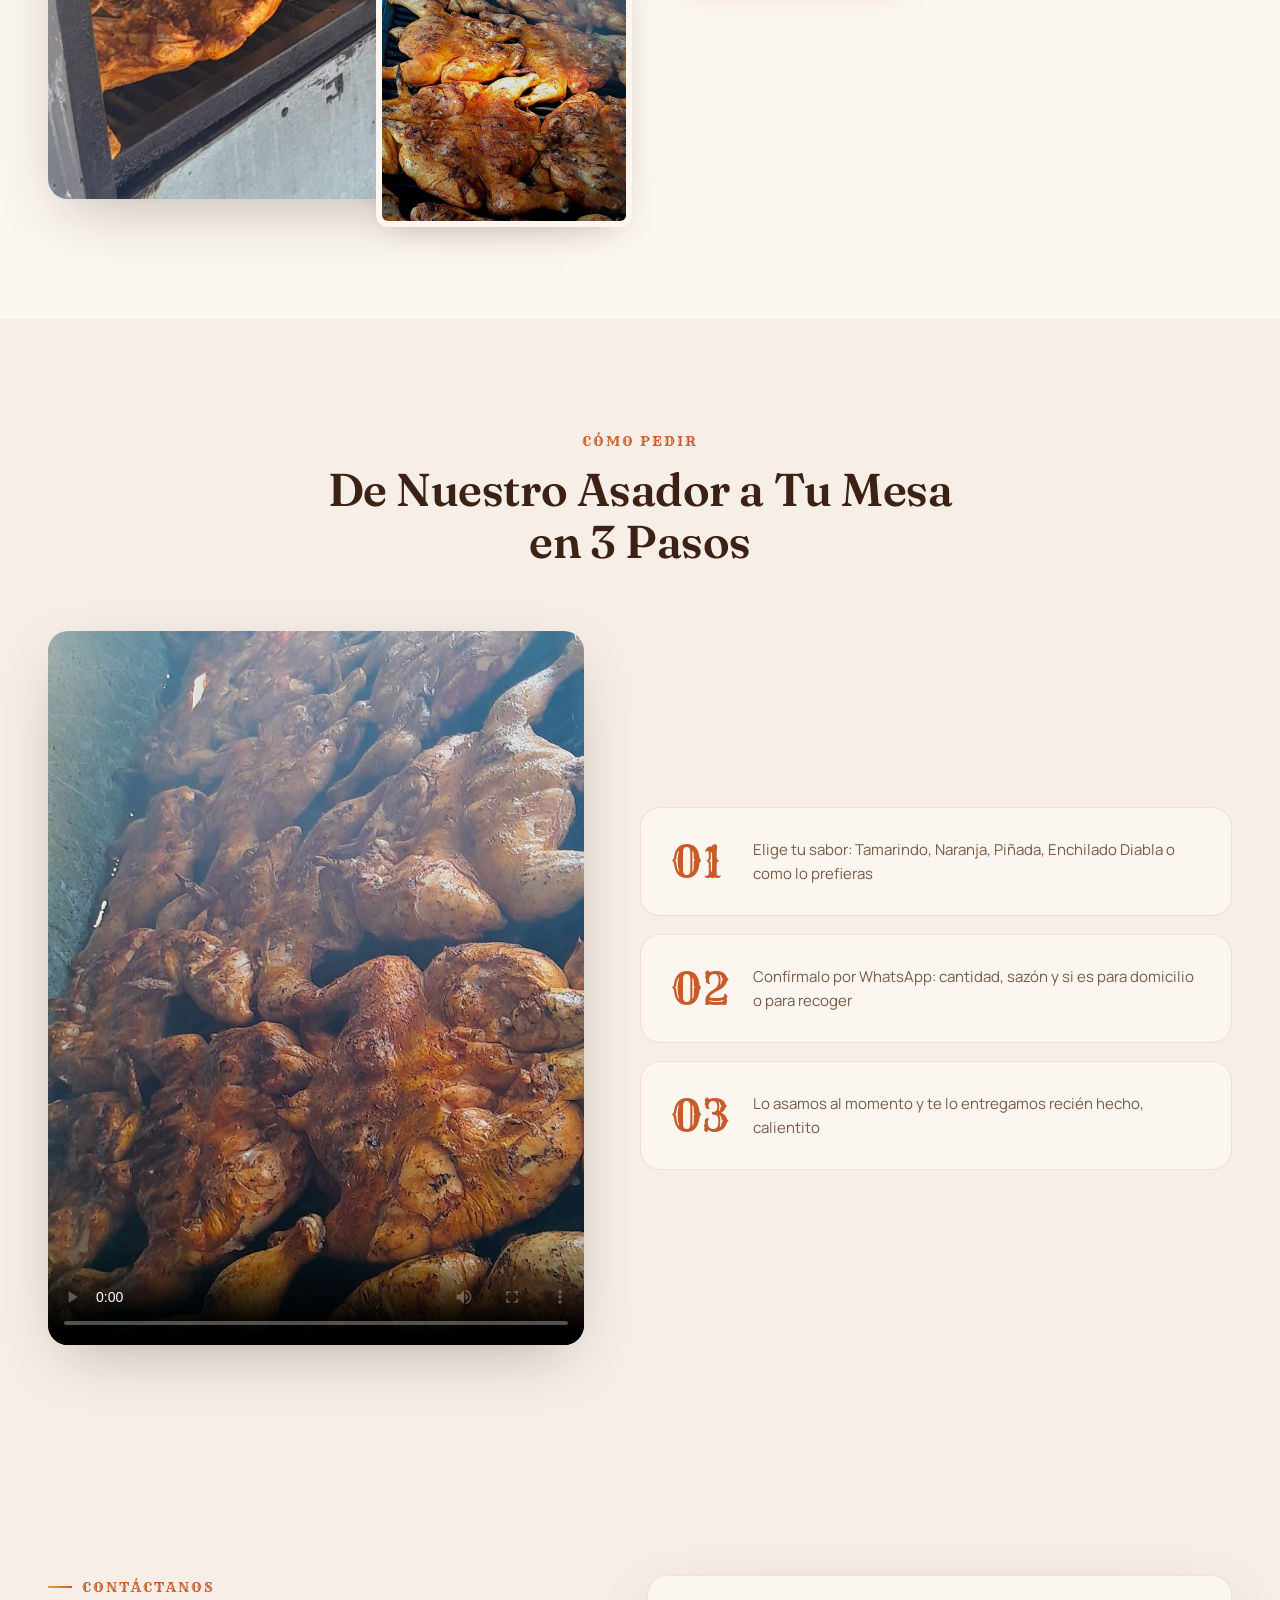
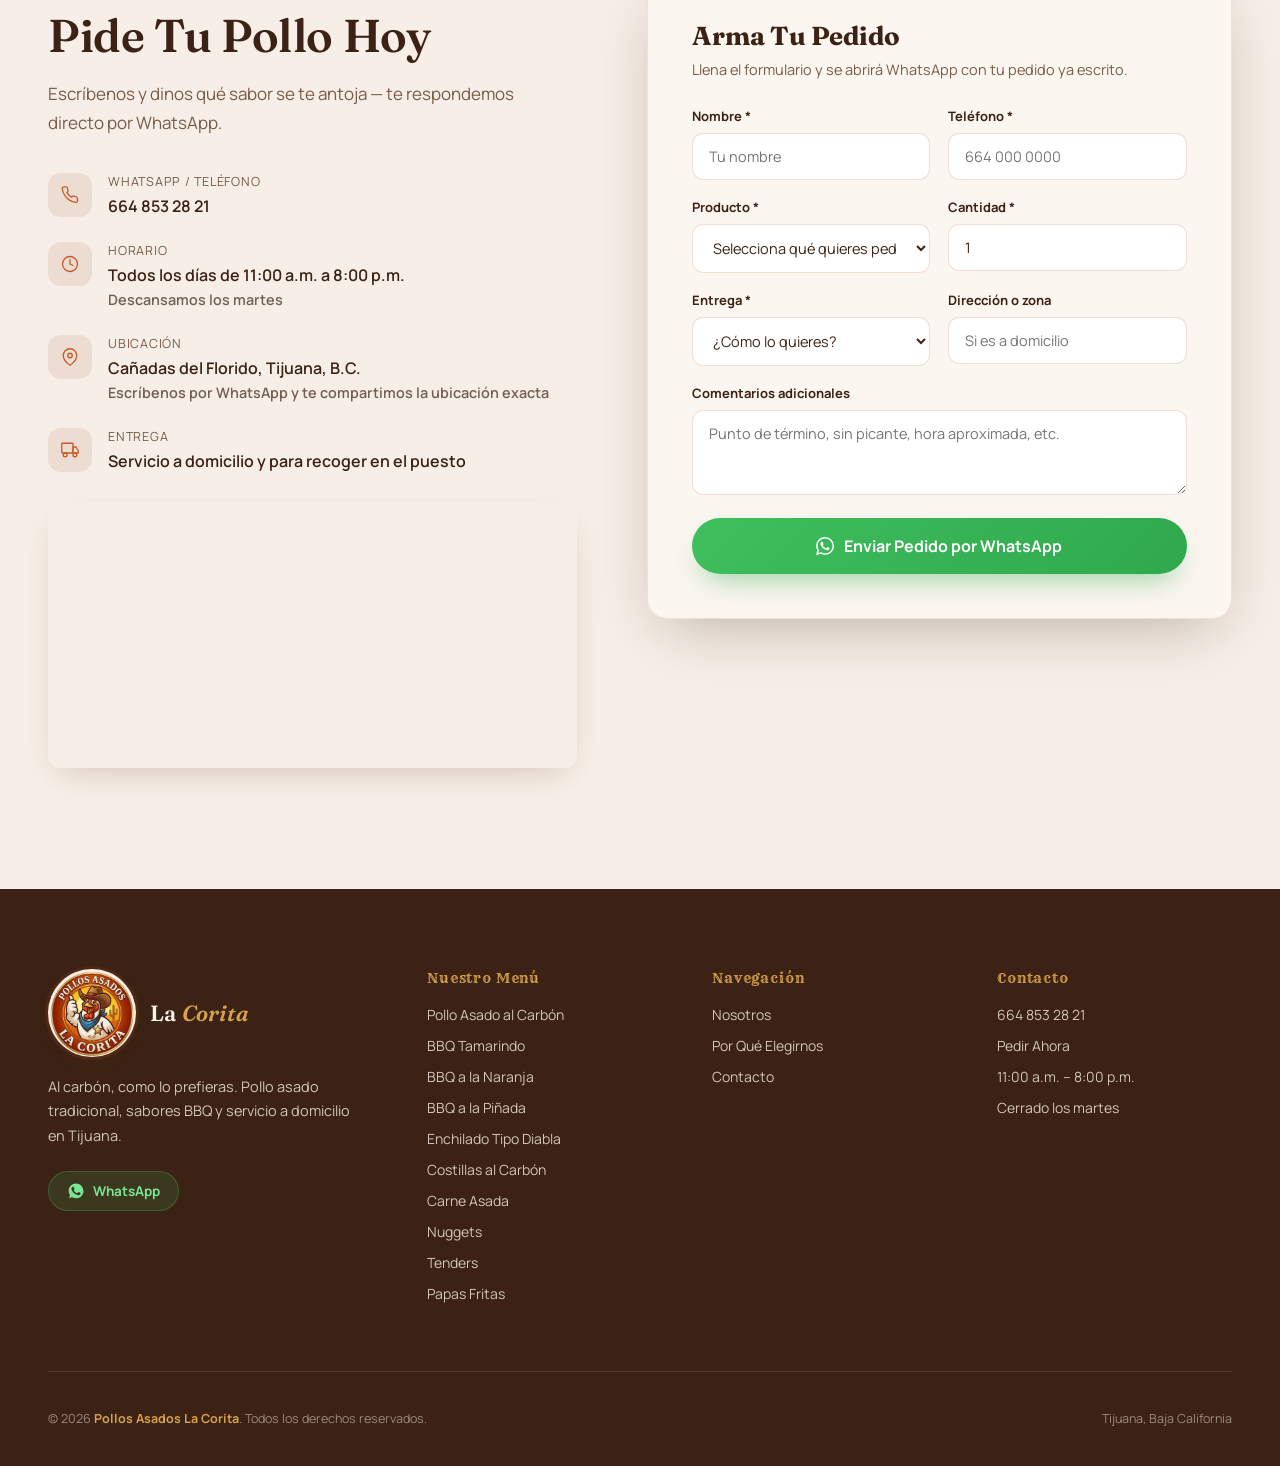
==== commit 602d9702: "hacienod cambios" ====
--- a/index.html
+++ b/index.html
@@ -4,10 +4,10 @@
   <meta charset="UTF-8">
   <meta name="viewport" content="width=device-width, initial-scale=1.0">
   <title>Pollos Asados La Corita — Pollo al Carbón en Tijuana | Como Lo Prefieras</title>
-  <meta name="description" content="Pollos Asados La Corita: pollo asado al carbón en Tijuana con sabores BBQ Tamarindo, BBQ a la Naranja, BBQ a la Piñada y Enchilado tipo Diabla. Servicio a domicilio y para recoger. Pide hoy por WhatsApp.">
-  <meta name="keywords" content="pollos asados tijuana, pollo al carbon tijuana, pollo a domicilio tijuana, costillas al carbon, bbq tamarindo, la corita">
+  <meta name="description" content="Pollos Asados La Corita: pollo asado al carbón en Tijuana con sabores BBQ Tamarindo, BBQ a la Naranja, BBQ a la Piñada y Enchilado tipo Diabla. También costillas, carne asada, nuggets, tenders y papas fritas. Servicio a domicilio y para recoger. Pide hoy por WhatsApp.">
+  <meta name="keywords" content="pollos asados tijuana, pollo al carbon tijuana, pollo a domicilio tijuana, costillas al carbon, carne asada tijuana, nuggets tijuana, tenders de pollo, papas fritas tijuana, bbq tamarindo, la corita">
   <meta property="og:title" content="Pollos Asados La Corita — Pollo al Carbón en Tijuana">
-  <meta property="og:description" content="Pollo asado al carbón, sabores BBQ y servicio a domicilio. Como lo prefieras.">
+  <meta property="og:description" content="Pollo asado al carbón, costillas, carne asada, nuggets, tenders y papas fritas. Servicio a domicilio. Como lo prefieras.">
   <meta property="og:type" content="website">
   <meta property="og:image" content="imagenes/puesto-atardecer-1.jpeg">
   <link rel="icon" type="image/svg+xml" href="data:image/svg+xml,%3Csvg xmlns='http://www.w3.org/2000/svg' viewBox='0 0 100 100'%3E%3Crect width='100' height='100' rx='24' fill='%23C75B29'/%3E%3Ctext x='50' y='69' font-family='Georgia,serif' font-weight='700' font-size='56' fill='%23EDDCD2' text-anchor='middle'%3EC%3C/text%3E%3C/svg%3E">
@@ -294,10 +294,13 @@
     <div class="prod-header">
       <div>
         <p class="eyebrow">Nuestro menú</p>
-        <h2 class="heading">Sabores Hechos al Carbón</h2>
+        <h2 class="heading">Nuestro Menú Completo</h2>
+        <p class="sub">Pollo asado, costillas, carne asada, nuggets, tenders y papas fritas —todo lo que manejamos, en un solo lugar.</p>
       </div>
       <a href="https://wa.me/526648532821?text=Hola%2C%20quiero%20pedir%20pollo%20asado%20%F0%9F%94%A5" target="_blank" rel="noopener noreferrer" class="btn-outline rev">Pedir por WhatsApp</a>
     </div>
+
+    <h3 class="menu-group-title rev">Pollo Asado — Elige Tu Sabor</h3>
     <div class="svc-grid">
 
       <div class="svc-card rev d1">
@@ -361,7 +364,12 @@
         <span class="prod-pill">Picante</span>
       </div>
 
-      <div class="svc-card rev d2">
+    </div>
+
+    <h3 class="menu-group-title menu-group-title--second rev">También en el Menú</h3>
+    <div class="svc-grid">
+
+      <div class="svc-card rev d1">
         <div class="svc-icon">
           <svg width="24" height="24" viewBox="0 0 24 24" fill="none" stroke="currentColor" stroke-width="1.6" stroke-linecap="round" stroke-linejoin="round" aria-hidden="true">
             <rect x="3" y="10" width="18" height="4" rx="1.5"/>
@@ -371,6 +379,55 @@
         <h3>Costillas al Carbón</h3>
         <p>Costillas asadas lentamente hasta quedar suaves, con ese sabor ahumado de siempre.</p>
         <span class="prod-pill">Al carbón</span>
+      </div>
+
+      <div class="svc-card rev d2">
+        <div class="svc-icon">
+          <svg width="24" height="24" viewBox="0 0 24 24" fill="none" stroke="currentColor" stroke-width="1.6" stroke-linecap="round" stroke-linejoin="round" aria-hidden="true">
+            <ellipse cx="12" cy="12" rx="8.5" ry="6.3" transform="rotate(-8 12 12)"/>
+            <path d="M8 10.5l2 5M12 9.3v6.4M16 10.5l-2 5"/>
+          </svg>
+        </div>
+        <h3>Carne Asada</h3>
+        <p>Corte jugoso asado al carbón, con ese toque ahumado que solo da la brasa de verdad.</p>
+        <span class="prod-pill">Al carbón</span>
+      </div>
+
+      <div class="svc-card rev d3">
+        <div class="svc-icon">
+          <svg width="24" height="24" viewBox="0 0 24 24" fill="none" stroke="currentColor" stroke-width="1.6" stroke-linecap="round" stroke-linejoin="round" aria-hidden="true">
+            <circle cx="8" cy="9.5" r="3.4"/>
+            <circle cx="15.5" cy="8.5" r="2.8"/>
+            <circle cx="12" cy="15.3" r="3.6"/>
+          </svg>
+        </div>
+        <h3>Nuggets</h3>
+        <p>Piezas de pollo empanizadas y doradas, crujientes por fuera y tiernas por dentro.</p>
+        <span class="prod-pill">Favorito infantil</span>
+      </div>
+
+      <div class="svc-card rev d4">
+        <div class="svc-icon">
+          <svg width="24" height="24" viewBox="0 0 24 24" fill="none" stroke="currentColor" stroke-width="1.6" stroke-linecap="round" stroke-linejoin="round" aria-hidden="true">
+            <rect x="3.5" y="7.5" width="15" height="5" rx="2.5" transform="rotate(-10 11 10)"/>
+            <rect x="6" y="12.7" width="14" height="4.6" rx="2.3" transform="rotate(8 13 15)"/>
+          </svg>
+        </div>
+        <h3>Tenders</h3>
+        <p>Tiras de pollo empanizado, doradas y crujientes por fuera, tiernas por dentro.</p>
+        <span class="prod-pill">Crujientes</span>
+      </div>
+
+      <div class="svc-card rev d1">
+        <div class="svc-icon">
+          <svg width="24" height="24" viewBox="0 0 24 24" fill="none" stroke="currentColor" stroke-width="1.6" stroke-linecap="round" stroke-linejoin="round" aria-hidden="true">
+            <path d="M6.5 10h11l-1.6 9.5a1.2 1.2 0 0 1-1.2 1H9.3a1.2 1.2 0 0 1-1.2-1L6.5 10z"/>
+            <path d="M5.5 10h13M9 10V5.5M12 10V4M15 10V5.5"/>
+          </svg>
+        </div>
+        <h3>Papas Fritas</h3>
+        <p>Papas doradas y crujientes, la guarnición perfecta para acompañar tu pedido.</p>
+        <span class="prod-pill">Guarnición</span>
       </div>
 
     </div>
@@ -525,20 +582,28 @@
             </div>
             <div class="frow">
               <div class="fg">
-                <label class="fl" for="fs">Sabor *</label>
+                <label class="fl" for="fs">Producto *</label>
                 <select class="fi" id="fs" name="sabor" required>
-                  <option value="">Selecciona un sabor</option>
-                  <option value="Pollo Asado al Carbón (clásico)">Pollo Asado al Carbón (clásico)</option>
-                  <option value="BBQ Tamarindo">BBQ Tamarindo</option>
-                  <option value="BBQ a la Naranja">BBQ a la Naranja</option>
-                  <option value="BBQ a la Piñada">BBQ a la Piñada</option>
-                  <option value="Enchilado Tipo Diabla">Enchilado Tipo Diabla</option>
-                  <option value="Costillas al Carbón">Costillas al Carbón</option>
+                  <option value="">Selecciona qué quieres pedir</option>
+                  <optgroup label="Pollo asado — sabor">
+                    <option value="Pollo Asado al Carbón (clásico)">Pollo Asado al Carbón (clásico)</option>
+                    <option value="BBQ Tamarindo">BBQ Tamarindo</option>
+                    <option value="BBQ a la Naranja">BBQ a la Naranja</option>
+                    <option value="BBQ a la Piñada">BBQ a la Piñada</option>
+                    <option value="Enchilado Tipo Diabla">Enchilado Tipo Diabla</option>
+                  </optgroup>
+                  <optgroup label="También del menú">
+                    <option value="Costillas al Carbón">Costillas al Carbón</option>
+                    <option value="Carne Asada">Carne Asada</option>
+                    <option value="Nuggets">Nuggets</option>
+                    <option value="Tenders">Tenders</option>
+                    <option value="Papas Fritas">Papas Fritas</option>
+                  </optgroup>
                   <option value="Como lo prefieras / combinado">Como lo prefieras / combinado</option>
                 </select>
               </div>
               <div class="fg">
-                <label class="fl" for="fc">Cantidad de pollos *</label>
+                <label class="fl" for="fc">Cantidad *</label>
                 <input class="fi" type="number" id="fc" name="cantidad" min="1" value="1" required>
               </div>
             </div>
@@ -592,7 +657,7 @@
         </a>
       </div>
       <div>
-        <p class="foot-col-title">Sabores</p>
+        <p class="foot-col-title">Nuestro Menú</p>
         <ul class="foot-links">
           <li><a href="#sabores">Pollo Asado al Carbón</a></li>
           <li><a href="#sabores">BBQ Tamarindo</a></li>
@@ -600,6 +665,10 @@
           <li><a href="#sabores">BBQ a la Piñada</a></li>
           <li><a href="#sabores">Enchilado Tipo Diabla</a></li>
           <li><a href="#sabores">Costillas al Carbón</a></li>
+          <li><a href="#sabores">Carne Asada</a></li>
+          <li><a href="#sabores">Nuggets</a></li>
+          <li><a href="#sabores">Tenders</a></li>
+          <li><a href="#sabores">Papas Fritas</a></li>
         </ul>
       </div>
       <div>
--- a/styles.css
+++ b/styles.css
@@ -570,6 +570,15 @@
    ============================================================ */
 .prod-header{ display:flex; align-items:flex-end; justify-content:space-between; gap:20px; margin-bottom:52px; flex-wrap:wrap; }
 .prod-header .heading{ margin:0; }
+.prod-header .sub{ margin:14px 0 0; }
+
+.menu-group-title{
+  display:flex; align-items:center; gap:16px;
+  font-family:var(--font-display); font-weight:600; font-size:20px;
+  color:var(--cafe); margin:0 0 24px;
+}
+.menu-group-title::after{ content:''; flex:1; height:1px; background:rgba(199,91,41,.22); }
+.menu-group-title--second{ margin-top:52px; }
 
 .svc-grid{ display:grid; grid-template-columns:repeat(3,1fr); gap:26px; }
 .svc-card{
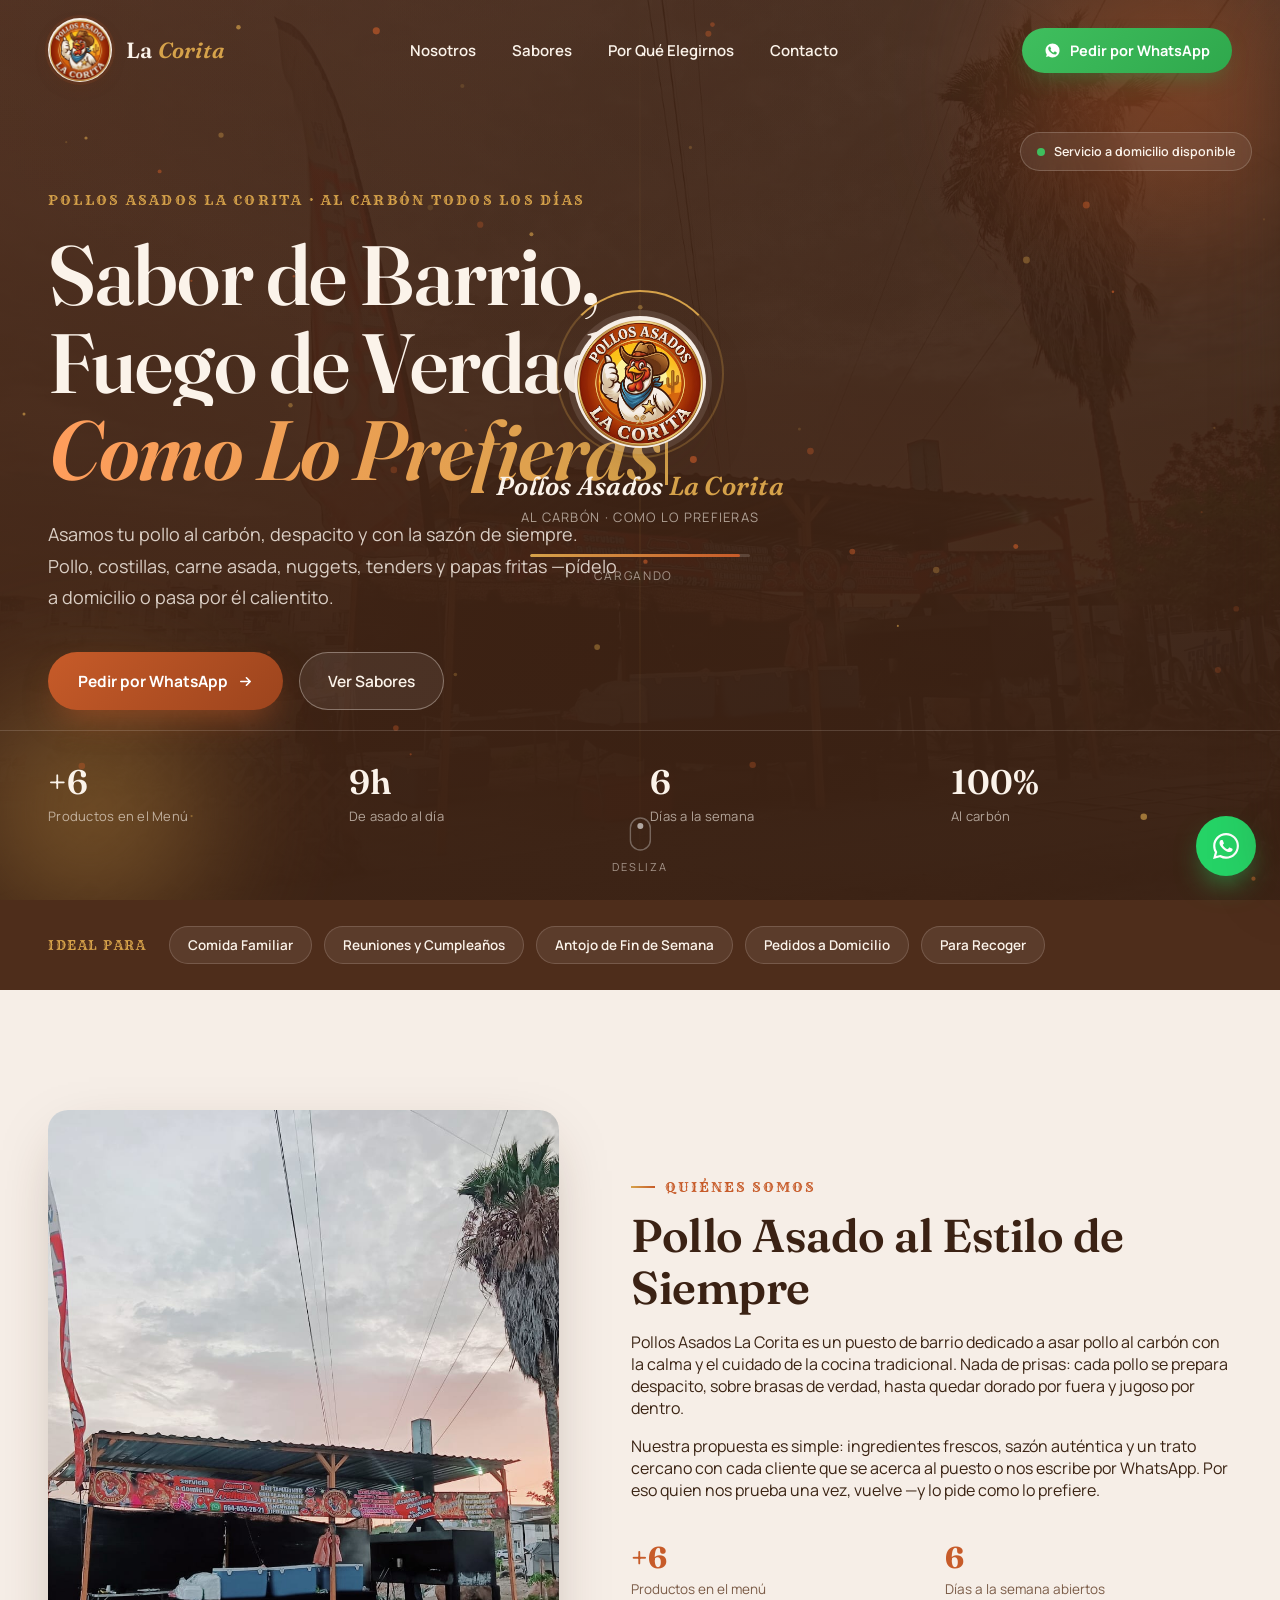
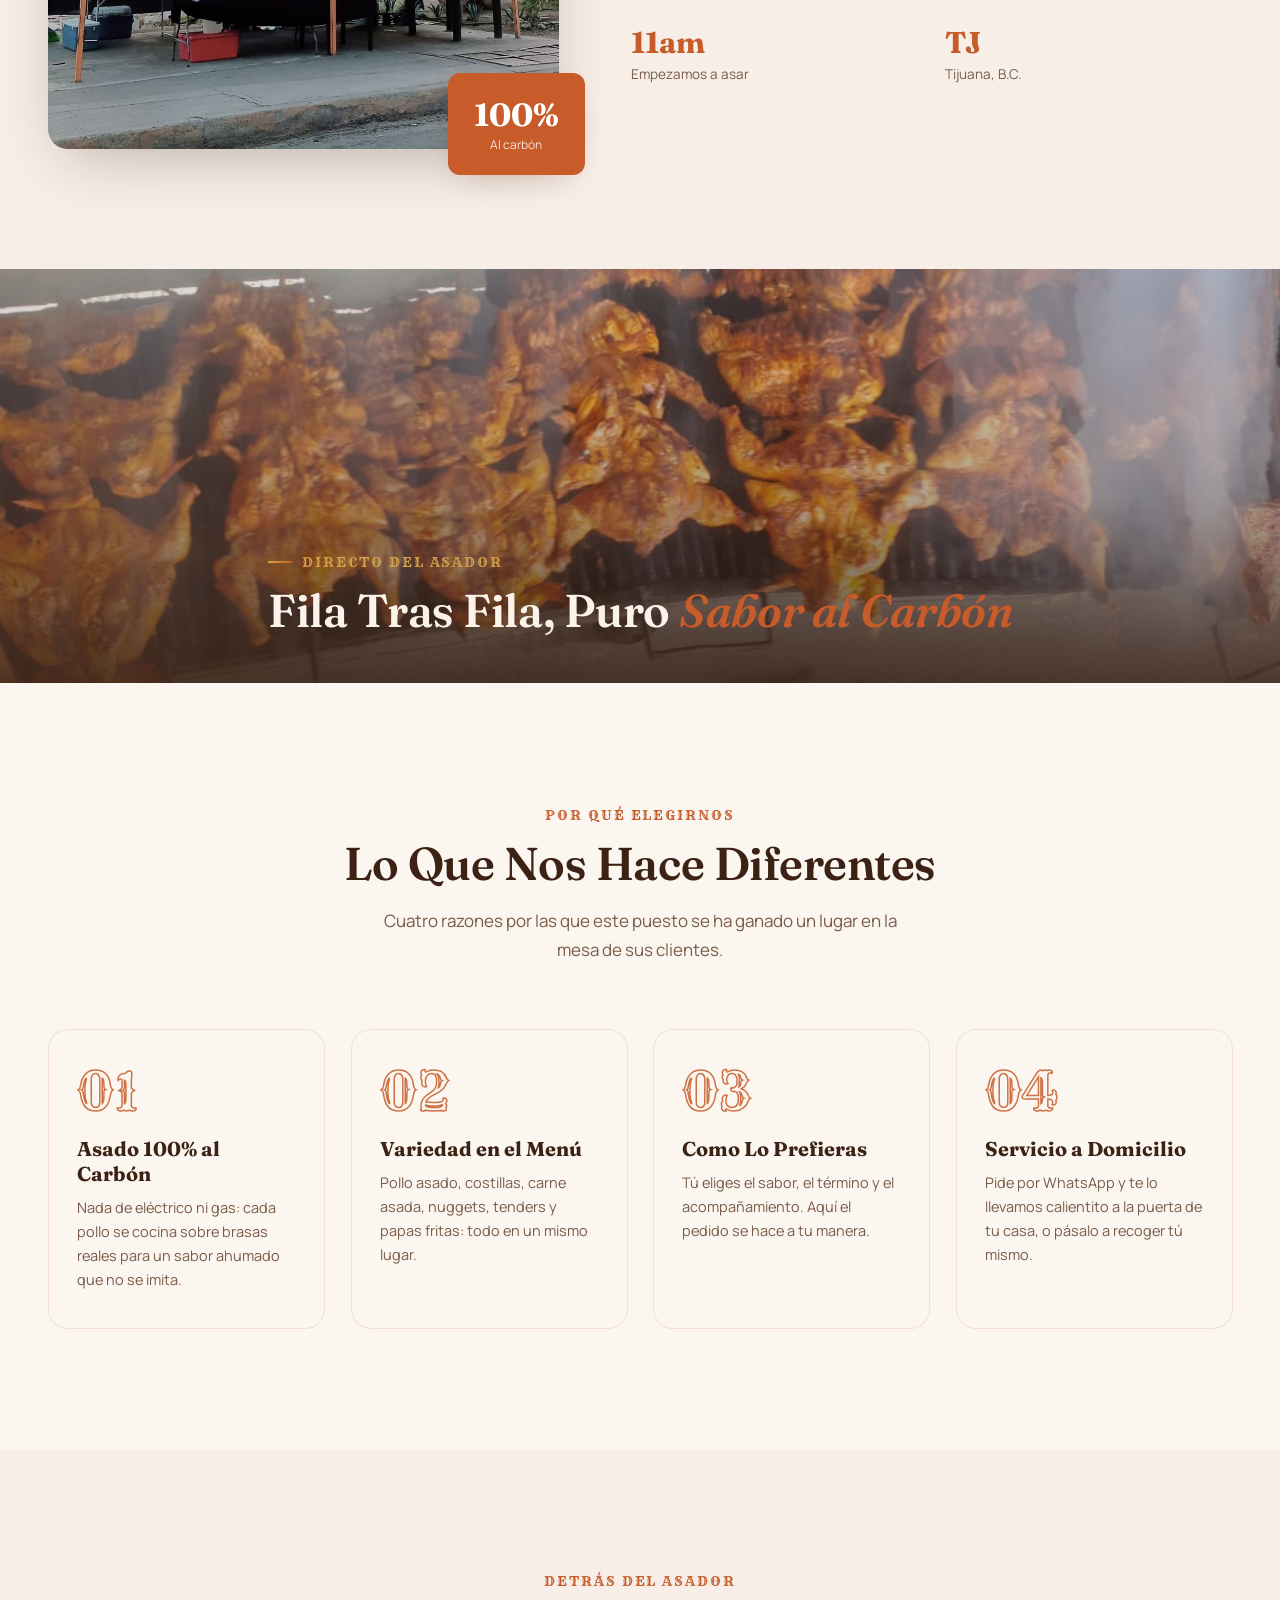
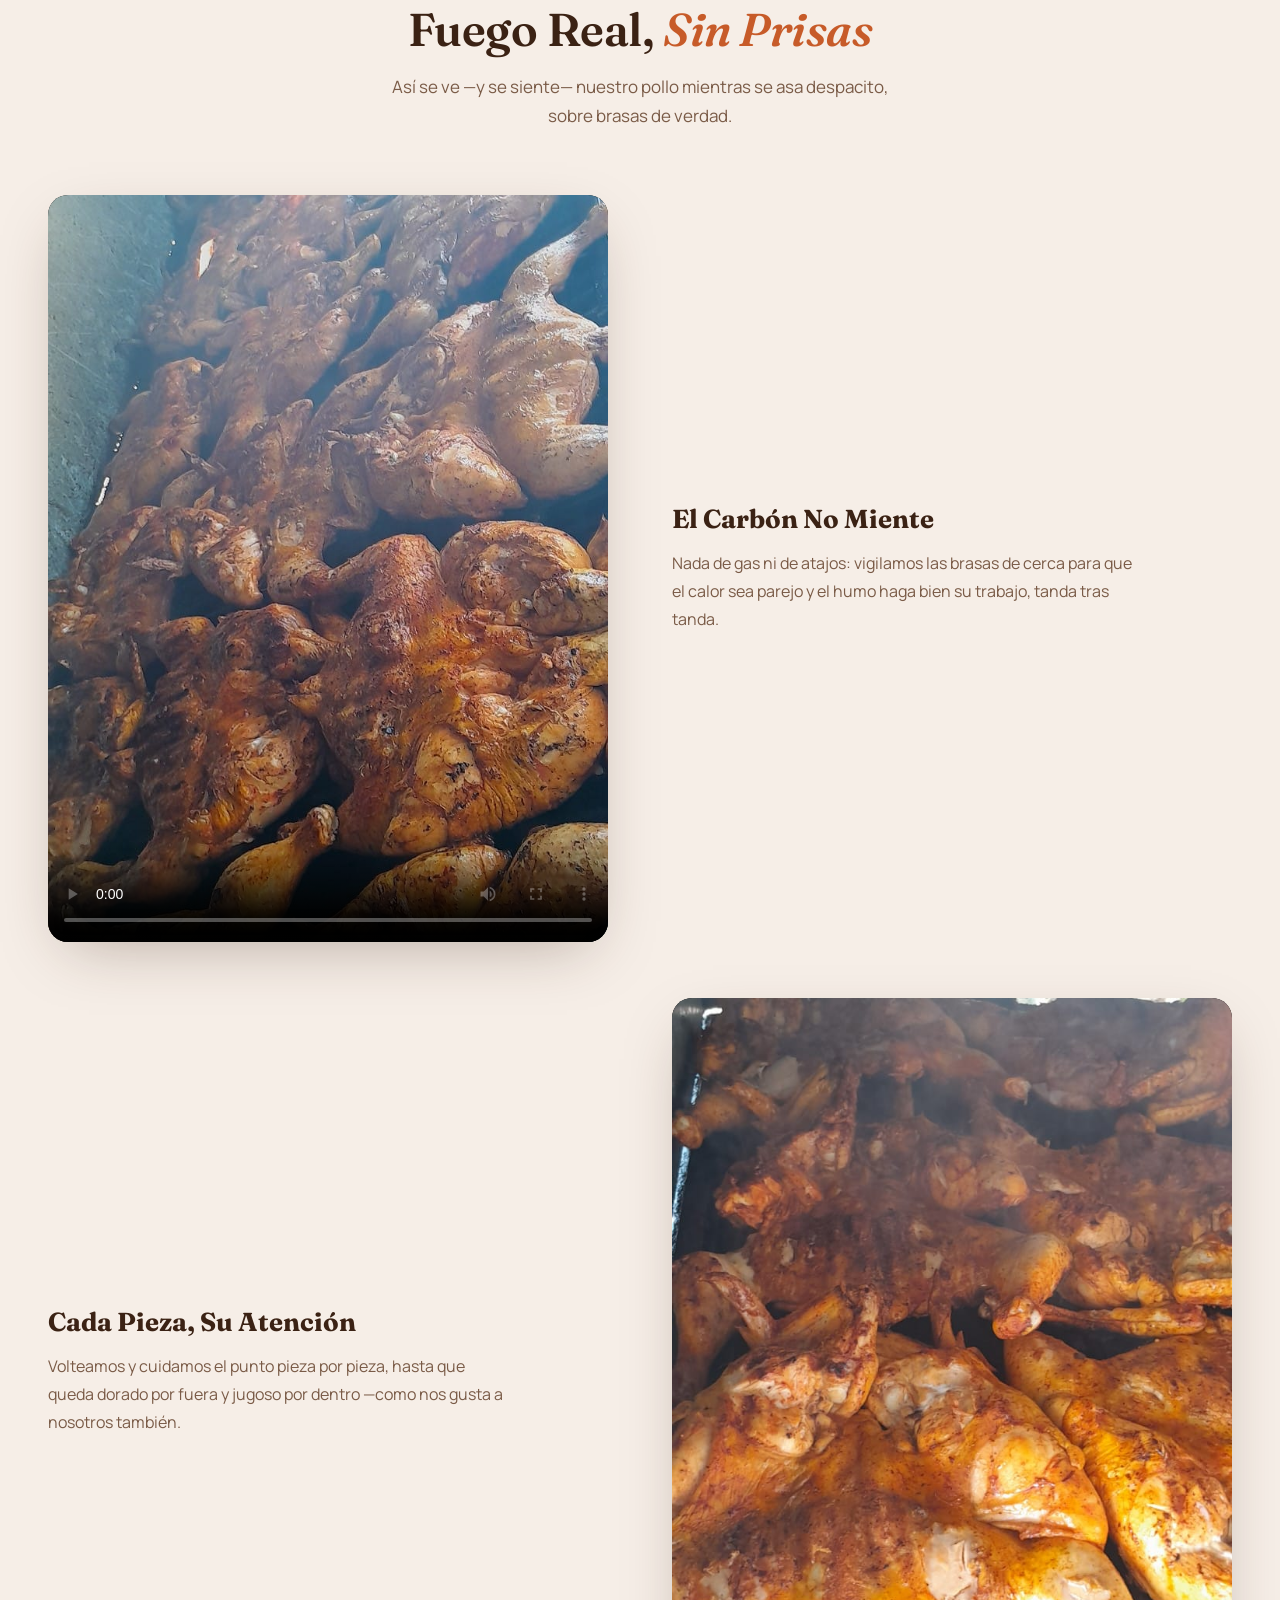
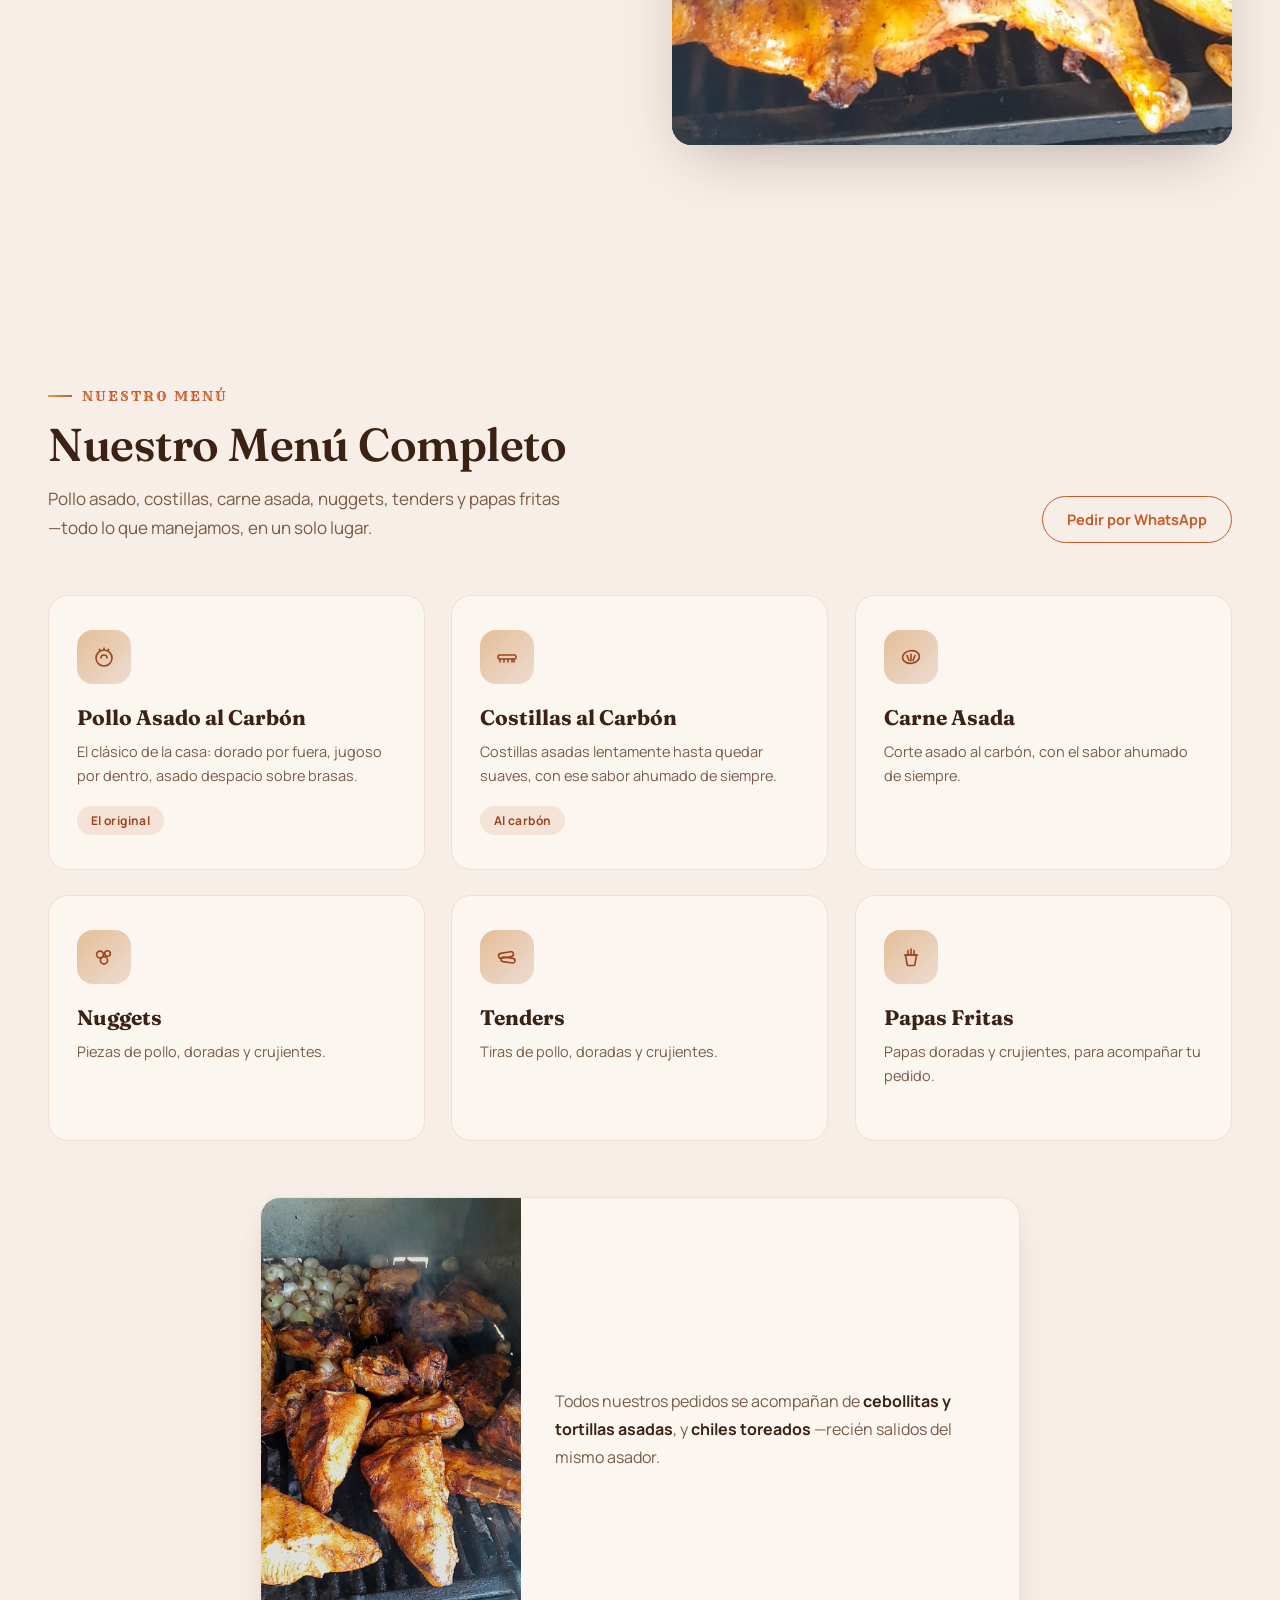
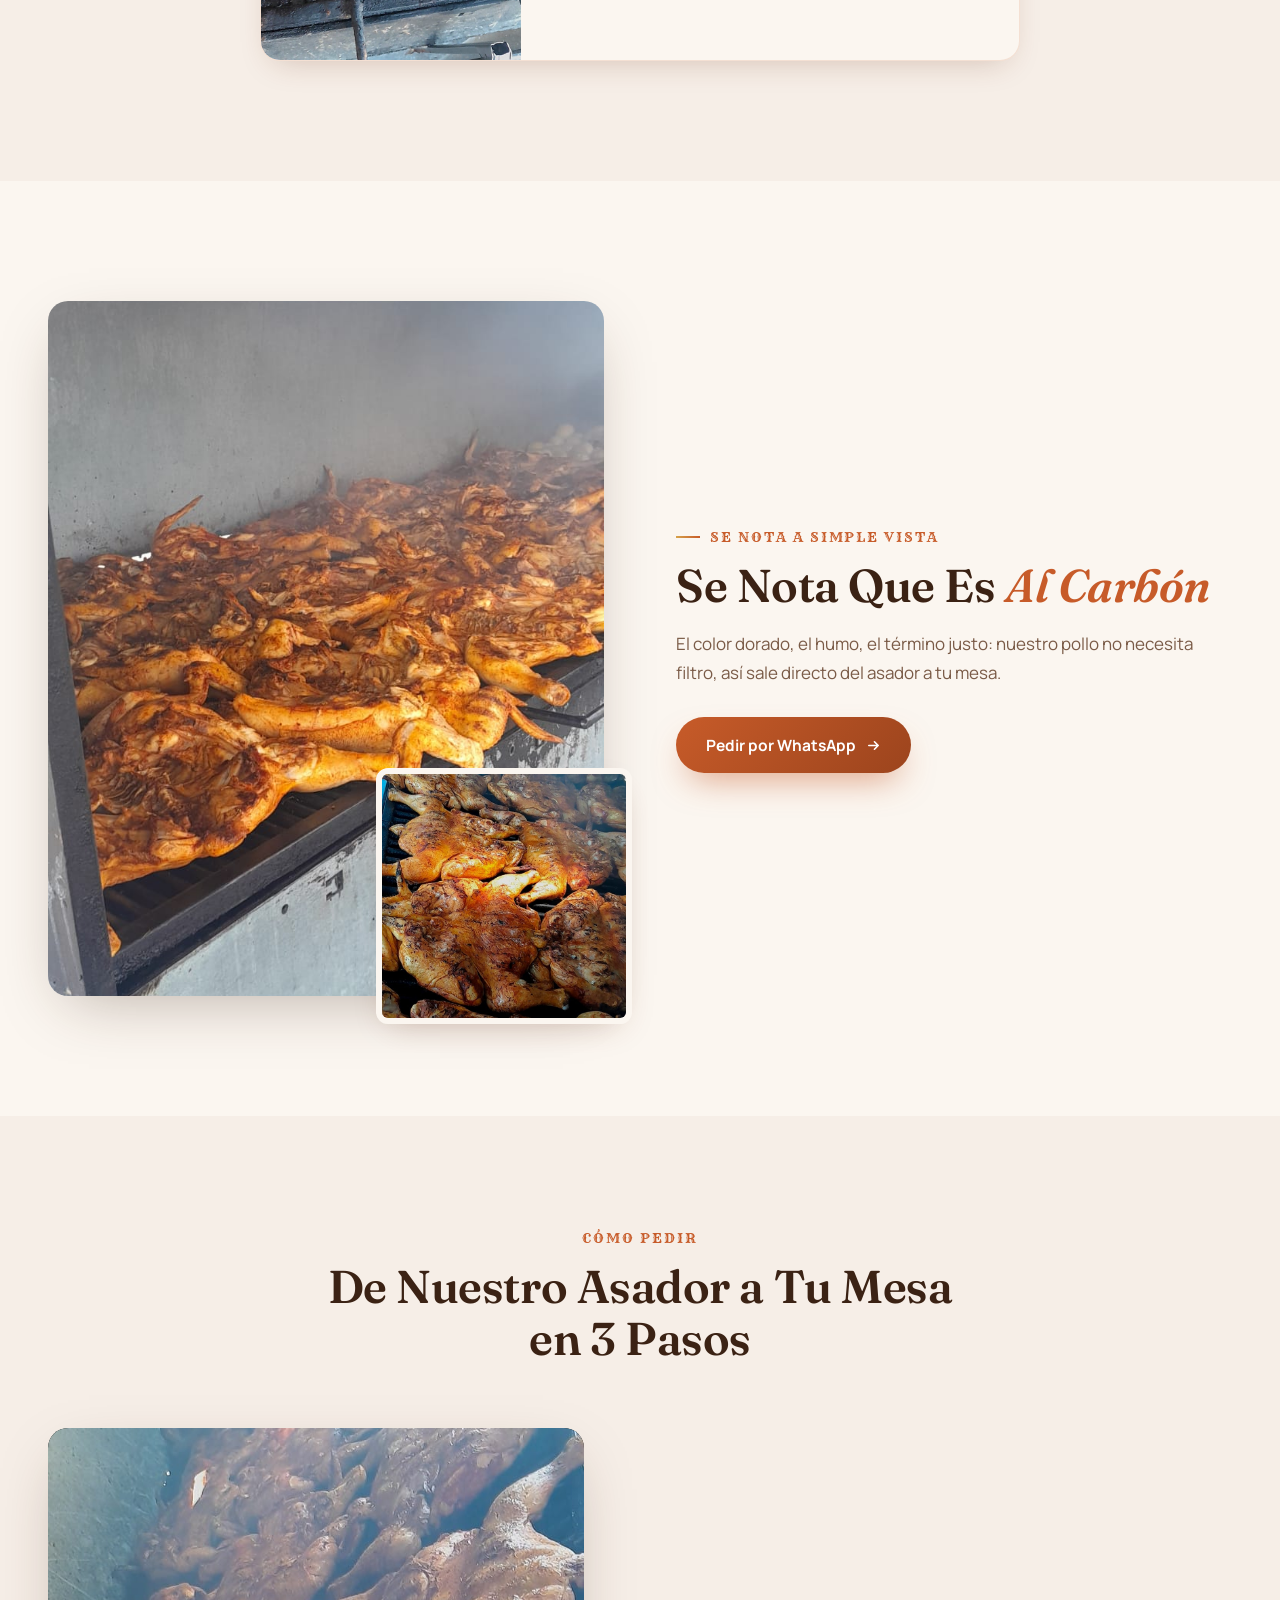
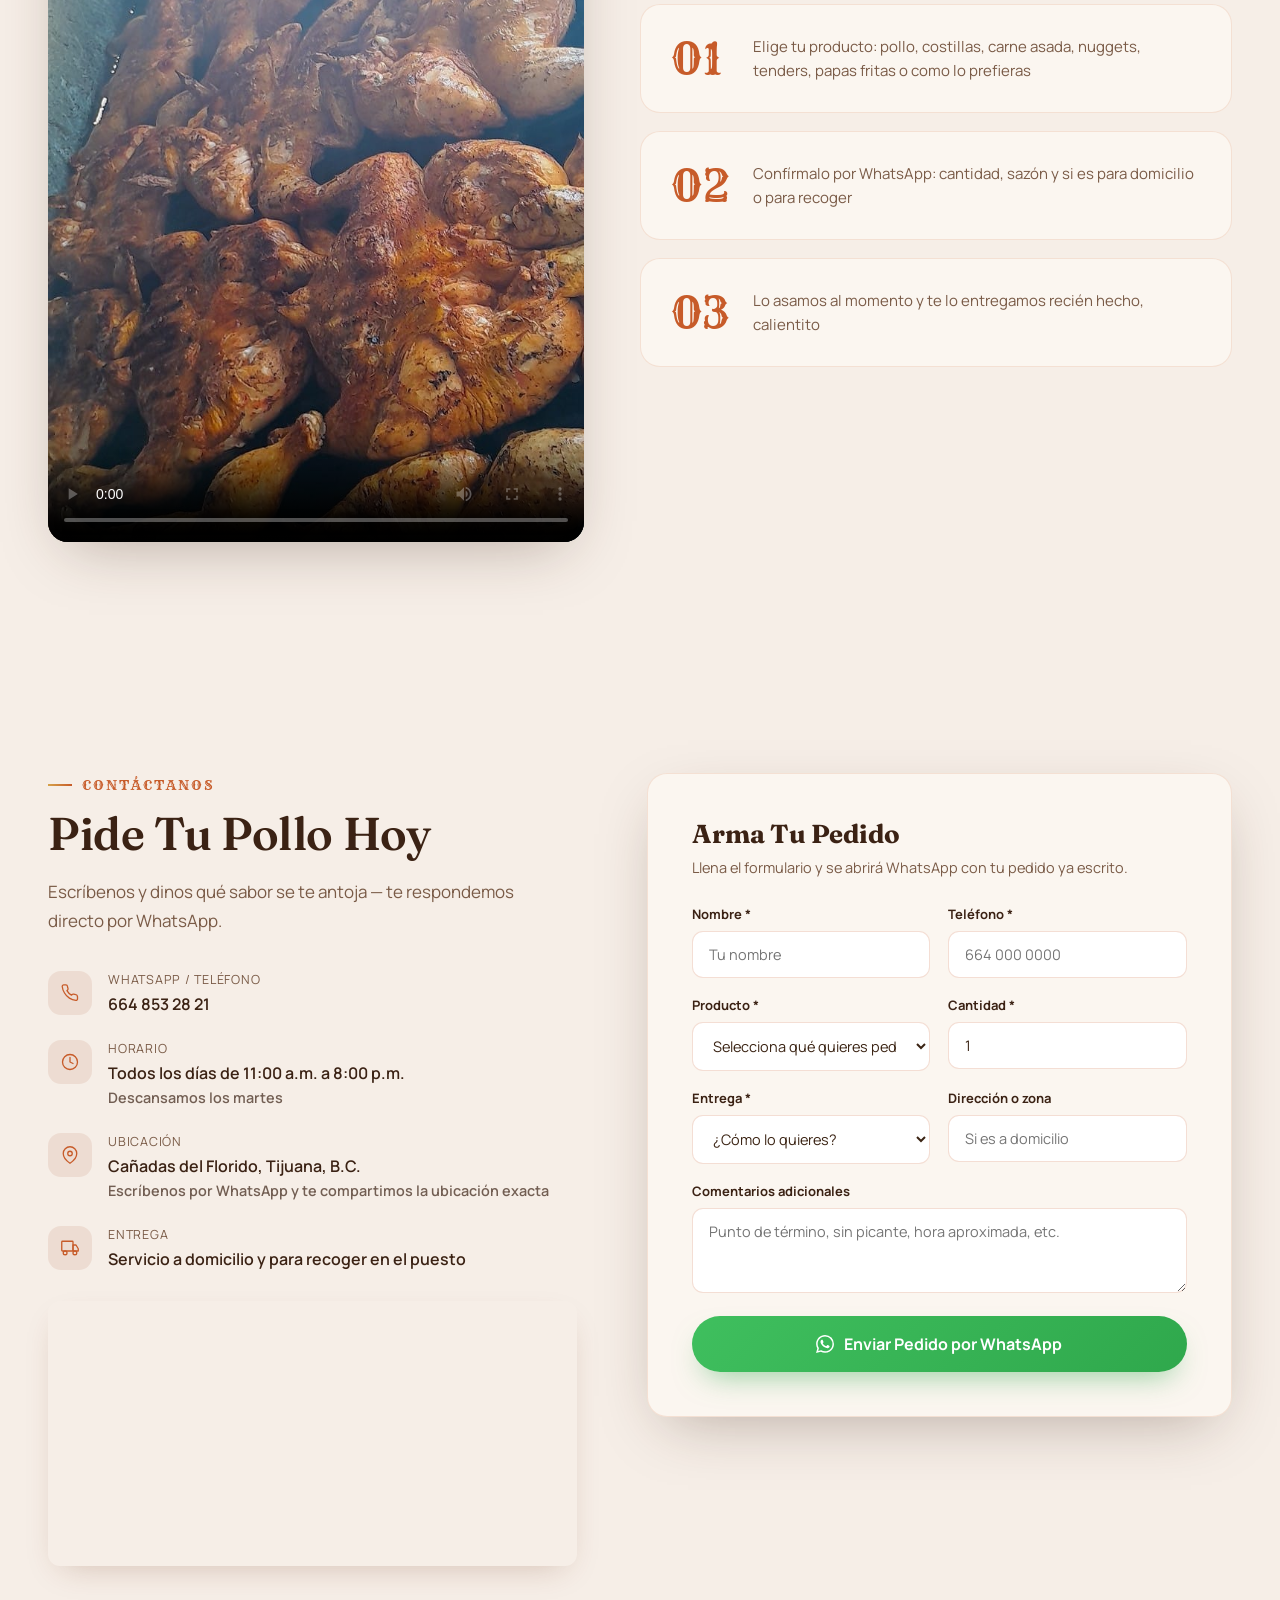
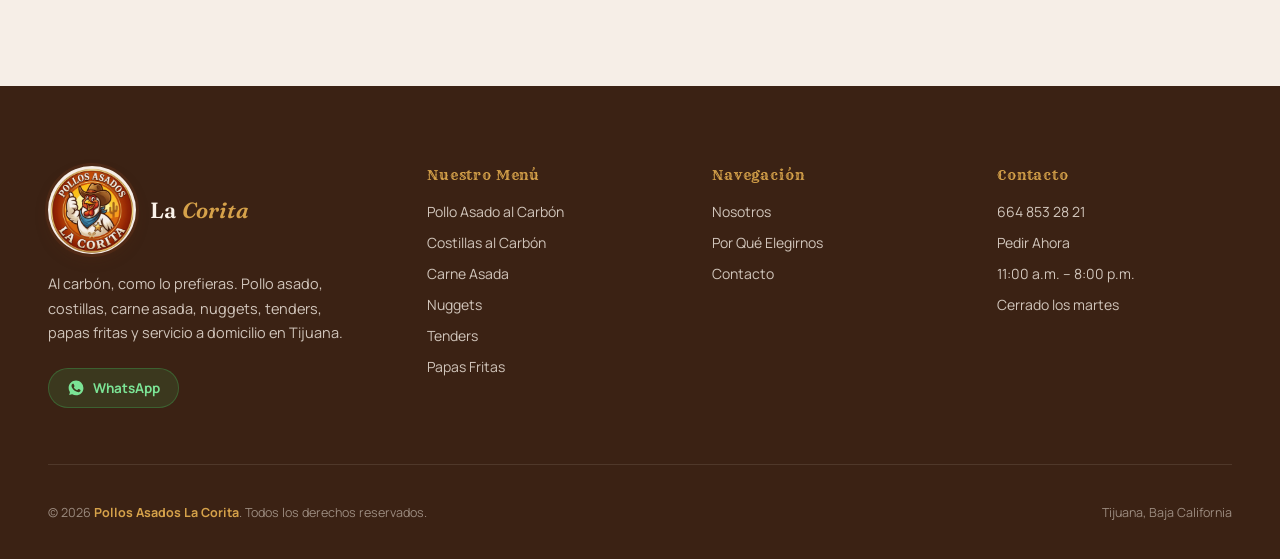
==== commit 67fd20b7: "cambiando ubicascion" ====
--- a/index.html
+++ b/index.html
@@ -4,8 +4,8 @@
   <meta charset="UTF-8">
   <meta name="viewport" content="width=device-width, initial-scale=1.0">
   <title>Pollos Asados La Corita — Pollo al Carbón en Tijuana | Como Lo Prefieras</title>
-  <meta name="description" content="Pollos Asados La Corita: pollo asado al carbón en Tijuana con sabores BBQ Tamarindo, BBQ a la Naranja, BBQ a la Piñada y Enchilado tipo Diabla. También costillas, carne asada, nuggets, tenders y papas fritas. Servicio a domicilio y para recoger. Pide hoy por WhatsApp.">
-  <meta name="keywords" content="pollos asados tijuana, pollo al carbon tijuana, pollo a domicilio tijuana, costillas al carbon, carne asada tijuana, nuggets tijuana, tenders de pollo, papas fritas tijuana, bbq tamarindo, la corita">
+  <meta name="description" content="Pollos Asados La Corita: pollo asado al carbón en Tijuana. También costillas, carne asada, nuggets, tenders y papas fritas. Servicio a domicilio y para recoger. Pide hoy por WhatsApp.">
+  <meta name="keywords" content="pollos asados tijuana, pollo al carbon tijuana, pollo a domicilio tijuana, costillas al carbon, carne asada tijuana, nuggets tijuana, tenders de pollo, papas fritas tijuana, la corita">
   <meta property="og:title" content="Pollos Asados La Corita — Pollo al Carbón en Tijuana">
   <meta property="og:description" content="Pollo asado al carbón, costillas, carne asada, nuggets, tenders y papas fritas. Servicio a domicilio. Como lo prefieras.">
   <meta property="og:type" content="website">
@@ -90,8 +90,8 @@
         <span class="h1-line h1-accent"><span class="h1-inner"><span class="accent-cycle" id="accentCycle">Como Lo Prefieras</span><span class="accent-caret"></span></span></span>
       </h1>
       <p class="hero-p rev">
-        Asamos tu pollo al carbón, despacito y con la sazón de siempre. Elige tu estilo BBQ favorito
-        —Tamarindo, Naranja, Piñada o Enchilado tipo Diabla— y pídelo a domicilio o pasa por él calientito.
+        Asamos tu pollo al carbón, despacito y con la sazón de siempre. Pollo, costillas, carne asada,
+        nuggets, tenders y papas fritas —pídelo a domicilio o pasa por él calientito.
       </p>
       <div class="hero-btns rev">
         <a href="https://wa.me/526648532821?text=Hola%2C%20quiero%20pedir%20pollo%20asado%20%F0%9F%94%A5" target="_blank" rel="noopener noreferrer" class="btn-primary">
@@ -109,8 +109,8 @@
     <div class="wrap">
       <div class="stats-row">
         <div class="stat-col">
-          <span class="stat-val" data-hero-count="4" data-prefix="+" data-suffix="">+0</span>
-          <span class="stat-lbl">Sabores BBQ</span>
+          <span class="stat-val" data-hero-count="6" data-prefix="+" data-suffix="">+0</span>
+          <span class="stat-lbl">Productos en el Menú</span>
         </div>
         <div class="stat-col">
           <span class="stat-val" data-hero-count="9" data-prefix="" data-suffix="h">0h</span>
@@ -184,8 +184,8 @@
         <p>Nuestra propuesta es simple: ingredientes frescos, sazón auténtica y un trato cercano con cada cliente que se acerca al puesto o nos escribe por WhatsApp. Por eso quien nos prueba una vez, vuelve —y lo pide como lo prefiere.</p>
         <div class="about-stats">
           <div class="a-stat">
-            <p class="a-stat-n" data-count="4" data-prefix="+" data-suffix=""></p>
-            <p class="a-stat-l">Sabores BBQ para elegir</p>
+            <p class="a-stat-n" data-count="6" data-prefix="+" data-suffix=""></p>
+            <p class="a-stat-l">Productos en el menú</p>
           </div>
           <div class="a-stat">
             <p class="a-stat-n" data-count="6" data-prefix="" data-suffix=""></p>
@@ -237,8 +237,8 @@
 
       <div class="why-num-card rev d2">
         <span class="wn-num">02</span>
-        <h3>Sabores Que Se Notan</h3>
-        <p>BBQ Tamarindo, BBQ a la Naranja, BBQ a la Piñada y Enchilado tipo Diabla: cada uno con su propio carácter.</p>
+        <h3>Variedad en el Menú</h3>
+        <p>Pollo asado, costillas, carne asada, nuggets, tenders y papas fritas: todo en un mismo lugar.</p>
       </div>
 
       <div class="why-num-card rev d3">
@@ -300,7 +300,6 @@
       <a href="https://wa.me/526648532821?text=Hola%2C%20quiero%20pedir%20pollo%20asado%20%F0%9F%94%A5" target="_blank" rel="noopener noreferrer" class="btn-outline rev">Pedir por WhatsApp</a>
     </div>
 
-    <h3 class="menu-group-title rev">Pollo Asado — Elige Tu Sabor</h3>
     <div class="svc-grid">
 
       <div class="svc-card rev d1">
@@ -319,59 +318,6 @@
       <div class="svc-card rev d2">
         <div class="svc-icon">
           <svg width="24" height="24" viewBox="0 0 24 24" fill="none" stroke="currentColor" stroke-width="1.6" stroke-linecap="round" stroke-linejoin="round" aria-hidden="true">
-            <path d="M12 2c2 3 3 5 3 7a3 3 0 1 1-6 0c0-2 1-4 3-7z"/>
-            <path d="M6 15c1.5 1.5 3 2 6 2s4.5-.5 6-2"/>
-            <path d="M4 20c2-1 4-1.5 8-1.5S18 19 20 20"/>
-          </svg>
-        </div>
-        <h3>BBQ Tamarindo</h3>
-        <p>Salsa BBQ agridulce con el toque tangy del tamarindo. Un favorito para los que buscan algo distinto.</p>
-        <span class="prod-pill">Agridulce</span>
-      </div>
-
-      <div class="svc-card rev d3">
-        <div class="svc-icon">
-          <svg width="24" height="24" viewBox="0 0 24 24" fill="none" stroke="currentColor" stroke-width="1.6" stroke-linecap="round" stroke-linejoin="round" aria-hidden="true">
-            <circle cx="12" cy="12" r="4"/>
-            <path d="M12 2v2M12 20v2M4.9 4.9l1.4 1.4M17.7 17.7l1.4 1.4M2 12h2M20 12h2M4.9 19.1l1.4-1.4M17.7 6.3l1.4-1.4"/>
-          </svg>
-        </div>
-        <h3>BBQ a la Naranja</h3>
-        <p>Dulce y cítrico, con un glaseado que resalta el ahumado del carbón en cada bocado.</p>
-        <span class="prod-pill">Cítrico</span>
-      </div>
-
-      <div class="svc-card rev d4">
-        <div class="svc-icon">
-          <svg width="24" height="24" viewBox="0 0 24 24" fill="none" stroke="currentColor" stroke-width="1.6" stroke-linecap="round" stroke-linejoin="round" aria-hidden="true">
-            <path d="M12 3c3 3 5 6 5 9a5 5 0 1 1-10 0c0-3 2-6 5-9z"/>
-          </svg>
-        </div>
-        <h3>BBQ a la Piñada</h3>
-        <p>Un toque tropical y ahumado a la vez, pensado para quienes quieren algo fuera de lo común.</p>
-        <span class="prod-pill">Tropical</span>
-      </div>
-
-      <div class="svc-card rev d1">
-        <div class="svc-icon">
-          <svg width="24" height="24" viewBox="0 0 24 24" fill="none" stroke="currentColor" stroke-width="1.6" stroke-linecap="round" stroke-linejoin="round" aria-hidden="true">
-            <path d="M12 2c-1 3-4 4-4 8a4 4 0 0 0 8 0c0-4-3-5-4-8z"/>
-            <path d="M8 18c1 1.3 2.3 2 4 2s3-.7 4-2"/>
-          </svg>
-        </div>
-        <h3>Enchilado Tipo Diabla</h3>
-        <p>Para los que sí le entran al picante: adobo enchilado con todo el carácter de la salsa diabla.</p>
-        <span class="prod-pill">Picante</span>
-      </div>
-
-    </div>
-
-    <h3 class="menu-group-title menu-group-title--second rev">También en el Menú</h3>
-    <div class="svc-grid">
-
-      <div class="svc-card rev d1">
-        <div class="svc-icon">
-          <svg width="24" height="24" viewBox="0 0 24 24" fill="none" stroke="currentColor" stroke-width="1.6" stroke-linecap="round" stroke-linejoin="round" aria-hidden="true">
             <rect x="3" y="10" width="18" height="4" rx="1.5"/>
             <path d="M5 14v3M9 14v3M13 14v3M17 14v3M19 14v3"/>
           </svg>
@@ -381,7 +327,7 @@
         <span class="prod-pill">Al carbón</span>
       </div>
 
-      <div class="svc-card rev d2">
+      <div class="svc-card rev d3">
         <div class="svc-icon">
           <svg width="24" height="24" viewBox="0 0 24 24" fill="none" stroke="currentColor" stroke-width="1.6" stroke-linecap="round" stroke-linejoin="round" aria-hidden="true">
             <ellipse cx="12" cy="12" rx="8.5" ry="6.3" transform="rotate(-8 12 12)"/>
@@ -389,11 +335,10 @@
           </svg>
         </div>
         <h3>Carne Asada</h3>
-        <p>Corte jugoso asado al carbón, con ese toque ahumado que solo da la brasa de verdad.</p>
-        <span class="prod-pill">Al carbón</span>
-      </div>
-
-      <div class="svc-card rev d3">
+        <p>Corte asado al carbón, con el sabor ahumado de siempre.</p>
+      </div>
+
+      <div class="svc-card rev d4">
         <div class="svc-icon">
           <svg width="24" height="24" viewBox="0 0 24 24" fill="none" stroke="currentColor" stroke-width="1.6" stroke-linecap="round" stroke-linejoin="round" aria-hidden="true">
             <circle cx="8" cy="9.5" r="3.4"/>
@@ -402,11 +347,10 @@
           </svg>
         </div>
         <h3>Nuggets</h3>
-        <p>Piezas de pollo empanizadas y doradas, crujientes por fuera y tiernas por dentro.</p>
-        <span class="prod-pill">Favorito infantil</span>
-      </div>
-
-      <div class="svc-card rev d4">
+        <p>Piezas de pollo, doradas y crujientes.</p>
+      </div>
+
+      <div class="svc-card rev d1">
         <div class="svc-icon">
           <svg width="24" height="24" viewBox="0 0 24 24" fill="none" stroke="currentColor" stroke-width="1.6" stroke-linecap="round" stroke-linejoin="round" aria-hidden="true">
             <rect x="3.5" y="7.5" width="15" height="5" rx="2.5" transform="rotate(-10 11 10)"/>
@@ -414,11 +358,10 @@
           </svg>
         </div>
         <h3>Tenders</h3>
-        <p>Tiras de pollo empanizado, doradas y crujientes por fuera, tiernas por dentro.</p>
-        <span class="prod-pill">Crujientes</span>
-      </div>
-
-      <div class="svc-card rev d1">
+        <p>Tiras de pollo, doradas y crujientes.</p>
+      </div>
+
+      <div class="svc-card rev d2">
         <div class="svc-icon">
           <svg width="24" height="24" viewBox="0 0 24 24" fill="none" stroke="currentColor" stroke-width="1.6" stroke-linecap="round" stroke-linejoin="round" aria-hidden="true">
             <path d="M6.5 10h11l-1.6 9.5a1.2 1.2 0 0 1-1.2 1H9.3a1.2 1.2 0 0 1-1.2-1L6.5 10z"/>
@@ -426,8 +369,7 @@
           </svg>
         </div>
         <h3>Papas Fritas</h3>
-        <p>Papas doradas y crujientes, la guarnición perfecta para acompañar tu pedido.</p>
-        <span class="prod-pill">Guarnición</span>
+        <p>Papas doradas y crujientes, para acompañar tu pedido.</p>
       </div>
 
     </div>
@@ -481,7 +423,7 @@
       <div class="proceso-steps">
         <div class="number-item number-item--row rev d1">
           <p class="num-v">01</p>
-          <p class="num-l">Elige tu sabor: Tamarindo, Naranja, Piñada, Enchilado Diabla o como lo prefieras</p>
+          <p class="num-l">Elige tu producto: pollo, costillas, carne asada, nuggets, tenders, papas fritas o como lo prefieras</p>
         </div>
         <div class="number-item number-item--row rev d2">
           <p class="num-v">02</p>
@@ -557,7 +499,7 @@
 
         <div class="map-wrap rev">
           <iframe
-            src="https://www.google.com/maps?q=Pollos+Asados+La+Corita+Tijuana&output=embed"
+            src="https://www.google.com/maps/embed?pb=!1m17!1m12!1m3!1d3366.381149176627!2d-116.86763632435024!3d32.462495673796695!2m3!1f0!2f0!3f0!3m2!1i1024!2i768!4f13.1!3m2!1m1!2zMzLCsDI3JzQ1LjAiTiAxMTbCsDUxJzU0LjIiVw!5e0!3m2!1ses!2smx!4v1786645758009!5m2!1ses!2smx"
             width="100%" height="260" style="border:0" allowfullscreen="" loading="lazy"
             referrerpolicy="no-referrer-when-downgrade"
             title="Mapa de referencia — Pollos Asados La Corita, Tijuana">
@@ -585,20 +527,12 @@
                 <label class="fl" for="fs">Producto *</label>
                 <select class="fi" id="fs" name="sabor" required>
                   <option value="">Selecciona qué quieres pedir</option>
-                  <optgroup label="Pollo asado — sabor">
-                    <option value="Pollo Asado al Carbón (clásico)">Pollo Asado al Carbón (clásico)</option>
-                    <option value="BBQ Tamarindo">BBQ Tamarindo</option>
-                    <option value="BBQ a la Naranja">BBQ a la Naranja</option>
-                    <option value="BBQ a la Piñada">BBQ a la Piñada</option>
-                    <option value="Enchilado Tipo Diabla">Enchilado Tipo Diabla</option>
-                  </optgroup>
-                  <optgroup label="También del menú">
-                    <option value="Costillas al Carbón">Costillas al Carbón</option>
-                    <option value="Carne Asada">Carne Asada</option>
-                    <option value="Nuggets">Nuggets</option>
-                    <option value="Tenders">Tenders</option>
-                    <option value="Papas Fritas">Papas Fritas</option>
-                  </optgroup>
+                  <option value="Pollo Asado al Carbón">Pollo Asado al Carbón</option>
+                  <option value="Costillas al Carbón">Costillas al Carbón</option>
+                  <option value="Carne Asada">Carne Asada</option>
+                  <option value="Nuggets">Nuggets</option>
+                  <option value="Tenders">Tenders</option>
+                  <option value="Papas Fritas">Papas Fritas</option>
                   <option value="Como lo prefieras / combinado">Como lo prefieras / combinado</option>
                 </select>
               </div>
@@ -650,7 +584,7 @@
           </span>
           <span class="logo-word">La <em>Corita</em></span>
         </div>
-        <p class="foot-desc">Al carbón, como lo prefieras. Pollo asado tradicional, sabores BBQ y servicio a domicilio en Tijuana.</p>
+        <p class="foot-desc">Al carbón, como lo prefieras. Pollo asado, costillas, carne asada, nuggets, tenders, papas fritas y servicio a domicilio en Tijuana.</p>
         <a href="https://wa.me/526648532821?text=Hola%2C%20quiero%20pedir%20pollo%20asado%20%F0%9F%94%A5" target="_blank" rel="noopener noreferrer" class="foot-wa" aria-label="Escríbenos por WhatsApp">
           <svg viewBox="0 0 24 24" width="18" height="18" aria-hidden="true"><path fill="currentColor" d="M17.472 14.382c-.297-.149-1.758-.867-2.03-.967-.273-.099-.471-.148-.67.15-.197.297-.767.966-.94 1.164-.173.199-.347.223-.644.075-.297-.15-1.255-.463-2.39-1.475-.883-.788-1.48-1.761-1.653-2.059-.173-.297-.018-.458.13-.606.134-.133.298-.347.446-.52.149-.174.198-.298.298-.497.099-.198.05-.371-.025-.52-.075-.149-.669-1.612-.916-2.207-.242-.579-.487-.5-.669-.51-.173-.008-.371-.01-.57-.01-.198 0-.52.074-.792.372-.272.297-1.04 1.016-1.04 2.479 0 1.462 1.065 2.875 1.213 3.074.149.198 2.096 3.2 5.077 4.487.709.306 1.262.489 1.694.625.712.227 1.36.195 1.871.118.571-.085 1.758-.719 2.006-1.413.248-.694.248-1.289.173-1.413-.074-.124-.272-.198-.57-.347M12.05 21.785h-.004a9.87 9.87 0 01-5.031-1.378l-.361-.214-3.741.982.998-3.648-.235-.374a9.86 9.86 0 01-1.51-5.26c.001-5.45 4.436-9.884 9.888-9.884 2.64 0 5.122 1.03 6.988 2.898a9.825 9.825 0 012.893 6.994c-.003 5.45-4.437 9.884-9.885 9.884"/></svg>
           WhatsApp
@@ -660,10 +594,6 @@
         <p class="foot-col-title">Nuestro Menú</p>
         <ul class="foot-links">
           <li><a href="#sabores">Pollo Asado al Carbón</a></li>
-          <li><a href="#sabores">BBQ Tamarindo</a></li>
-          <li><a href="#sabores">BBQ a la Naranja</a></li>
-          <li><a href="#sabores">BBQ a la Piñada</a></li>
-          <li><a href="#sabores">Enchilado Tipo Diabla</a></li>
           <li><a href="#sabores">Costillas al Carbón</a></li>
           <li><a href="#sabores">Carne Asada</a></li>
           <li><a href="#sabores">Nuggets</a></li>
--- a/styles.css
+++ b/styles.css
@@ -571,14 +571,6 @@
 .prod-header{ display:flex; align-items:flex-end; justify-content:space-between; gap:20px; margin-bottom:52px; flex-wrap:wrap; }
 .prod-header .heading{ margin:0; }
 .prod-header .sub{ margin:14px 0 0; }
-
-.menu-group-title{
-  display:flex; align-items:center; gap:16px;
-  font-family:var(--font-display); font-weight:600; font-size:20px;
-  color:var(--cafe); margin:0 0 24px;
-}
-.menu-group-title::after{ content:''; flex:1; height:1px; background:rgba(199,91,41,.22); }
-.menu-group-title--second{ margin-top:52px; }
 
 .svc-grid{ display:grid; grid-template-columns:repeat(3,1fr); gap:26px; }
 .svc-card{
